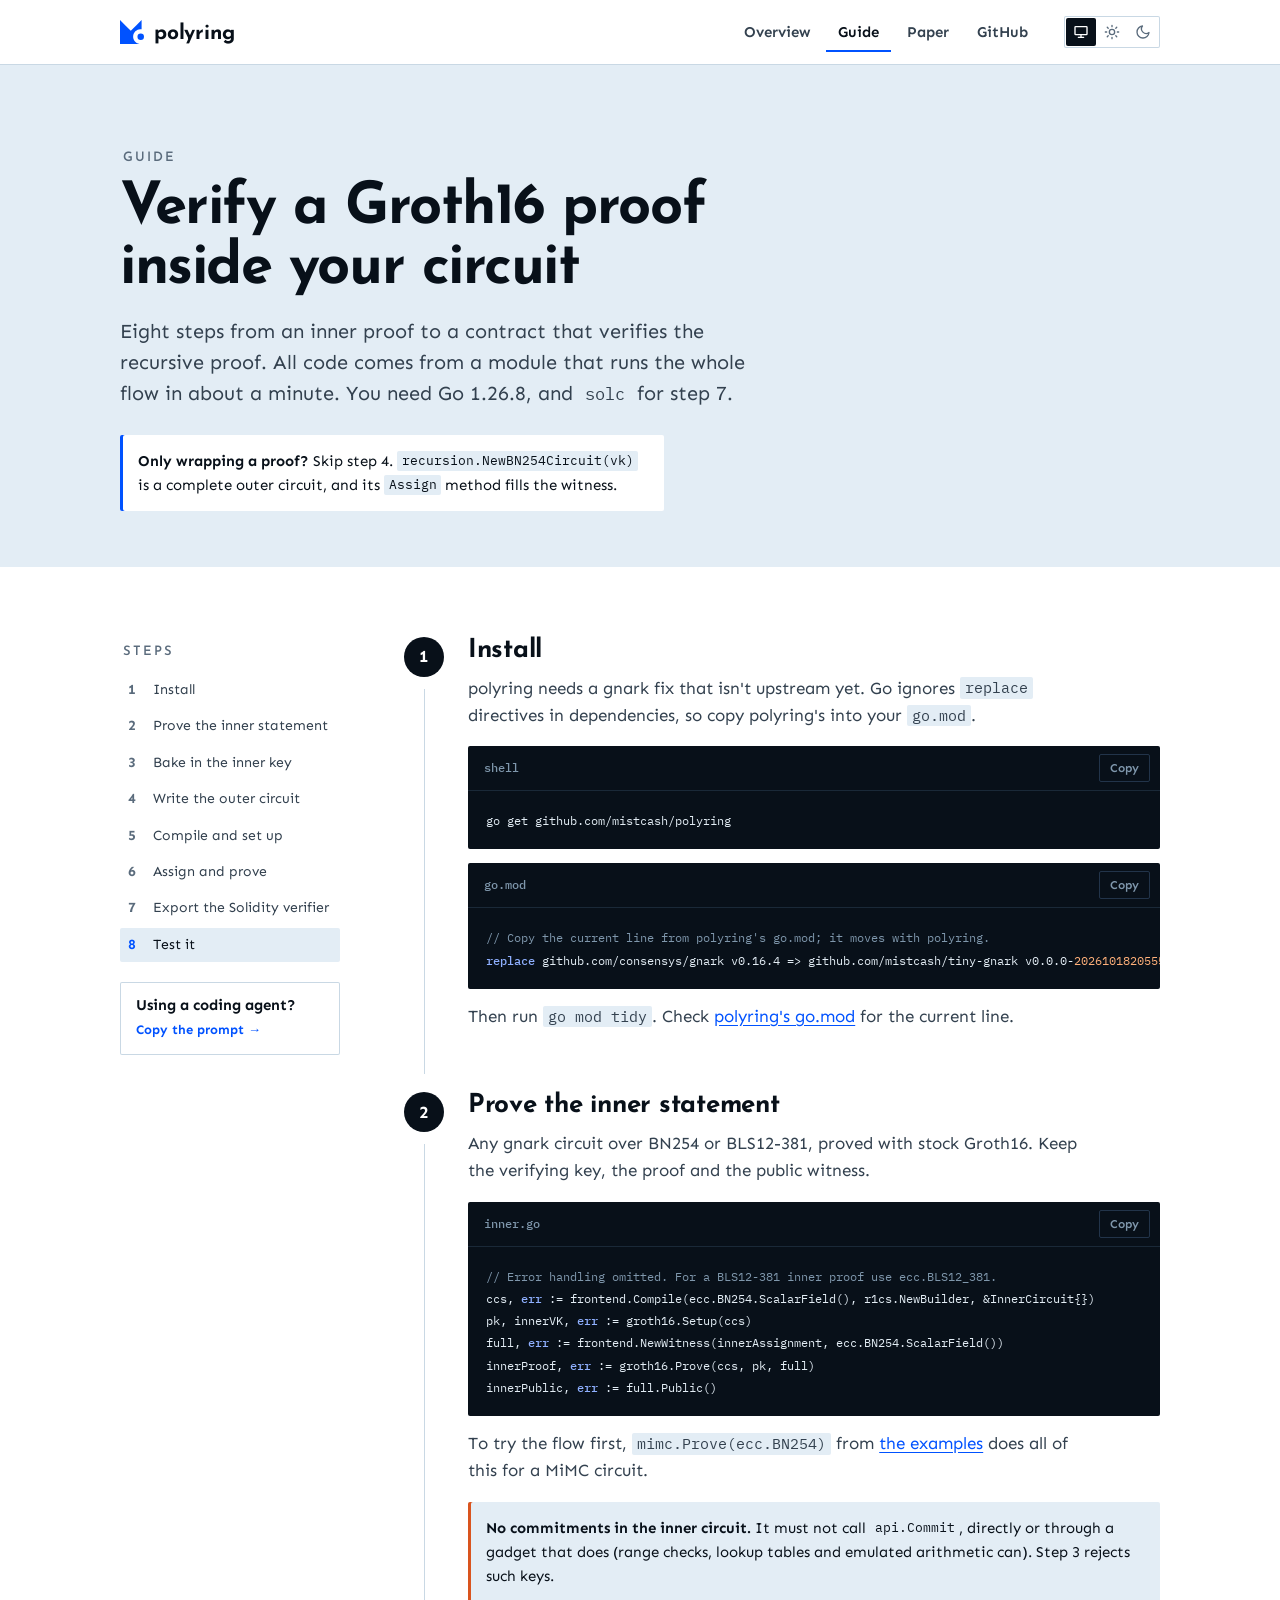
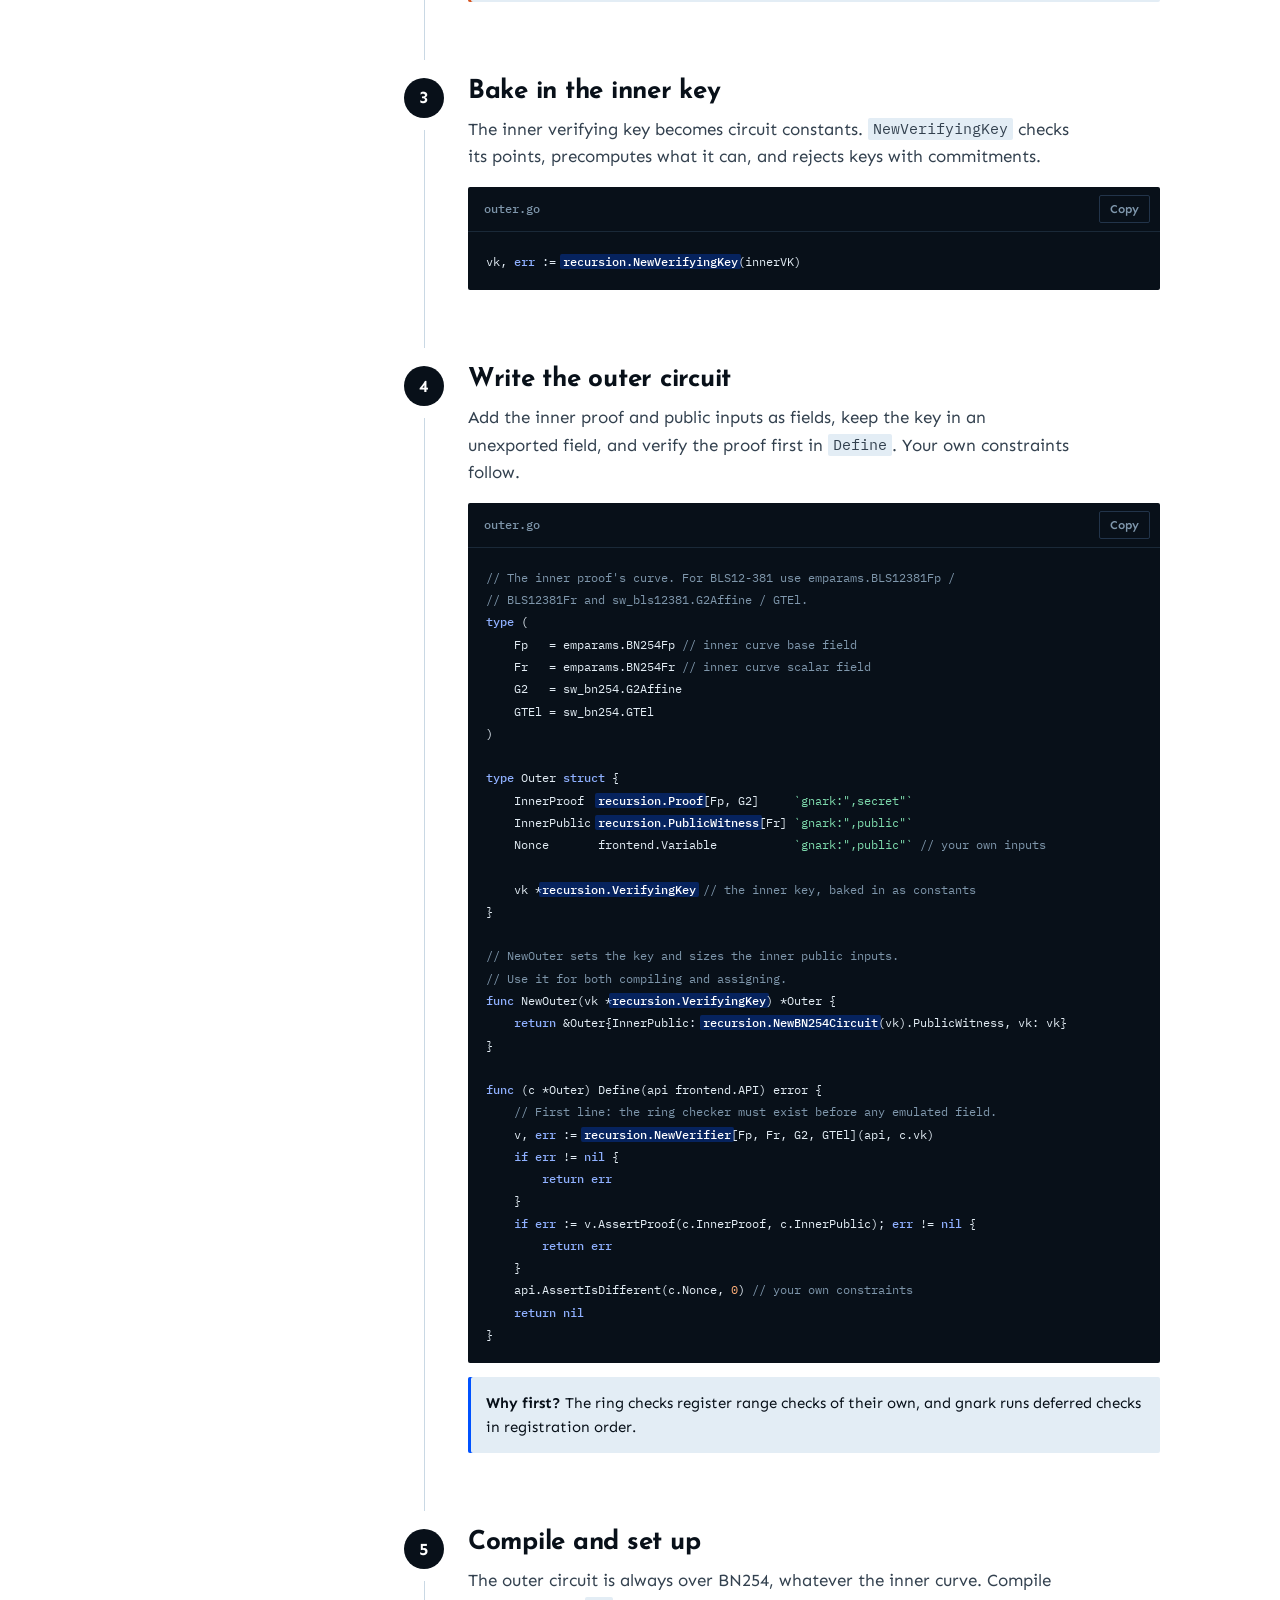
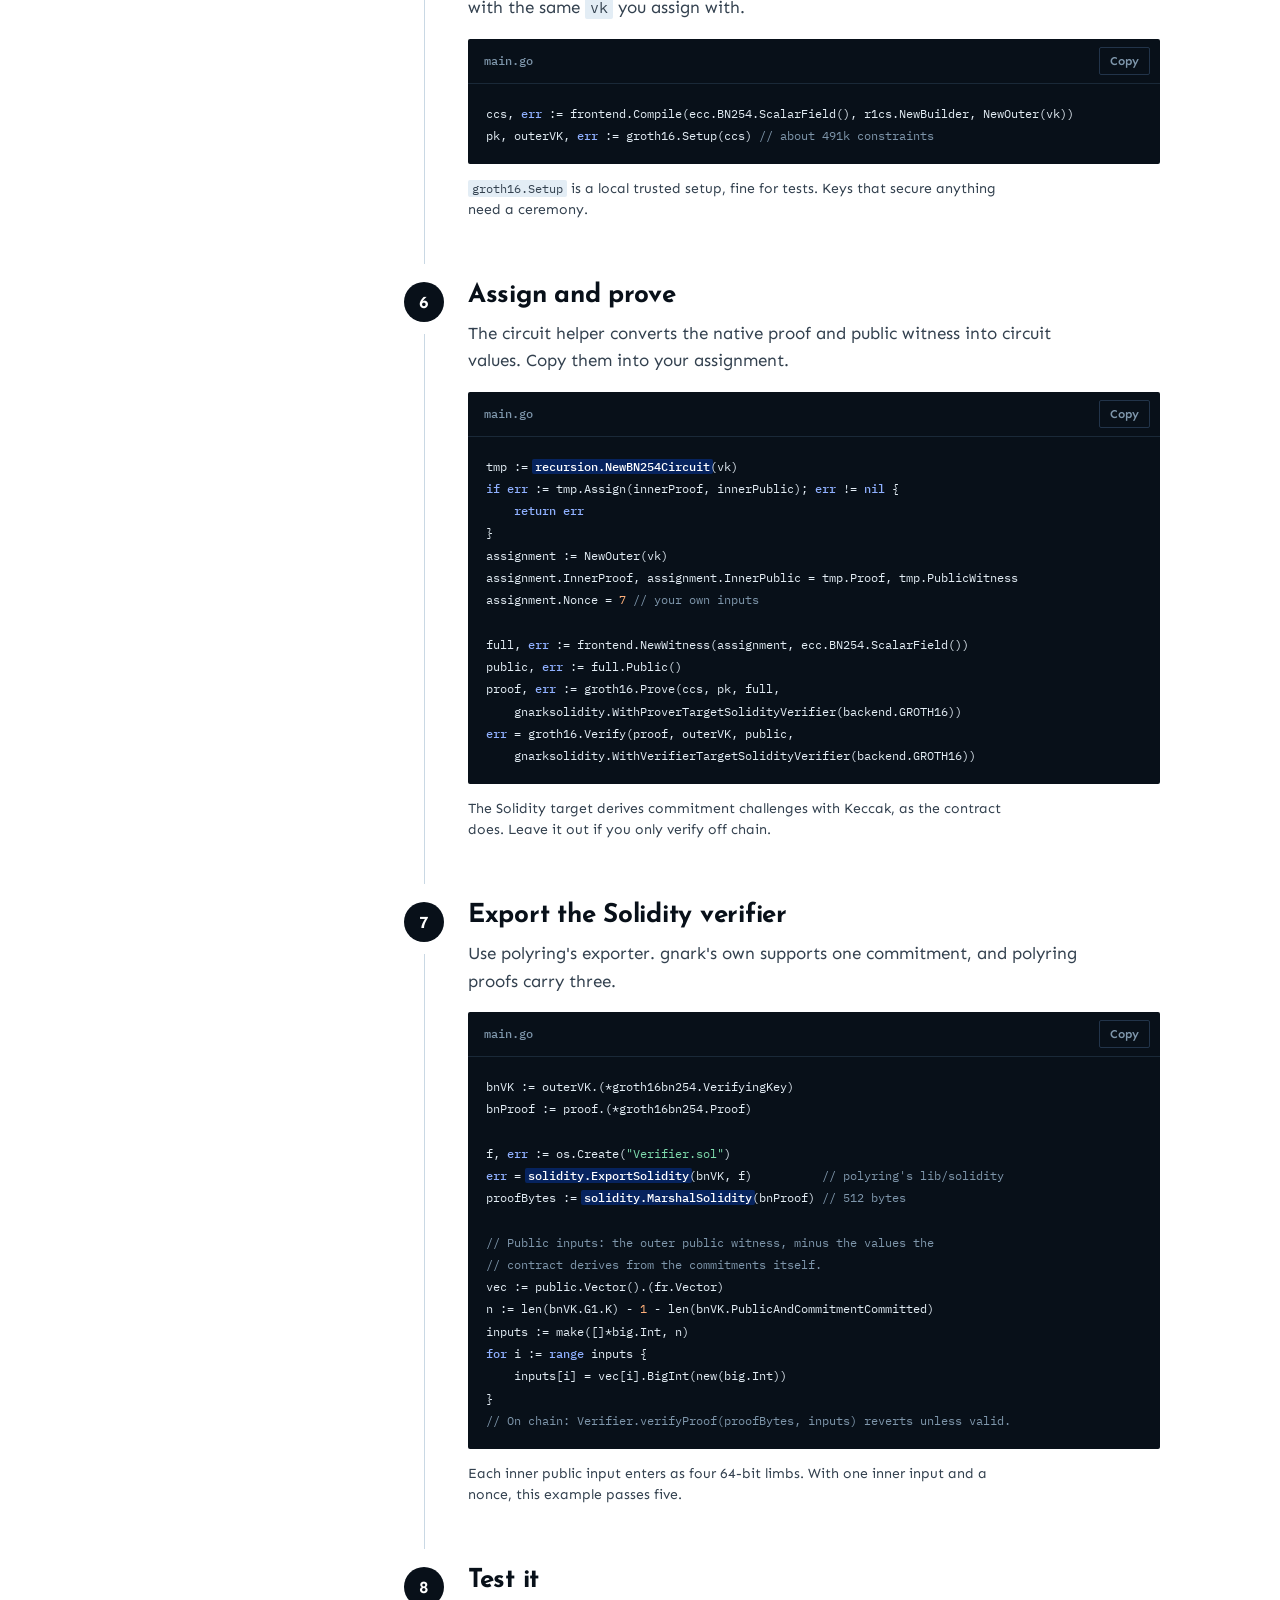
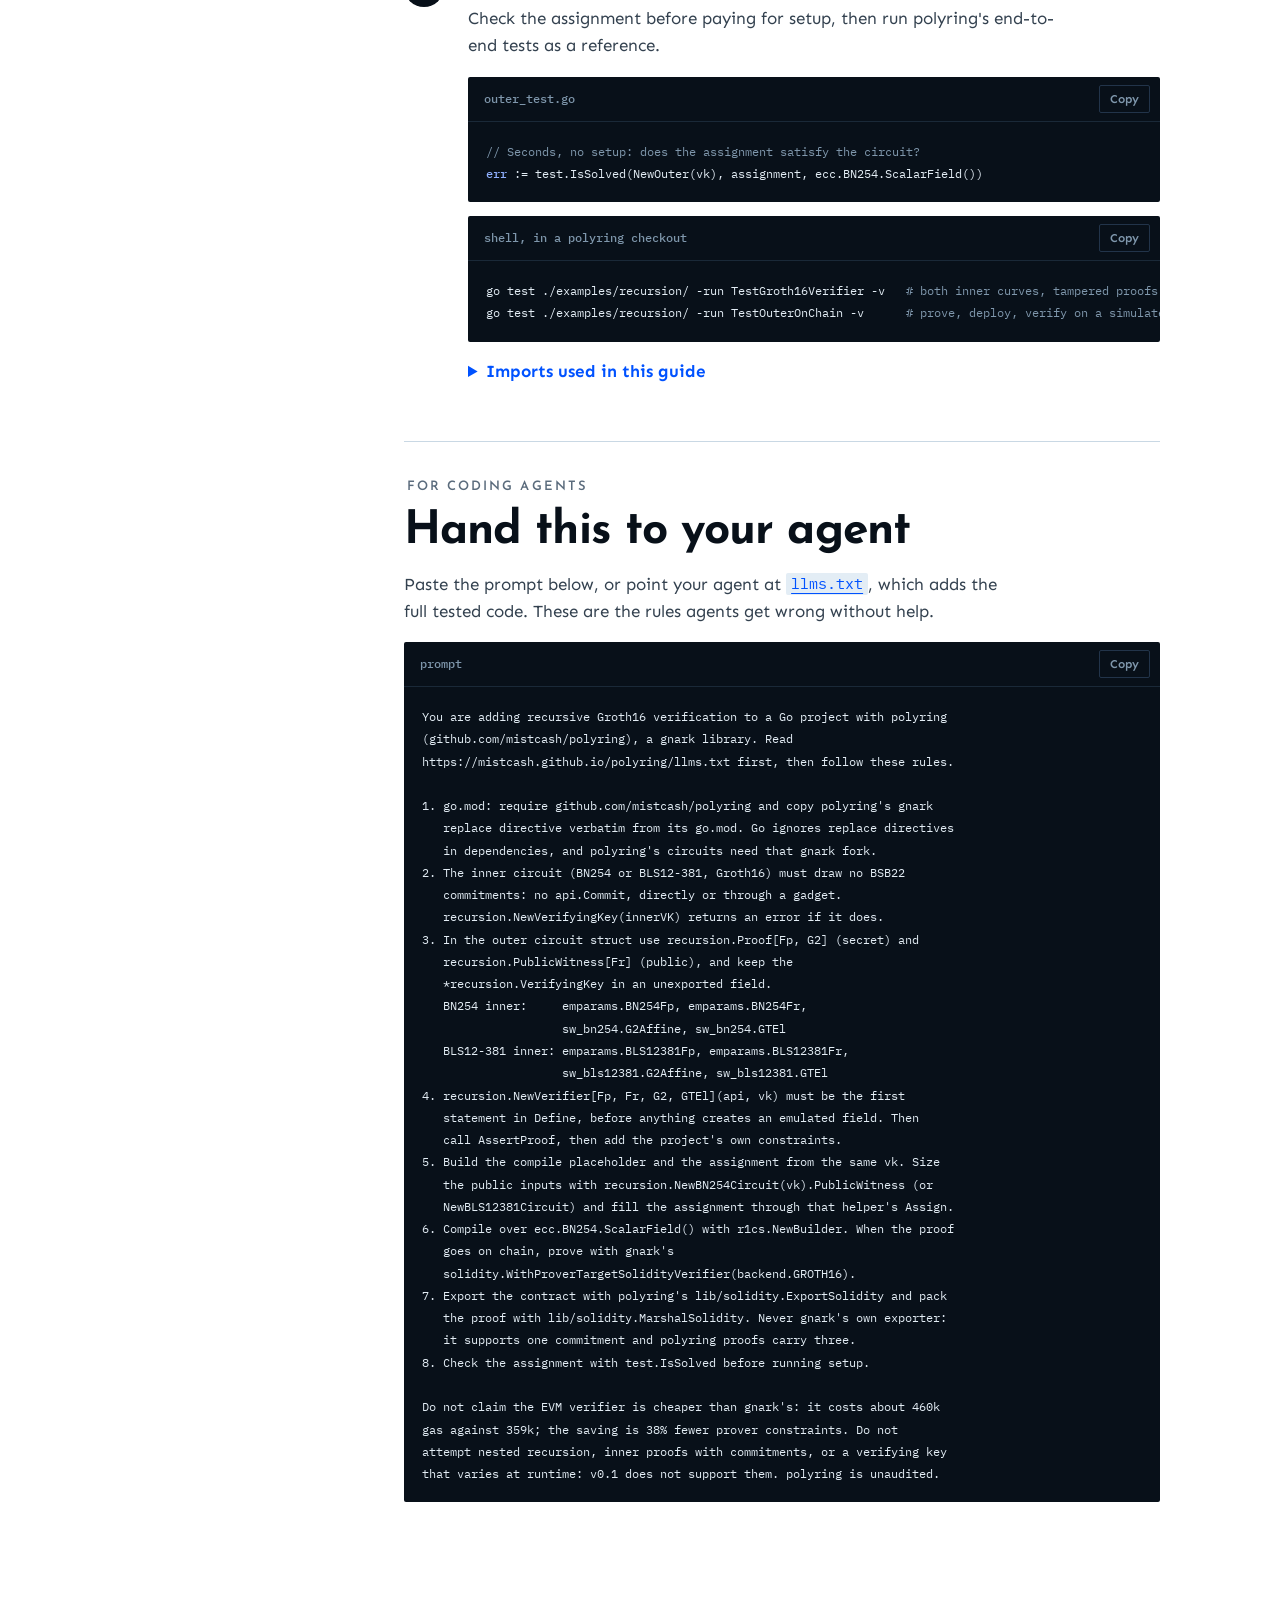
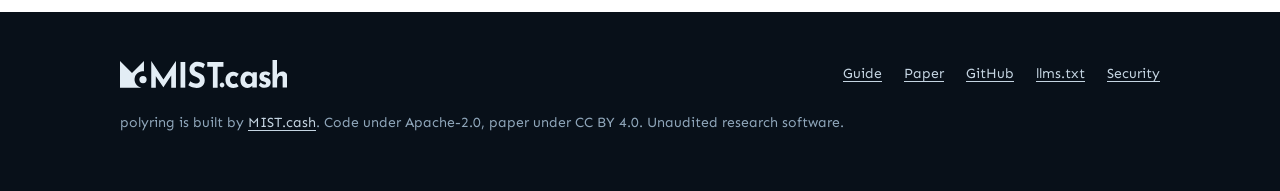
==== docs/guide.html @ d61f833e "chore: spacing and color coding" ====
<!doctype html>
<html lang="en">
<head>
<meta charset="utf-8">
<meta name="viewport" content="width=device-width, initial-scale=1">
<title>Guide: verify a Groth16 proof inside a gnark circuit | polyring</title>
<meta name="description" content="Eight steps, with tested code, to verify a BN254 or BLS12-381 Groth16 proof inside your gnark circuit and check the result on chain with polyring.">
<link rel="canonical" href="https://mistcash.github.io/polyring/guide.html">
<meta name="author" content="Shramee Srivastav">
<meta name="robots" content="index, follow, max-image-preview:large">
<meta name="theme-color" content="#ffffff" media="(prefers-color-scheme: light)">
<meta name="theme-color" content="#081019" media="(prefers-color-scheme: dark)">
<script>try{var t=localStorage.getItem("polyring-theme");if(t==="light"||t==="dark")document.documentElement.setAttribute("data-theme",t)}catch(e){}</script>
<link rel="icon" href="assets/mist-mark.svg" type="image/svg+xml">
<meta property="og:type" content="article">
<meta property="og:site_name" content="polyring by MIST.cash">
<meta property="og:title" content="Verify a Groth16 proof inside a gnark circuit">
<meta property="og:description" content="Eight steps with tested code, from an inner proof to an on-chain verifier.">
<meta property="og:url" content="https://mistcash.github.io/polyring/guide.html">
<meta property="og:image" content="https://mistcash.github.io/polyring/og.png">
<meta name="twitter:card" content="summary_large_image">
<meta property="og:image:width" content="1200">
<meta property="og:image:height" content="630">
<meta property="og:image:alt" content="Groth16 inside Groth16, 38% cheaper to prove: polyring, a gnark library, with a diagram of the Miller loop steps">
<meta name="twitter:title" content="Verify a Groth16 proof inside a gnark circuit">
<meta name="twitter:description" content="Eight steps with tested code, from an inner proof to an on-chain verifier.">
<meta name="twitter:image" content="https://polyring.mist.cash/og.png">
<link rel="alternate" type="text/plain" href="llms.txt" title="Instructions for AI coding agents">
<link rel="preconnect" href="https://fonts.googleapis.com">
<link rel="preconnect" href="https://fonts.gstatic.com" crossorigin>
<link rel="stylesheet" href="https://fonts.googleapis.com/css2?family=IBM+Plex+Mono:wght@400;500&family=Josefin+Sans:wght@600;700&family=Sen:wght@400;600;700;800&display=swap">
<link rel="stylesheet" href="assets/site.css">
<script type="application/ld+json">
{
  "@context": "https://schema.org",
  "@type": "BreadcrumbList",
  "itemListElement": [
    { "@type": "ListItem", "position": 1, "name": "polyring", "item": "https://polyring.mist.cash/" },
    { "@type": "ListItem", "position": 2, "name": "Guide", "item": "https://polyring.mist.cash/guide.html" }
  ]
}
</script>
</head>
<body>
<svg width="0" height="0" style="position:absolute" aria-hidden="true" focusable="false">
  <symbol id="mist-mark" viewBox="0 0 1080 1080"><g transform="translate(0,1080) scale(0.1,-0.1)"><path d="M0 5402 l0 -5402 4408 1 c4382 1 4406 1 4297 20 -169 29 -408 93 -567 150 -251 90 -577 258 -793 407 -689 478 -1176 1198 -1360 2014 -59 260 -69 368 -70 713 0 345 6 417 56 666 293 1466 1553 2568 3063 2680 146 11 504 7 629 -7 l57 -7 0 2084 0 2084 -2430 -2430 -2430 -2430 -2430 2430 -2430 2430 0 -5403z"/><circle cx="9330" cy="3300" r="1460"/></g></symbol>
</svg>
<a class="skip" href="#main">Skip to content</a>

<header class="nav">
  <div class="wrap">
    <a class="brand" href="./" aria-label="polyring home"><svg aria-hidden="true" fill="currentColor"><use href="#mist-mark"/></svg><b>polyring</b></a>
    <nav aria-label="Site">
      <ul>
        <li><a href="./">Overview</a></li>
        <li><a href="guide.html" aria-current="page">Guide</a></li>
        <li><a href="paper.html">Paper</a></li>
        <li><a href="https://github.com/mistcash/polyring">GitHub</a></li>
      </ul>
    </nav>
    <div class="theme" role="group" aria-label="Colour theme">
      <button type="button" data-theme-set="system" aria-pressed="true" aria-label="Match system" title="Match system"><svg viewBox="0 0 24 24" fill="none" stroke="currentColor" stroke-width="2" stroke-linecap="round" stroke-linejoin="round" aria-hidden="true"><rect x="3" y="4" width="18" height="12" rx="1"/><path d="M8 20h8M12 16v4"/></svg></button>
      <button type="button" data-theme-set="light" aria-pressed="false" aria-label="Light" title="Light"><svg viewBox="0 0 24 24" fill="none" stroke="currentColor" stroke-width="2" stroke-linecap="round" stroke-linejoin="round" aria-hidden="true"><circle cx="12" cy="12" r="4"/><path d="M12 2v2M12 20v2M4.9 4.9l1.4 1.4M17.7 17.7l1.4 1.4M2 12h2M20 12h2M4.9 19.1l1.4-1.4M17.7 6.3l1.4-1.4"/></svg></button>
      <button type="button" data-theme-set="dark" aria-pressed="false" aria-label="Dark" title="Dark"><svg viewBox="0 0 24 24" fill="none" stroke="currentColor" stroke-width="2" stroke-linecap="round" stroke-linejoin="round" aria-hidden="true"><path d="M21 12.8A9 9 0 1 1 11.2 3a7 7 0 0 0 9.8 9.8z"/></svg></button>
    </div>
  </div>
</header>

<main id="main">
<div class="page-head">
  <div class="wrap">
    <span class="eyebrow">Guide</span>
    <h1>Verify a Groth16 proof inside your circuit</h1>
    <p class="lead">Eight steps from an inner proof to a contract that verifies the recursive proof. All code comes from a module that runs the whole flow in about a minute. You need Go 1.26.8, and <code>solc</code> for step 7.</p>
    <p class="note" style="max-width:68ch;background:var(--bg)"><b>Only wrapping a proof?</b> Skip step 4. <code>recursion.NewBN254Circuit(vk)</code> is a complete outer circuit, and its <code>Assign</code> method fills the witness.</p>
  </div>
</div>

<div class="wrap guide">
  <nav class="toc" aria-label="Steps">
    <span class="eyebrow">Steps</span>
    <ol>
      <li><a href="#install">Install</a></li>
      <li><a href="#inner">Prove the inner statement</a></li>
      <li><a href="#vk">Bake in the inner key</a></li>
      <li><a href="#circuit">Write the outer circuit</a></li>
      <li><a href="#compile">Compile and set up</a></li>
      <li><a href="#prove">Assign and prove</a></li>
      <li><a href="#solidity">Export the Solidity verifier</a></li>
      <li><a href="#test">Test it</a></li>
    </ol>
    <a class="toc-cta" href="#agents"><b>Using a coding agent?</b><span>Copy the prompt →</span></a>
  </nav>

  <div>
    <ol class="steps">
      <li class="step" id="install">
        <h2>Install</h2>
        <p>polyring needs a gnark fix that isn't upstream yet. Go ignores <code>replace</code> directives in dependencies, so copy polyring's into your <code>go.mod</code>.</p>
        <div class="code"><div class="code-head"><span>shell</span><button class="copy" type="button">Copy</button></div>
<pre><code class="lang-sh">go get github.com/mistcash/polyring</code></pre></div>
        <div class="code"><div class="code-head"><span>go.mod</span><button class="copy" type="button">Copy</button></div>
<pre><code class="lang-go">// Copy the current line from polyring's go.mod; it moves with polyring.
replace github.com/consensys/gnark v0.16.4 => github.com/mistcash/tiny-gnark v0.0.0-20261018205550-0a3abd2ee477</code></pre></div>
        <p>Then run <code>go mod tidy</code>. Check <a href="https://github.com/mistcash/polyring/blob/main/go.mod">polyring's go.mod</a> for the current line.</p>
      </li>

      <li class="step" id="inner">
        <h2>Prove the inner statement</h2>
        <p>Any gnark circuit over BN254 or BLS12-381, proved with stock Groth16. Keep the verifying key, the proof and the public witness.</p>
        <div class="code"><div class="code-head"><span>inner.go</span><button class="copy" type="button">Copy</button></div>
<pre><code class="lang-go">// Error handling omitted. For a BLS12-381 inner proof use ecc.BLS12_381.
ccs, err := frontend.Compile(ecc.BN254.ScalarField(), r1cs.NewBuilder, &amp;InnerCircuit{})
pk, innerVK, err := groth16.Setup(ccs)
full, err := frontend.NewWitness(innerAssignment, ecc.BN254.ScalarField())
innerProof, err := groth16.Prove(ccs, pk, full)
innerPublic, err := full.Public()</code></pre></div>
        <p>To try the flow first, <code>mimc.Prove(ecc.BN254)</code> from <a href="https://github.com/mistcash/polyring/tree/main/examples/mimc">the examples</a> does all of this for a MiMC circuit.</p>
        <div class="note warn"><b>No commitments in the inner circuit.</b> It must not call <code>api.Commit</code>, directly or through a gadget that does (range checks, lookup tables and emulated arithmetic can). Step 3 rejects such keys.</div>
      </li>

      <li class="step" id="vk">
        <h2>Bake in the inner key</h2>
        <p>The inner verifying key becomes circuit constants. <code>NewVerifyingKey</code> checks its points, precomputes what it can, and rejects keys with commitments.</p>
        <div class="code"><div class="code-head"><span>outer.go</span><button class="copy" type="button">Copy</button></div>
<pre><code class="lang-go">vk, err := recursion.NewVerifyingKey(innerVK)</code></pre></div>
      </li>

      <li class="step" id="circuit">
        <h2>Write the outer circuit</h2>
        <p>Add the inner proof and public inputs as fields, keep the key in an unexported field, and verify the proof first in <code>Define</code>. Your own constraints follow.</p>
        <div class="code"><div class="code-head"><span>outer.go</span><button class="copy" type="button">Copy</button></div>
<pre><code class="lang-go">// The inner proof's curve. For BLS12-381 use emparams.BLS12381Fp /
// BLS12381Fr and sw_bls12381.G2Affine / GTEl.
type (
	Fp   = emparams.BN254Fp // inner curve base field
	Fr   = emparams.BN254Fr // inner curve scalar field
	G2   = sw_bn254.G2Affine
	GTEl = sw_bn254.GTEl
)

type Outer struct {
	InnerProof  recursion.Proof[Fp, G2]     `gnark:",secret"`
	InnerPublic recursion.PublicWitness[Fr] `gnark:",public"`
	Nonce       frontend.Variable           `gnark:",public"` // your own inputs

	vk *recursion.VerifyingKey // the inner key, baked in as constants
}

// NewOuter sets the key and sizes the inner public inputs.
// Use it for both compiling and assigning.
func NewOuter(vk *recursion.VerifyingKey) *Outer {
	return &amp;Outer{InnerPublic: recursion.NewBN254Circuit(vk).PublicWitness, vk: vk}
}

func (c *Outer) Define(api frontend.API) error {
	// First line: the ring checker must exist before any emulated field.
	v, err := recursion.NewVerifier[Fp, Fr, G2, GTEl](api, c.vk)
	if err != nil {
		return err
	}
	if err := v.AssertProof(c.InnerProof, c.InnerPublic); err != nil {
		return err
	}
	api.AssertIsDifferent(c.Nonce, 0) // your own constraints
	return nil
}</code></pre></div>
        <div class="note"><b>Why first?</b> The ring checks register range checks of their own, and gnark runs deferred checks in registration order.</div>
      </li>

      <li class="step" id="compile">
        <h2>Compile and set up</h2>
        <p>The outer circuit is always over BN254, whatever the inner curve. Compile with the same <code>vk</code> you assign with.</p>
        <div class="code"><div class="code-head"><span>main.go</span><button class="copy" type="button">Copy</button></div>
<pre><code class="lang-go">ccs, err := frontend.Compile(ecc.BN254.ScalarField(), r1cs.NewBuilder, NewOuter(vk))
pk, outerVK, err := groth16.Setup(ccs) // about 491k constraints</code></pre></div>
        <p class="small"><code>groth16.Setup</code> is a local trusted setup, fine for tests. Keys that secure anything need a ceremony.</p>
      </li>

      <li class="step" id="prove">
        <h2>Assign and prove</h2>
        <p>The circuit helper converts the native proof and public witness into circuit values. Copy them into your assignment.</p>
        <div class="code"><div class="code-head"><span>main.go</span><button class="copy" type="button">Copy</button></div>
<pre><code class="lang-go">tmp := recursion.NewBN254Circuit(vk)
if err := tmp.Assign(innerProof, innerPublic); err != nil {
	return err
}
assignment := NewOuter(vk)
assignment.InnerProof, assignment.InnerPublic = tmp.Proof, tmp.PublicWitness
assignment.Nonce = 7 // your own inputs

full, err := frontend.NewWitness(assignment, ecc.BN254.ScalarField())
public, err := full.Public()
proof, err := groth16.Prove(ccs, pk, full,
	gnarksolidity.WithProverTargetSolidityVerifier(backend.GROTH16))
err = groth16.Verify(proof, outerVK, public,
	gnarksolidity.WithVerifierTargetSolidityVerifier(backend.GROTH16))</code></pre></div>
        <p class="small">The Solidity target derives commitment challenges with Keccak, as the contract does. Leave it out if you only verify off chain.</p>
      </li>

      <li class="step" id="solidity">
        <h2>Export the Solidity verifier</h2>
        <p>Use polyring's exporter. gnark's own supports one commitment, and polyring proofs carry three.</p>
        <div class="code"><div class="code-head"><span>main.go</span><button class="copy" type="button">Copy</button></div>
<pre><code class="lang-go">bnVK := outerVK.(*groth16bn254.VerifyingKey)
bnProof := proof.(*groth16bn254.Proof)

f, err := os.Create("Verifier.sol")
err = solidity.ExportSolidity(bnVK, f)          // polyring's lib/solidity
proofBytes := solidity.MarshalSolidity(bnProof) // 512 bytes

// Public inputs: the outer public witness, minus the values the
// contract derives from the commitments itself.
vec := public.Vector().(fr.Vector)
n := len(bnVK.G1.K) - 1 - len(bnVK.PublicAndCommitmentCommitted)
inputs := make([]*big.Int, n)
for i := range inputs {
	inputs[i] = vec[i].BigInt(new(big.Int))
}
// On chain: Verifier.verifyProof(proofBytes, inputs) reverts unless valid.</code></pre></div>
        <p class="small">Each inner public input enters as four 64-bit limbs. With one inner input and a nonce, this example passes five.</p>
      </li>

      <li class="step" id="test">
        <h2>Test it</h2>
        <p>Check the assignment before paying for setup, then run polyring's end-to-end tests as a reference.</p>
        <div class="code"><div class="code-head"><span>outer_test.go</span><button class="copy" type="button">Copy</button></div>
<pre><code class="lang-go">// Seconds, no setup: does the assignment satisfy the circuit?
err := test.IsSolved(NewOuter(vk), assignment, ecc.BN254.ScalarField())</code></pre></div>
        <div class="code"><div class="code-head"><span>shell, in a polyring checkout</span><button class="copy" type="button">Copy</button></div>
<pre><code class="lang-sh">go test ./examples/recursion/ -run TestGroth16Verifier -v   # both inner curves, tampered proofs rejected
go test ./examples/recursion/ -run TestOuterOnChain -v      # prove, deploy, verify on a simulated EVM (needs solc)</code></pre></div>
        <details style="margin-top:16px">
          <summary style="cursor:pointer;font-weight:700;color:var(--link)">Imports used in this guide</summary>
          <div class="code"><div class="code-head"><span>imports</span><button class="copy" type="button">Copy</button></div>
<pre><code class="lang-go">import (
	"math/big"
	"os"

	"github.com/consensys/gnark-crypto/ecc"
	"github.com/consensys/gnark-crypto/ecc/bn254/fr"
	"github.com/consensys/gnark/backend"
	"github.com/consensys/gnark/backend/groth16"
	groth16bn254 "github.com/consensys/gnark/backend/groth16/bn254"
	gnarksolidity "github.com/consensys/gnark/backend/solidity"
	"github.com/consensys/gnark/frontend"
	"github.com/consensys/gnark/frontend/cs/r1cs"
	"github.com/consensys/gnark/std/algebra/emulated/sw_bn254"
	"github.com/consensys/gnark/std/math/emulated/emparams"
	"github.com/consensys/gnark/test"

	"github.com/mistcash/polyring/lib/solidity"
	"github.com/mistcash/polyring/std/recursion"
)</code></pre></div>
        </details>
      </li>
    </ol>

    <section id="agents" aria-labelledby="agents-h" style="padding-top:24px;border-top:1px solid var(--line)">
      <span class="eyebrow">For coding agents</span>
      <h2 id="agents-h" style="margin:12px 0 14px">Hand this to your agent</h2>
      <p style="color:var(--ink-2);max-width:68ch">Paste the prompt below, or point your agent at <a href="llms.txt"><code>llms.txt</code></a>, which adds the full tested code. These are the rules agents get wrong without help.</p>
      <div class="code">
        <div class="code-head"><span>prompt</span><button class="copy" type="button">Copy</button></div>
<pre><code class="lang-text">You are adding recursive Groth16 verification to a Go project with polyring
(github.com/mistcash/polyring), a gnark library. Read
https://mistcash.github.io/polyring/llms.txt first, then follow these rules.

1. go.mod: require github.com/mistcash/polyring and copy polyring's gnark
   replace directive verbatim from its go.mod. Go ignores replace directives
   in dependencies, and polyring's circuits need that gnark fork.
2. The inner circuit (BN254 or BLS12-381, Groth16) must draw no BSB22
   commitments: no api.Commit, directly or through a gadget.
   recursion.NewVerifyingKey(innerVK) returns an error if it does.
3. In the outer circuit struct use recursion.Proof[Fp, G2] (secret) and
   recursion.PublicWitness[Fr] (public), and keep the
   *recursion.VerifyingKey in an unexported field.
   BN254 inner:     emparams.BN254Fp, emparams.BN254Fr,
                    sw_bn254.G2Affine, sw_bn254.GTEl
   BLS12-381 inner: emparams.BLS12381Fp, emparams.BLS12381Fr,
                    sw_bls12381.G2Affine, sw_bls12381.GTEl
4. recursion.NewVerifier[Fp, Fr, G2, GTEl](api, vk) must be the first
   statement in Define, before anything creates an emulated field. Then
   call AssertProof, then add the project's own constraints.
5. Build the compile placeholder and the assignment from the same vk. Size
   the public inputs with recursion.NewBN254Circuit(vk).PublicWitness (or
   NewBLS12381Circuit) and fill the assignment through that helper's Assign.
6. Compile over ecc.BN254.ScalarField() with r1cs.NewBuilder. When the proof
   goes on chain, prove with gnark's
   solidity.WithProverTargetSolidityVerifier(backend.GROTH16).
7. Export the contract with polyring's lib/solidity.ExportSolidity and pack
   the proof with lib/solidity.MarshalSolidity. Never gnark's own exporter:
   it supports one commitment and polyring proofs carry three.
8. Check the assignment with test.IsSolved before running setup.

Do not claim the EVM verifier is cheaper than gnark's: it costs about 460k
gas against 359k; the saving is 38% fewer prover constraints. Do not
attempt nested recursion, inner proofs with commitments, or a verifying key
that varies at runtime: v0.1 does not support them. polyring is unaudited.</code></pre>
      </div>
    </section>
  </div>
</div>
</main>

<footer>
  <div class="wrap">
    <a class="wordmark" href="https://mist.cash" aria-label="MIST.cash"><svg viewBox="0 0 2013 337" fill="currentColor" role="img" aria-hidden="true" focusable="false" style="fill-rule:evenodd;clip-rule:evenodd;stroke-linejoin:round;stroke-miterlimit:2"><g transform="matrix(1,0,0,1,-196.98683,-3032.414131)"><g id="Logo-MIST.cash" transform="matrix(1.174313,0,0,1.174313,-595.156102,2944.033861)"><g id="Logo" transform="matrix(0.060667,0,0,0.060667,811.058403,222.609261)"><g transform="matrix(1,0,0,1,-2250,-2250)"><g><g transform="matrix(0.416667,0,0,-0.416667,0,4500)"><path d="M0,10805L0,0L4408,1C8790,2 8814,2 8705,21C8536,50 8297,114 8138,171C7887,261 7561,429 7345,578C6656,1056 6169,1776 5985,2592C5926,2852 5916,2960 5915,3305C5915,3650 5921,3722 5971,3971C6264,5437 7524,6539 9034,6651C9180,6662 9538,6658 9663,6644L9720,6637L9720,10805L4860,5945L0,10805Z" style="fill-rule:nonzero;"/><circle cx="9330" cy="3300" r="1460"/></g></g></g></g><g id="MIST.cash" transform="matrix(1.124899,0,0,1.124899,-112.328441,-1673.290746)"><g transform="matrix(0.990666,0,0,1.058601,1603.697451,1804.978529)"><g transform="matrix(300,0,0,300,0,0)"><path d="M0.015,-0.072C0.015,-0.093 0.023,-0.11 0.037,-0.124C0.052,-0.138 0.069,-0.145 0.087,-0.145C0.104,-0.145 0.12,-0.138 0.135,-0.124C0.149,-0.11 0.157,-0.093 0.157,-0.072C0.157,-0.05 0.149,-0.033 0.135,-0.019C0.12,-0.006 0.104,-0 0.087,-0C0.069,-0 0.052,-0.006 0.037,-0.019C0.023,-0.033 0.015,-0.05 0.015,-0.072Z" style="fill-rule:nonzero;"/></g><g transform="matrix(300,0,0,300,45.6,0)"><path d="M0.443,-0.039C0.424,-0.024 0.4,-0.011 0.37,-0.002C0.341,0.007 0.313,0.012 0.285,0.012C0.235,0.012 0.192,0.003 0.154,-0.015C0.118,-0.034 0.089,-0.06 0.069,-0.095C0.048,-0.129 0.038,-0.17 0.038,-0.219C0.038,-0.268 0.049,-0.309 0.071,-0.344C0.093,-0.378 0.122,-0.404 0.158,-0.422C0.193,-0.44 0.231,-0.449 0.27,-0.449C0.309,-0.449 0.343,-0.444 0.372,-0.433C0.402,-0.422 0.426,-0.408 0.447,-0.391L0.379,-0.301C0.37,-0.308 0.357,-0.316 0.341,-0.324C0.324,-0.331 0.305,-0.335 0.283,-0.335C0.264,-0.335 0.246,-0.33 0.23,-0.32C0.214,-0.31 0.201,-0.296 0.192,-0.279C0.183,-0.262 0.178,-0.242 0.178,-0.219C0.178,-0.198 0.183,-0.178 0.193,-0.16C0.203,-0.142 0.217,-0.128 0.235,-0.118C0.252,-0.107 0.273,-0.102 0.297,-0.102C0.312,-0.102 0.327,-0.104 0.34,-0.108C0.353,-0.113 0.364,-0.119 0.373,-0.127L0.443,-0.039Z" style="fill-rule:nonzero;"/></g><g transform="matrix(300,0,0,300,183.3,0)"><path d="M0.256,0.012C0.215,0.012 0.178,0.004 0.145,-0.013C0.113,-0.029 0.086,-0.054 0.067,-0.088C0.048,-0.122 0.038,-0.165 0.038,-0.218C0.038,-0.267 0.048,-0.31 0.068,-0.346C0.088,-0.382 0.114,-0.41 0.147,-0.429C0.18,-0.449 0.214,-0.459 0.251,-0.459C0.294,-0.459 0.327,-0.452 0.35,-0.438C0.372,-0.423 0.39,-0.407 0.405,-0.39L0.399,-0.373L0.412,-0.437L0.542,-0.437L0.542,-0L0.402,-0L0.402,-0.095L0.413,-0.065C0.412,-0.065 0.408,-0.061 0.401,-0.053C0.394,-0.046 0.385,-0.037 0.371,-0.026C0.358,-0.016 0.342,-0.007 0.324,0.001C0.304,0.008 0.282,0.012 0.256,0.012ZM0.296,-0.102C0.313,-0.102 0.328,-0.104 0.341,-0.11C0.354,-0.115 0.366,-0.122 0.376,-0.132C0.386,-0.141 0.395,-0.153 0.402,-0.168L0.402,-0.275C0.397,-0.29 0.389,-0.302 0.378,-0.312C0.367,-0.323 0.355,-0.331 0.34,-0.337C0.325,-0.342 0.309,-0.345 0.291,-0.345C0.271,-0.345 0.253,-0.34 0.236,-0.33C0.218,-0.319 0.205,-0.305 0.195,-0.287C0.185,-0.269 0.18,-0.248 0.18,-0.225C0.18,-0.202 0.185,-0.181 0.196,-0.162C0.207,-0.143 0.221,-0.129 0.239,-0.118C0.256,-0.107 0.275,-0.102 0.296,-0.102Z" style="fill-rule:nonzero;"/></g><g transform="matrix(300,0,0,300,352.5,0)"><path d="M0.214,0.009C0.178,0.009 0.144,0.003 0.114,-0.01C0.083,-0.023 0.056,-0.04 0.035,-0.063L0.093,-0.14C0.114,-0.121 0.134,-0.107 0.152,-0.099C0.171,-0.09 0.187,-0.086 0.202,-0.086C0.213,-0.086 0.224,-0.087 0.233,-0.089C0.242,-0.092 0.249,-0.095 0.254,-0.101C0.259,-0.105 0.262,-0.112 0.262,-0.12C0.262,-0.131 0.258,-0.14 0.248,-0.147C0.24,-0.154 0.228,-0.159 0.214,-0.164C0.2,-0.168 0.185,-0.172 0.169,-0.177C0.129,-0.19 0.1,-0.208 0.083,-0.233C0.065,-0.257 0.056,-0.283 0.056,-0.312C0.056,-0.334 0.062,-0.356 0.073,-0.379C0.085,-0.401 0.104,-0.42 0.13,-0.434C0.155,-0.45 0.188,-0.457 0.229,-0.457C0.266,-0.457 0.297,-0.453 0.322,-0.446C0.347,-0.439 0.371,-0.427 0.394,-0.41L0.341,-0.328C0.328,-0.338 0.314,-0.347 0.298,-0.353C0.283,-0.36 0.268,-0.364 0.255,-0.365C0.243,-0.366 0.233,-0.364 0.225,-0.361C0.216,-0.358 0.21,-0.353 0.205,-0.348C0.2,-0.343 0.198,-0.337 0.198,-0.331C0.197,-0.318 0.202,-0.308 0.212,-0.301C0.223,-0.294 0.236,-0.288 0.252,-0.284C0.268,-0.28 0.284,-0.275 0.299,-0.27C0.32,-0.263 0.339,-0.254 0.354,-0.243C0.369,-0.232 0.381,-0.218 0.39,-0.203C0.398,-0.187 0.402,-0.168 0.402,-0.146C0.402,-0.119 0.395,-0.094 0.382,-0.071C0.368,-0.047 0.347,-0.028 0.32,-0.013C0.292,0.002 0.257,0.009 0.214,0.009Z" style="fill-rule:nonzero;"/></g><g transform="matrix(300,0,0,300,468.6,0)"><path d="M0.072,-0L0.072,-0.789L0.209,-0.789L0.209,-0.349L0.208,-0.366C0.223,-0.393 0.245,-0.416 0.273,-0.432C0.301,-0.45 0.335,-0.458 0.376,-0.458C0.417,-0.458 0.452,-0.446 0.48,-0.421C0.507,-0.397 0.521,-0.366 0.522,-0.327L0.522,-0L0.382,-0L0.382,-0.275C0.381,-0.294 0.376,-0.31 0.366,-0.322C0.357,-0.333 0.341,-0.339 0.318,-0.339C0.297,-0.339 0.278,-0.332 0.262,-0.318C0.246,-0.304 0.234,-0.285 0.225,-0.261C0.216,-0.237 0.212,-0.209 0.212,-0.178L0.212,-0L0.072,-0Z" style="fill-rule:nonzero;"/></g></g><g transform="matrix(0.990666,0,0,1.058601,1222.786476,1806.30178)"><g transform="matrix(300,0,0,300,0,0)"><rect x="0.095" y="-0.736" width="0.145" height="0.736" style="fill-rule:nonzero;"/></g><g transform="matrix(300,0,0,300,90.3,0)"><path d="M0.488,-0.558C0.46,-0.573 0.431,-0.586 0.403,-0.596C0.373,-0.606 0.346,-0.611 0.321,-0.611C0.29,-0.611 0.265,-0.605 0.247,-0.592C0.229,-0.579 0.22,-0.56 0.22,-0.535C0.22,-0.518 0.227,-0.502 0.24,-0.488C0.254,-0.475 0.272,-0.463 0.293,-0.452C0.315,-0.441 0.338,-0.432 0.361,-0.423C0.382,-0.415 0.404,-0.406 0.424,-0.395C0.446,-0.384 0.464,-0.37 0.481,-0.353C0.498,-0.337 0.511,-0.317 0.521,-0.292C0.531,-0.268 0.536,-0.238 0.536,-0.203C0.536,-0.166 0.526,-0.131 0.507,-0.099C0.488,-0.067 0.459,-0.041 0.422,-0.022C0.385,-0.002 0.339,0.008 0.284,0.008C0.256,0.008 0.228,0.005 0.199,-0.001C0.169,-0.006 0.141,-0.015 0.113,-0.026C0.085,-0.038 0.058,-0.053 0.032,-0.071L0.096,-0.184C0.113,-0.171 0.132,-0.16 0.152,-0.15C0.173,-0.141 0.193,-0.133 0.214,-0.128C0.235,-0.123 0.254,-0.12 0.271,-0.12C0.288,-0.12 0.306,-0.122 0.324,-0.128C0.341,-0.133 0.356,-0.141 0.367,-0.153C0.379,-0.165 0.385,-0.182 0.385,-0.203C0.385,-0.218 0.38,-0.231 0.37,-0.243C0.361,-0.255 0.348,-0.266 0.332,-0.276C0.315,-0.286 0.297,-0.295 0.278,-0.302C0.255,-0.311 0.232,-0.321 0.208,-0.332C0.184,-0.343 0.162,-0.357 0.141,-0.373C0.12,-0.39 0.102,-0.41 0.089,-0.434C0.076,-0.459 0.07,-0.489 0.07,-0.524C0.07,-0.567 0.08,-0.604 0.099,-0.635C0.118,-0.666 0.144,-0.691 0.179,-0.71C0.214,-0.728 0.254,-0.738 0.299,-0.74C0.358,-0.74 0.407,-0.733 0.444,-0.719C0.48,-0.705 0.514,-0.688 0.543,-0.669L0.488,-0.558Z" style="fill-rule:nonzero;"/></g><g transform="matrix(300,0,0,300,261,0)"><path d="M0.045,-0.736L0.541,-0.736L0.541,-0.596L0.362,-0.596L0.362,-0L0.217,-0L0.217,-0.596L0.045,-0.596L0.045,-0.736Z" style="fill-rule:nonzero;"/></g></g><g transform="matrix(0.990666,0,0,1.058601,51.176081,1148.831732)"><g transform="matrix(300,0,0,300,913.294576,621.108915)"><path d="M0.095,-0L0.095,-0.766L0.096,-0.766L0.505,-0.186L0.443,-0.2L0.851,-0.766L0.853,-0.766L0.853,-0L0.708,-0L0.708,-0.439L0.717,-0.364L0.468,-0.01L0.466,-0.01L0.21,-0.364L0.235,-0.433L0.235,-0L0.095,-0Z" style="fill-rule:nonzero;"/></g><g transform="matrix(300,0,0,300,1197.694576,621.108915)"></g></g></g></g></g></svg></a>
    <nav aria-label="Footer">
      <a href="guide.html">Guide</a>
      <a href="paper.html">Paper</a>
      <a href="https://github.com/mistcash/polyring">GitHub</a>
      <a href="llms.txt">llms.txt</a>
      <a href="https://github.com/mistcash/polyring/security">Security</a>
    </nav>
    <p>polyring is built by <a href="https://mist.cash">MIST.cash</a>. Code under Apache-2.0, paper under CC BY 4.0. Unaudited research software.</p>
  </div>
</footer>

<script src="assets/site.js" defer></script>
</body>
</html>
---- docs/assets/site.css ----
/* polyring site. MIST design system: Baby Blue / white / Misty Blue /
   Electric Cobalt / Ink, Josefin Sans headings, Sen text, 2px radius, flat.
   Layout: full-bleed bands (ink hero, white and baby-blue story bands) over a
   1120px column; each story band is a two-column spread, words left, proof right. */

:root {
  color-scheme: light;
  --bg: #ffffff;
  --band: #e3edf5;
  /* Baby Blue */
  --surface: #ffffff;
  --line: #c9d8e4;
  --ink: #081019;
  --ink-2: #33414f;
  --muted: #5a6b7c;
  --link: #0052ff;
  --secondary: #acc4d6;
  /* Misty Blue */
  --secondary-label: #081019;
  --code-bg: #081019;
  --code-ink: #e3edf5;
  --code-muted: #7f97ac;
  --code-str: #9db8ff;
  --mark: #0052ff;
  /* Electric Cobalt */
  --mark-base: #acc4d6;
  --mark-warm: #d9541e;
  /* costs */
  --good: #0a7d4f;
  /* savings */
  --gnark: #5c6f82;
  /* gnark baseline */
  --track: #eef3f8;
  /* hero */
  --hero: #e3edf5;
  --hero-head: #081019;
  --hero-lead: #33414f;
  --hero-muted: #4a5a6b;
  --hero-line: #acc4d6;
  --hero-btn: #acc4d6;
  --hero-btn-label: #081019;
  --hero-good: #0a7d4f;
  --hero-link: #0052ff;
  --ring-base: 8, 16, 25;
  --ring-glow: 0, 82, 255;
  --ring-head: #081019;
  /* footer */
  --foot: #081019;
  --radius: 2px;
  --display: "Josefin Sans", Futura, "Century Gothic", ui-sans-serif, sans-serif;
  --text: "Sen", ui-sans-serif, -apple-system, "Segoe UI", Helvetica, Arial, sans-serif;
  --mono: "IBM Plex Mono", ui-monospace, "SF Mono", Menlo, Consolas, monospace;
  --wrap: 1120px;
}

@media (prefers-color-scheme: dark) {
  :root:not([data-theme="light"]) {
    color-scheme: dark;
    --bg: #081019;
    --band: #0c1722;
    --surface: #0e1824;
    --line: #1e3044;
    --ink: #e3edf5;
    --ink-2: #c4d4e1;
    --muted: #8fa6ba;
    --link: #9db8ff;
    --code-bg: #050b12;
    --mark: #5c8bff;
    --mark-base: #34495e;
    --mark-warm: #e2622a;
    --good: #4fd69c;
    --gnark: #5b7389;
    --track: #13202e;
    --hero: #050b12;
    --hero-head: #ffffff;
    --hero-lead: #c4d4e1;
    --hero-muted: #8fa6ba;
    --hero-line: #22344a;
    --hero-btn: #22344a;
    --hero-btn-label: #e3edf5;
    --hero-good: #5ee0a6;
    --hero-link: #9db8ff;
    --ring-base: 172, 196, 214;
    --ring-glow: 92, 139, 255;
    --ring-head: #ffffff;
    --foot: #050b12;
  }
}

:root[data-theme="dark"] {
  color-scheme: dark;
  --bg: #081019;
  --band: #0c1722;
  --surface: #0e1824;
  --line: #1e3044;
  --ink: #e3edf5;
  --ink-2: #c4d4e1;
  --muted: #8fa6ba;
  --link: #9db8ff;
  --code-bg: #050b12;
  --mark: #5c8bff;
  --mark-base: #34495e;
  --mark-warm: #e2622a;
  --good: #4fd69c;
  --gnark: #5b7389;
  --track: #13202e;
  --hero: #050b12;
  --hero-head: #ffffff;
  --hero-lead: #c4d4e1;
  --hero-muted: #8fa6ba;
  --hero-line: #22344a;
  --hero-btn: #22344a;
  --hero-btn-label: #e3edf5;
  --hero-good: #5ee0a6;
  --hero-link: #9db8ff;
  --ring-base: 172, 196, 214;
  --ring-glow: 92, 139, 255;
  --ring-head: #ffffff;
  --foot: #050b12;
}

*,
*::before,
*::after {
  box-sizing: border-box;
}

html {
  scroll-behavior: smooth;
  scroll-padding-top: 76px;
  -webkit-text-size-adjust: 100%;
}

@media (prefers-reduced-motion: reduce) {
  html {
    scroll-behavior: auto;
  }
}

body {
  margin: 0;
  background: var(--bg);
  color: var(--ink);
  font: 400 17px/1.6 var(--text);
  overflow-wrap: break-word;
}

a {
  color: var(--link);
  text-underline-offset: 3px;
}

a:hover {
  text-decoration-thickness: 2px;
}

:focus-visible {
  outline: 2px solid var(--link);
  outline-offset: 2px;
}

h1,
h2,
h3,
.eyebrow {
  font-family: var(--display);
  color: var(--ink);
  margin: 0;
  text-wrap: balance;
}

h1 {
  font-weight: 700;
  font-size: clamp(34px, 6vw, 72px);
  line-height: 1.02;
  letter-spacing: -0.025em;
}

h2 {
  font-weight: 700;
  font-size: clamp(26px, 4vw, 46px);
  line-height: 1.08;
  letter-spacing: -0.02em;
}

h3 {
  font-weight: 600;
  font-size: 21px;
  line-height: 1.25;
}

/* Josefin's numerals are old-style; figures stay in Sen, even in headings */
.num {
  font-family: var(--text);
  font-weight: 800;
  letter-spacing: -0.03em;
}

.eyebrow {
  display: block;
  font-size: 13px;
  line-height: 1.2;
  font-weight: 600;
  letter-spacing: 0.16em;
  text-transform: uppercase;
  color: var(--muted);
  margin: 0.8rem 0.16rem;
}

p {
  margin: 0 0 1em;
}

p:last-child {
  margin-bottom: 0;
}

sup,
sub {
  line-height: 0;
}

.lead {
  font-size: 20px;
  line-height: 1.55;
  color: var(--ink-2);
  max-width: 58ch;
}

.small {
  font-size: 14px;
  line-height: 1.5;
  color: var(--muted);
}

code,
pre {
  font-family: var(--mono);
  font-size: 0.86em;
}

:not(pre)>code {
  background: var(--band);
  border-radius: var(--radius);
  padding: 0.1em 0.35em;
  overflow-wrap: anywhere;
}

.wrap {
  max-width: var(--wrap);
  margin: 0 auto;
  padding-left: max(20px, env(safe-area-inset-left, 0px));
  padding-right: max(20px, env(safe-area-inset-right, 0px));
}

@media (min-width: 760px) {
  .wrap {
    padding-left: 40px;
    padding-right: 40px;
  }
}

.skip {
  position: absolute;
  left: -9999px;
  top: 8px;
}

.skip:focus {
  left: 16px;
  z-index: 100;
  background: var(--surface);
  padding: 8px 12px;
}

/* ---------- nav ---------- */
.nav {
  position: sticky;
  top: 0;
  z-index: 50;
  background: color-mix(in srgb, var(--bg) 88%, transparent);
  backdrop-filter: saturate(1.4) blur(10px);
  border-bottom: 1px solid var(--line);
}

.nav .wrap {
  display: flex;
  align-items: center;
  gap: 24px;
  height: 64px;
}

.brand {
  display: flex;
  align-items: center;
  gap: 10px;
  text-decoration: none;
  color: var(--ink);
  flex: none;
}

.brand svg {
  width: 24px;
  height: 24px;
  color: var(--mark);
}

.brand b {
  font-family: var(--display);
  font-weight: 700;
  font-size: 21px;
  letter-spacing: -0.01em;
  padding-top: 3px;
}

.nav nav {
  margin-left: auto;
  min-width: 0;
}

.nav ul {
  display: flex;
  gap: 4px;
  list-style: none;
  margin: 0;
  padding: 0;
}

.nav li a {
  display: block;
  padding: 8px 12px;
  border-radius: var(--radius);
  color: var(--ink-2);
  text-decoration: none;
  font-size: 15px;
  font-weight: 600;
}

.nav li a:hover {
  color: var(--ink);
  background: var(--band);
}

.nav li a[aria-current="page"] {
  color: var(--ink);
  box-shadow: inset 0 -2px 0 var(--mark);
  border-radius: 0;
}

.theme {
  display: inline-flex;
  padding: 2px;
  gap: 1px;
  flex: none;
  border-radius: var(--radius);
  box-shadow: inset 0 0 0 1px var(--line);
}

.theme button {
  width: 30px;
  height: 28px;
  display: grid;
  place-items: center;
  padding: 0;
  border: 0;
  cursor: pointer;
  background: transparent;
  color: var(--muted);
  border-radius: var(--radius);
}

.theme button:hover {
  color: var(--ink);
}

.theme button[aria-pressed="true"] {
  background: var(--ink);
  color: var(--bg);
}

.theme svg {
  width: 16px;
  height: 16px;
}

@media (max-width: 560px) {
  .nav .wrap {
    gap: 8px;
  }

  .nav nav {
    margin-left: auto;
  }

  .nav li a {
    padding: 8px 8px;
    font-size: 14px;
  }

  .nav li:first-child,
  .nav li:last-child {
    display: none;
  }

  .theme button {
    width: 32px;
    height: 32px;
  }
}

/* ---------- buttons ---------- */
.btns {
  display: flex;
  flex-wrap: wrap;
  gap: 10px;
  align-items: center;
}

.btn {
  display: inline-flex;
  align-items: center;
  gap: 8px;
  padding: 13px 20px;
  border: 0;
  border-radius: var(--radius);
  font: 700 15px/1.2 var(--text);
  text-decoration: none;
  cursor: pointer;
  background: var(--secondary);
  color: var(--secondary-label);
  transition: transform .15s ease, filter .15s ease;
}

.btn.primary {
  background: var(--mark);
  color: #ffffff;
}

.btn:hover {
  filter: brightness(1.08);
  text-decoration: none;
  transform: translateY(-1px);
}

.btn.ghost {
  background: transparent;
  color: inherit;
  box-shadow: inset 0 0 0 1px currentColor;
}

.btn .arr {
  transition: transform .15s ease;
}

.btn:hover .arr {
  transform: translateX(3px);
}

/* ---------- hero ---------- */
.hero {
  background: var(--hero);
  color: var(--hero-lead);
  overflow: hidden;
}

.hero .wrap {
  display: grid;
  gap: 32px;
  align-items: center;
  padding-block: 72px 80px;
}

@media (min-width: 940px) {
  .hero .wrap {
    grid-template-columns: 1.15fr 1fr;
    gap: 48px;
    padding-block: 88px 96px;
  }
}

.hero .wrap>* {
  min-width: 0;
}

.hero h1 {
  color: var(--hero-head);
  margin: 18px 0 22px;
}

.hero h1 .num {
  color: var(--hero-good);
}

.hero .eyebrow {
  color: var(--hero-muted);
}

.hero .lead {
  color: var(--hero-lead);
  margin-bottom: 30px;
}

.hero .btn {
  background: var(--hero-btn);
  color: var(--hero-btn-label);
}

.hero .btn.primary {
  background: #0052ff;
  color: #ffffff;
}

.hero a {
  color: var(--hero-link);
}

.install {
  display: flex;
  align-items: center;
  gap: 12px;
  margin-top: 22px;
  max-width: 100%;
  font: 500 14px/1.6 var(--mono);
  color: var(--hero-lead);
}

.install code {
  background: transparent;
  padding: 4px 0;
  white-space: nowrap;
  overflow-x: auto;
  line-height: 1.6;
}

.install .p {
  color: var(--hero-muted);
  user-select: none;
}

.install button {
  flex: none;
  font: 600 12px/1 var(--text);
  padding: 7px 10px;
  border: 1px solid var(--hero-line);
  background: transparent;
  color: var(--hero-muted);
  border-radius: var(--radius);
  cursor: pointer;
}

.install button:hover {
  color: var(--hero-head);
  border-color: var(--hero-muted);
}

.hero-note {
  margin-top: 28px;
  font-size: 14px;
  color: var(--hero-muted);
}

.hero-note b {
  color: var(--hero-head);
  font-weight: 600;
}

.ring {
  position: relative;
  width: 100%;
  max-width: 480px;
  aspect-ratio: 1;
  margin: 0 auto;
}

.ring canvas {
  position: absolute;
  inset: 0;
  width: 100%;
  height: 100%;
}

.ring .core {
  position: absolute;
  inset: 0;
  display: grid;
  place-content: center;
  text-align: center;
  gap: 10px;
  padding: 26%;
  pointer-events: none;
}

.ring .core .id {
  font: 600 clamp(14px, 1.9vw, 18px)/1.4 var(--text);
  color: var(--hero-head);
  white-space: nowrap;
}

.ring .core .cap {
  font-size: 12px;
  line-height: 1.45;
  color: var(--hero-muted);
}

.ring .core .id sub {
  font-size: 0.62em;
  vertical-align: -0.28em;
  line-height: 0;
}

.ring-cap {
  margin: 14px auto 0;
  max-width: 420px;
  text-align: center;
  font-size: 13px;
  color: var(--hero-muted);
}

/* ---------- story bands ---------- */
.band {
  padding-block: 96px;
}

@media (max-width: 480px) {
  .eyebrow {
    letter-spacing: 0.1em;
    font-size: 12px;
  }
}

.band.tint {
  background: var(--band);
}

@media (max-width: 700px) {
  .band {
    padding-block: 64px;
  }
}

.spread {
  display: grid;
  gap: 40px;
  align-items: center;
}

@media (min-width: 900px) {
  .spread {
    grid-template-columns: 1fr 1.1fr;
    gap: 72px;
  }

  .spread.flip> :first-child {
    order: 2;
  }
}

.spread>* {
  min-width: 0;
}

.band h2 {
  margin: 14px 0 20px;
}

@media (min-width: 900px) {
  .band h2 {
    max-width: 18ch;
  }
}

.band .lead {
  margin-bottom: 0;
}

.band .lead+.lead {
  margin-top: 1em;
}

/* big number pairs */
.figs {
  display: grid;
  grid-template-columns: repeat(auto-fit, minmax(170px, 1fr));
  gap: 28px 32px;
}

.fig .v {
  font: 800 clamp(48px, 6vw, 68px)/1 var(--text);
  letter-spacing: -0.035em;
  color: var(--ink);
  font-variant-numeric: tabular-nums;
}

.fig .v.cool {
  color: var(--mark);
}

.fig .v.good {
  color: var(--good);
}

.fig .v.gn {
  color: var(--gnark);
}

.fig .v.warm {
  color: var(--mark-warm);
}

.fig .l {
  margin-top: 10px;
  font-size: 15px;
  line-height: 1.45;
  color: var(--ink-2);
  max-width: 26ch;
}

.fig .s {
  margin-top: 4px;
  font-size: 13px;
  color: var(--muted);
}

/* ---------- constraint bars ---------- */
.meter {
  display: grid;
  gap: 18px;
}

.meter .row {
  display: grid;
  gap: 8px;
}

.meter .top {
  display: flex;
  justify-content: space-between;
  align-items: baseline;
  gap: 12px;
  font-size: 15px;
}

.meter .top b {
  font-weight: 700;
}

.meter .top span {
  font-variant-numeric: tabular-nums;
  color: var(--ink-2);
}

.meter .bar {
  display: flex;
  gap: 3px;
  height: 44px;
}

.meter .seg {
  height: 100%;
  flex: 0 1 auto;
  min-width: 0;
  width: calc(var(--n) / var(--max) * 100%);
  background: var(--mark-base);
  border-radius: var(--radius);
  display: flex;
  align-items: center;
  padding: 0 12px;
  overflow: hidden;
  font-size: 13px;
  font-weight: 600;
  white-space: nowrap;
  color: var(--ink);
  transform-origin: left;
  animation: grow .9s cubic-bezier(.2, .7, .2, 1) both;
}

.meter .seg.hot {
  background: var(--mark);
  color: #ffffff;
}

.meter .seg.gnark {
  background: var(--gnark);
  color: #ffffff;
}

.meter .seg.ghost {
  background: color-mix(in srgb, var(--good) 12%, transparent);
  box-shadow: inset 0 0 0 1px var(--good);
  color: var(--good);
}

@keyframes grow {
  from {
    transform: scaleX(.001);
  }
}

@media (prefers-reduced-motion: reduce) {
  .meter .seg {
    animation: none;
  }
}

.meter .key {
  display: flex;
  flex-wrap: wrap;
  gap: 8px 20px;
  font-size: 13px;
  color: var(--muted);
}

.meter .key i {
  display: inline-block;
  width: 10px;
  height: 10px;
  margin-right: 7px;
  border-radius: 1px;
  background: var(--mark-base);
}

.meter .key i.hot {
  background: var(--mark);
}

.meter .key i.gnark {
  background: var(--gnark);
}

.meter .key i.good {
  background: color-mix(in srgb, var(--good) 12%, transparent);
  box-shadow: inset 0 0 0 1px var(--good);
}

[data-show="bn254"] [data-curve="bls12381"],
[data-show="bls12381"] [data-curve="bn254"] {
  display: none !important;
}

.toggle {
  display: inline-flex;
  padding: 3px;
  gap: 2px;
  background: var(--band);
  border-radius: var(--radius);
  margin-bottom: 24px;
}

.tint .toggle {
  background: var(--bg);
}

.toggle button {
  font: 600 14px/1 var(--text);
  padding: 9px 14px;
  border: 0;
  cursor: pointer;
  background: transparent;
  color: var(--ink-2);
  border-radius: var(--radius);
}

.toggle button[aria-pressed="true"] {
  background: var(--ink);
  color: var(--bg);
}

/* ---------- equation ---------- */
.eq {
  font: 600 clamp(20px, 2.4vw, 30px)/1.3 var(--text);
  color: var(--ink);
  padding: 28px 0;
  border-block: 1px solid var(--line);
  overflow-x: auto;
  white-space: nowrap;
}

.eq sub,
.ring .id sub {
  font-size: 0.62em;
  vertical-align: -0.28em;
  line-height: 0;
}

.eq-note {
  margin-top: 14px;
  font-size: 14px;
  color: var(--muted);
  max-width: 52ch;
}

/* ---------- use cases ---------- */
.uses {
  display: grid;
  gap: 32px 40px;
  margin-top: 48px;
}

@media (min-width: 820px) {
  .uses {
    grid-template-columns: repeat(3, 1fr);
  }
}

.use {
  border-top: 2px solid var(--ink);
  padding-top: 22px;
}

.use h3 {
  margin-bottom: 10px;
  font-size: 23px;
}

.use p {
  color: var(--ink-2);
  font-size: 16px;
}

/* ---------- trade panel ---------- */
.trade {
  display: grid;
  gap: 16px;
}

.trade>div {
  background: var(--band);
  padding: 28px;
  border-radius: var(--radius);
}

.trade .eyebrow {
  margin-bottom: 14px;
}

.trade dl {
  display: grid;
  grid-template-columns: 1fr auto;
  gap: 16px;
  align-items: center;
  margin: 20px 0 0;
  font-size: 15px;
}

.trade dt {
  color: var(--ink);
  font-weight: 600;
}

.trade dt small {
  display: block;
  margin-top: 2px;
  font-weight: 400;
  font-size: 13px;
  color: var(--muted);
  font-variant-numeric: tabular-nums;
}

.trade dd {
  margin: 0;
  white-space: nowrap;
  text-align: right;
  font: 800 24px/1 var(--text);
  letter-spacing: -0.02em;
  font-variant-numeric: tabular-nums;
}

.trade dd.good {
  color: var(--good);
}

.trade dd.bad {
  color: var(--mark-warm);
}

.trade h3 {
  font-size: 22px;
}

/* ---------- code ---------- */
.code {
  margin: 14px 0;
  border-radius: var(--radius);
  background: var(--code-bg);
  color: var(--code-ink);
  overflow: hidden;
}

.code-head {
  display: flex;
  align-items: center;
  justify-content: space-between;
  gap: 12px;
  padding: 8px 10px 8px 16px;
  border-bottom: 1px solid #1a2938;
  font: 500 12px/1 var(--mono);
  color: var(--code-muted);
}

.copy {
  font: 600 12px/1 var(--text);
  padding: 7px 10px;
  border: 1px solid #22344a;
  border-radius: var(--radius);
  background: transparent;
  color: var(--code-muted);
  cursor: pointer;
}

.copy:hover {
  color: #ffffff;
  border-color: #8fa6ba;
}

.code pre {
  margin: 0;
  padding: 18px;
  overflow-x: auto;
  font-size: 13.5px;
  line-height: 1.65;
  tab-size: 4;
}

.code .c {
  color: var(--code-muted);
}

.code .s {
  color: #7fdcae;
}

.code .k {
  color: #8fb0ff;
  font-weight: 500;
}

.code .n {
  color: #ffb07a;
}

.code .p {
  color: #ffffff;
  font-weight: 500;
  background: rgba(0, 82, 255, .3);
  border-radius: 2px;
  padding: 0 3px;
  margin: 0 -3px;
}

.code .hl {
  display: inline-block;
  width: 100%;
  background: rgba(0, 82, 255, .22);
  box-shadow: -18px 0 0 rgba(0, 82, 255, .22), 18px 0 0 rgba(0, 82, 255, .22);
}

/* ---------- limits ---------- */
.limits {
  list-style: none;
  margin: 0;
  padding: 0;
  display: grid;
  gap: 0;
  border-top: 1px solid var(--line);
}

.limits li {
  display: grid;
  gap: 4px 24px;
  padding: 18px 0;
  border-bottom: 1px solid var(--line);
}

@media (min-width: 700px) {
  .limits li {
    grid-template-columns: 220px 1fr;
  }
}

.limits b {
  font-weight: 700;
}

.limits span {
  color: var(--ink-2);
}

/* ---------- next / CTA ---------- */
.next {
  display: grid;
  gap: 16px;
}

@media (min-width: 760px) {
  .next {
    grid-template-columns: repeat(3, 1fr);
  }
}

.next a {
  display: flex;
  flex-direction: column;
  gap: 8px;
  padding: 26px;
  border-radius: var(--radius);
  background: var(--bg);
  color: var(--ink);
  text-decoration: none;
  box-shadow: inset 0 0 0 1px var(--line);
  transition: box-shadow .15s ease, transform .15s ease;
}

.next a:hover {
  box-shadow: inset 0 0 0 2px var(--mark);
  transform: translateY(-2px);
}

.next b {
  font: 700 22px/1.2 var(--display);
}

.next span {
  color: var(--ink-2);
  font-size: 15px;
}

.next .go {
  margin-top: auto;
  padding-top: 10px;
  color: var(--link);
  font-weight: 700;
  font-size: 14px;
}

/* ---------- page heads (guide, paper) ---------- */
.page-head {
  background: var(--band);
  padding-block: 72px 56px;
}

.page-head h1 {
  font-size: clamp(28px, 5vw, 58px);
  margin: 14px 0 18px;
}

@media (min-width: 760px) {
  .page-head h1 {
    max-width: 20ch;
  }
}

.page-head .lead {
  margin-bottom: 26px;
}

.byline {
  color: var(--ink-2);
  margin: -4px 0 24px;
}

/* ---------- guide ---------- */
.guide {
  display: grid;
  gap: 48px;
  padding-block: 64px 96px;
}

@media (min-width: 980px) {
  .guide {
    grid-template-columns: 220px 1fr;
    gap: 64px;
  }
}

.guide>* {
  min-width: 0;
}

.toc {
  position: sticky;
  top: 96px;
  align-self: start;
  font-size: 14px;
}

.toc ol {
  list-style: none;
  margin: 14px 0 0;
  padding: 0;
  counter-reset: t;
  display: grid;
  gap: 2px;
}

.toc li {
  counter-increment: t;
}

.toc ol a {
  display: flex;
  gap: 10px;
  padding: 6px 8px;
  color: var(--ink-2);
  text-decoration: none;
  border-radius: var(--radius);
}

.toc ol a::before {
  content: counter(t);
  font-weight: 700;
  color: var(--muted);
  min-width: 1.1em;
  font-variant-numeric: tabular-nums;
}

.toc ol a:hover,
.toc ol a.on {
  background: var(--band);
  color: var(--ink);
}

.toc ol a.on::before {
  color: var(--mark);
}

.toc-cta {
  display: flex;
  flex-direction: column;
  gap: 4px;
  margin-top: 20px;
  padding: 14px 16px;
  border-radius: var(--radius);
  text-decoration: none;
  color: var(--ink);
  box-shadow: inset 0 0 0 1px var(--line);
  transition: box-shadow .15s ease;
}

.toc-cta:hover {
  box-shadow: inset 0 0 0 2px var(--mark);
}

.toc-cta b {
  font: 700 15px/1.3 var(--text);
}

.toc-cta span {
  color: var(--link);
  font-weight: 700;
  font-size: 13px;
}

@media (max-width: 979px) {
  .toc {
    position: static;
  }

  .toc ol {
    grid-template-columns: repeat(auto-fill, minmax(200px, 1fr));
  }
}

.steps {
  list-style: none;
  margin: 0;
  padding: 0;
  counter-reset: step;
}

.step {
  position: relative;
  padding: 0 0 56px 64px;
  counter-increment: step;
}

.step::before {
  content: counter(step);
  position: absolute;
  left: 0;
  top: 0;
  width: 40px;
  height: 40px;
  display: grid;
  place-items: center;
  border-radius: 50%;
  background: var(--ink);
  color: var(--bg);
  font: 700 17px/1 var(--text);
}

.step::after {
  content: "";
  position: absolute;
  left: 19.5px;
  top: 52px;
  bottom: 12px;
  width: 1px;
  background: var(--line);
}

.step:last-child::after {
  display: none;
}

.step h2 {
  font-size: clamp(22px, 3vw, 26px);
  margin: 6px 0 10px;
  letter-spacing: -0.01em;
}

.step>p {
  max-width: 68ch;
  color: var(--ink-2);
}

@media (max-width: 560px) {
  .step {
    padding-left: 0;
    padding-top: 54px;
  }

  .step::after {
    display: none;
  }
}

.note {
  padding: 14px 18px;
  background: var(--band);
  border-radius: var(--radius);
  margin: 14px 0;
  font-size: 15px;
  box-shadow: inset 3px 0 0 var(--mark);
}

.note.warn {
  box-shadow: inset 3px 0 0 var(--mark-warm);
}

.note b {
  font-weight: 700;
}

/* ---------- paper ---------- */
.paper {
  padding-block: 64px 96px;
  display: grid;
  gap: 80px;
}

.paper>* {
  min-width: 0;
}

.paper section>h2 {
  margin: 12px 0 18px;
}

.ct {
  font-size: 18px;
}

@media (max-width: 600px) {
  .ct {
    font-size: 15px;
  }
}

.prose {
  max-width: 68ch;
}

.abstract {
  margin: 16px 0 0;
  font-size: 19px;
  line-height: 1.7;
  color: var(--ink-2);
}

.prose p {
  color: var(--ink-2);
}

.two {
  display: grid;
  gap: 40px;
}

@media (min-width: 900px) {
  .two {
    grid-template-columns: 1fr 1fr;
    gap: 56px;
  }
}

.two>* {
  min-width: 0;
}

.hbars {
  display: grid;
  gap: 10px;
  margin-top: 20px;
}

.hbars .r {
  display: grid;
  grid-template-columns: minmax(140px, 36%) 1fr 64px;
  gap: 14px;
  align-items: center;
  font-size: 14px;
}

.hbars .t {
  height: 22px;
  background: var(--track);
  border-radius: var(--radius);
  position: relative;
}

.hbars .f {
  position: absolute;
  inset: 0 auto 0 0;
  width: calc(var(--v) / var(--max) * 100%);
  background: var(--mark-base);
  border-radius: var(--radius);
}

.hbars .f.hot {
  background: var(--mark);
}

.hbars .f.gn {
  background: var(--gnark);
}

.hbars .n.good {
  color: var(--good);
}

.hbars .f.thin {
  height: 9px;
}

.hbars .f.thin+.f.thin {
  top: auto;
  bottom: 0;
}

.hbars .n {
  text-align: right;
  font-weight: 700;
  font-variant-numeric: tabular-nums;
}

.hbars .n small {
  display: block;
  font-weight: 400;
  color: var(--muted);
}

@media (max-width: 600px) {
  .hbars .r {
    grid-template-columns: 1fr 64px;
  }

  .hbars .r> :first-child {
    grid-column: 1 / -1;
  }
}

.table-wrap {
  overflow-x: auto;
  margin-top: 16px;
}

table {
  border-collapse: collapse;
  width: 100%;
  font-size: 14px;
}

caption {
  text-align: left;
  padding-bottom: 8px;
  font-size: 13px;
  color: var(--muted);
}

th,
td {
  padding: 9px 12px;
  border-bottom: 1px solid var(--line);
  text-align: left;
  vertical-align: top;
}

th {
  font: 600 12px/1.3 var(--display);
  letter-spacing: 0.12em;
  text-transform: uppercase;
  color: var(--muted);
}

td.n,
th.n {
  text-align: right;
  font-variant-numeric: tabular-nums;
  white-space: nowrap;
}

tr.sub td {
  font-weight: 700;
  padding-top: 18px;
  color: var(--ink);
}

td.good {
  color: var(--good);
  font-weight: 700;
}

/* ---------- footer ---------- */
footer {
  background: var(--foot);
  color: #8fa6ba;
  font-size: 14px;
}

footer .wrap {
  display: flex;
  flex-wrap: wrap;
  gap: 24px 40px;
  align-items: center;
  justify-content: space-between;
  padding-block: 48px 56px;
}

.wordmark {
  color: #e3edf5;
  display: inline-flex;
}

.wordmark svg {
  height: 28px;
  width: auto;
}

footer nav {
  display: flex;
  flex-wrap: wrap;
  gap: 8px 22px;
}

footer a {
  color: #c4d4e1;
}

footer p {
  flex-basis: 100%;
  margin: 0;
}
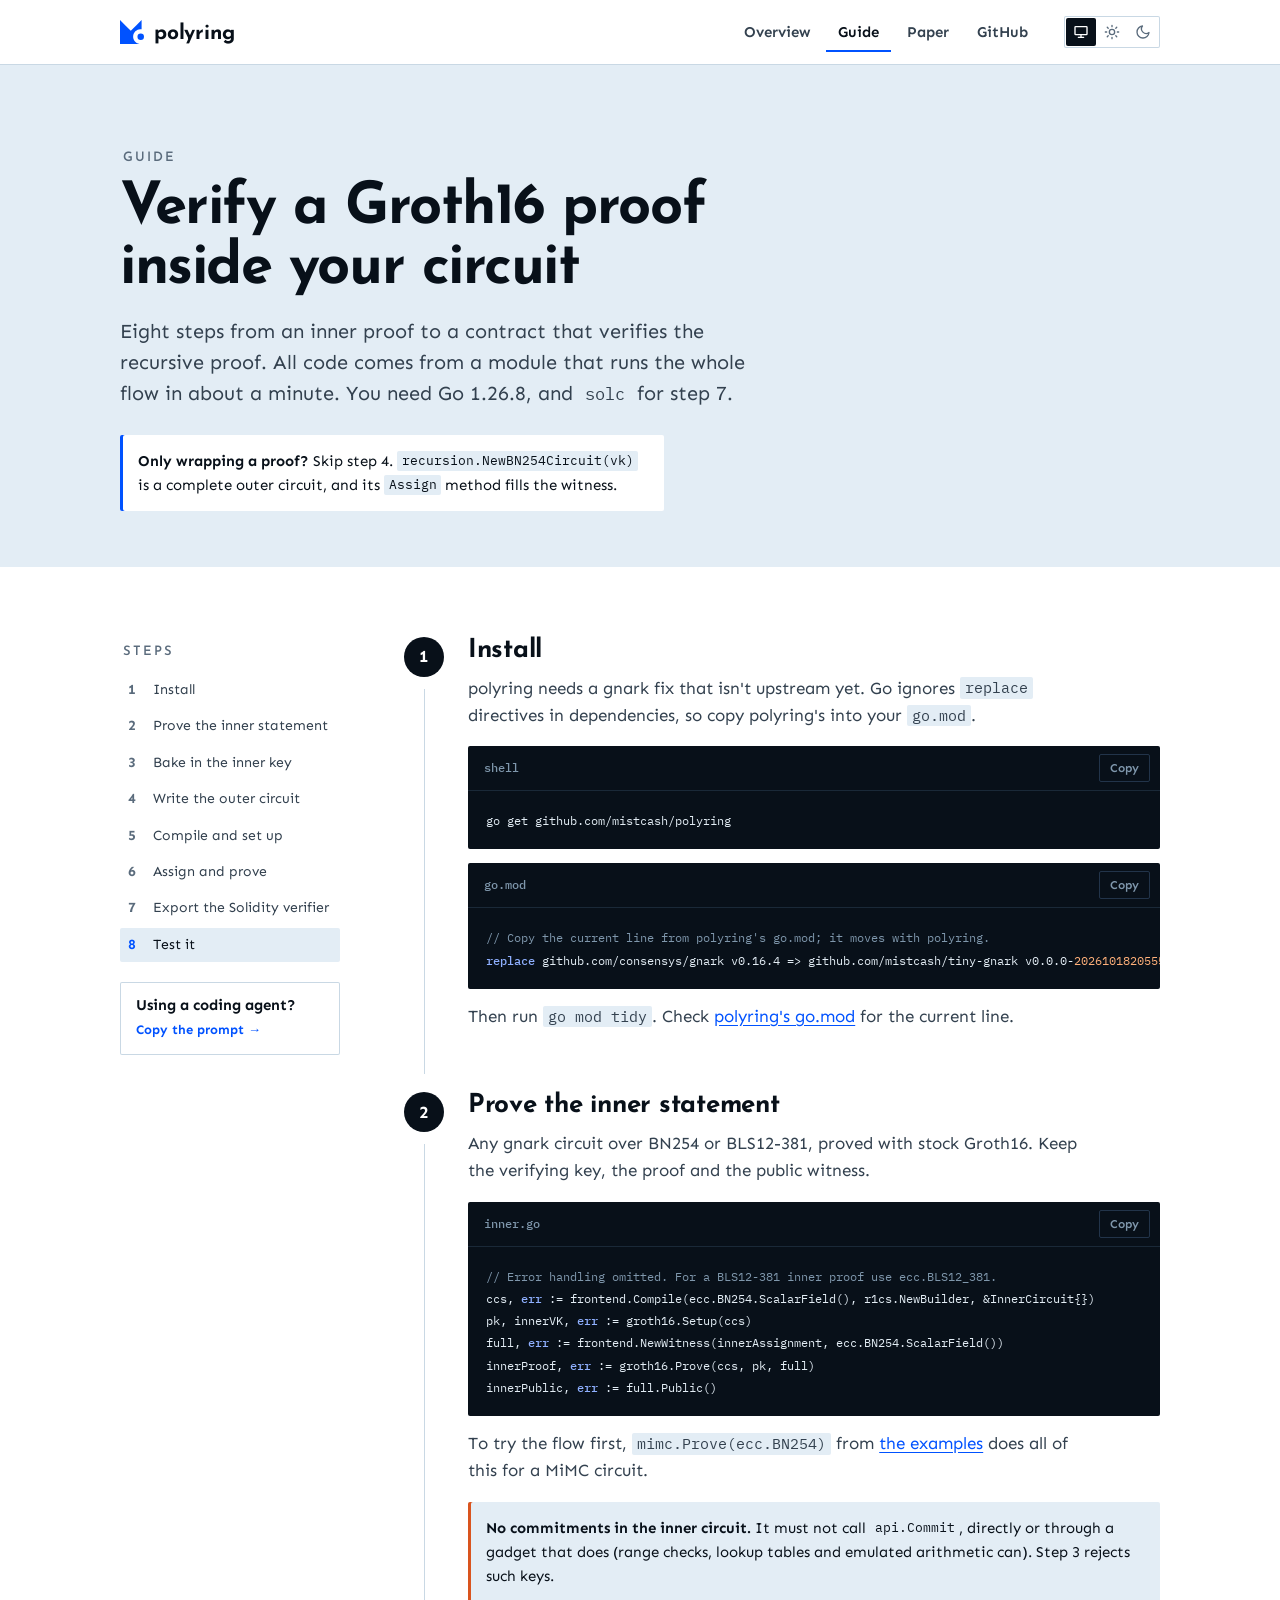
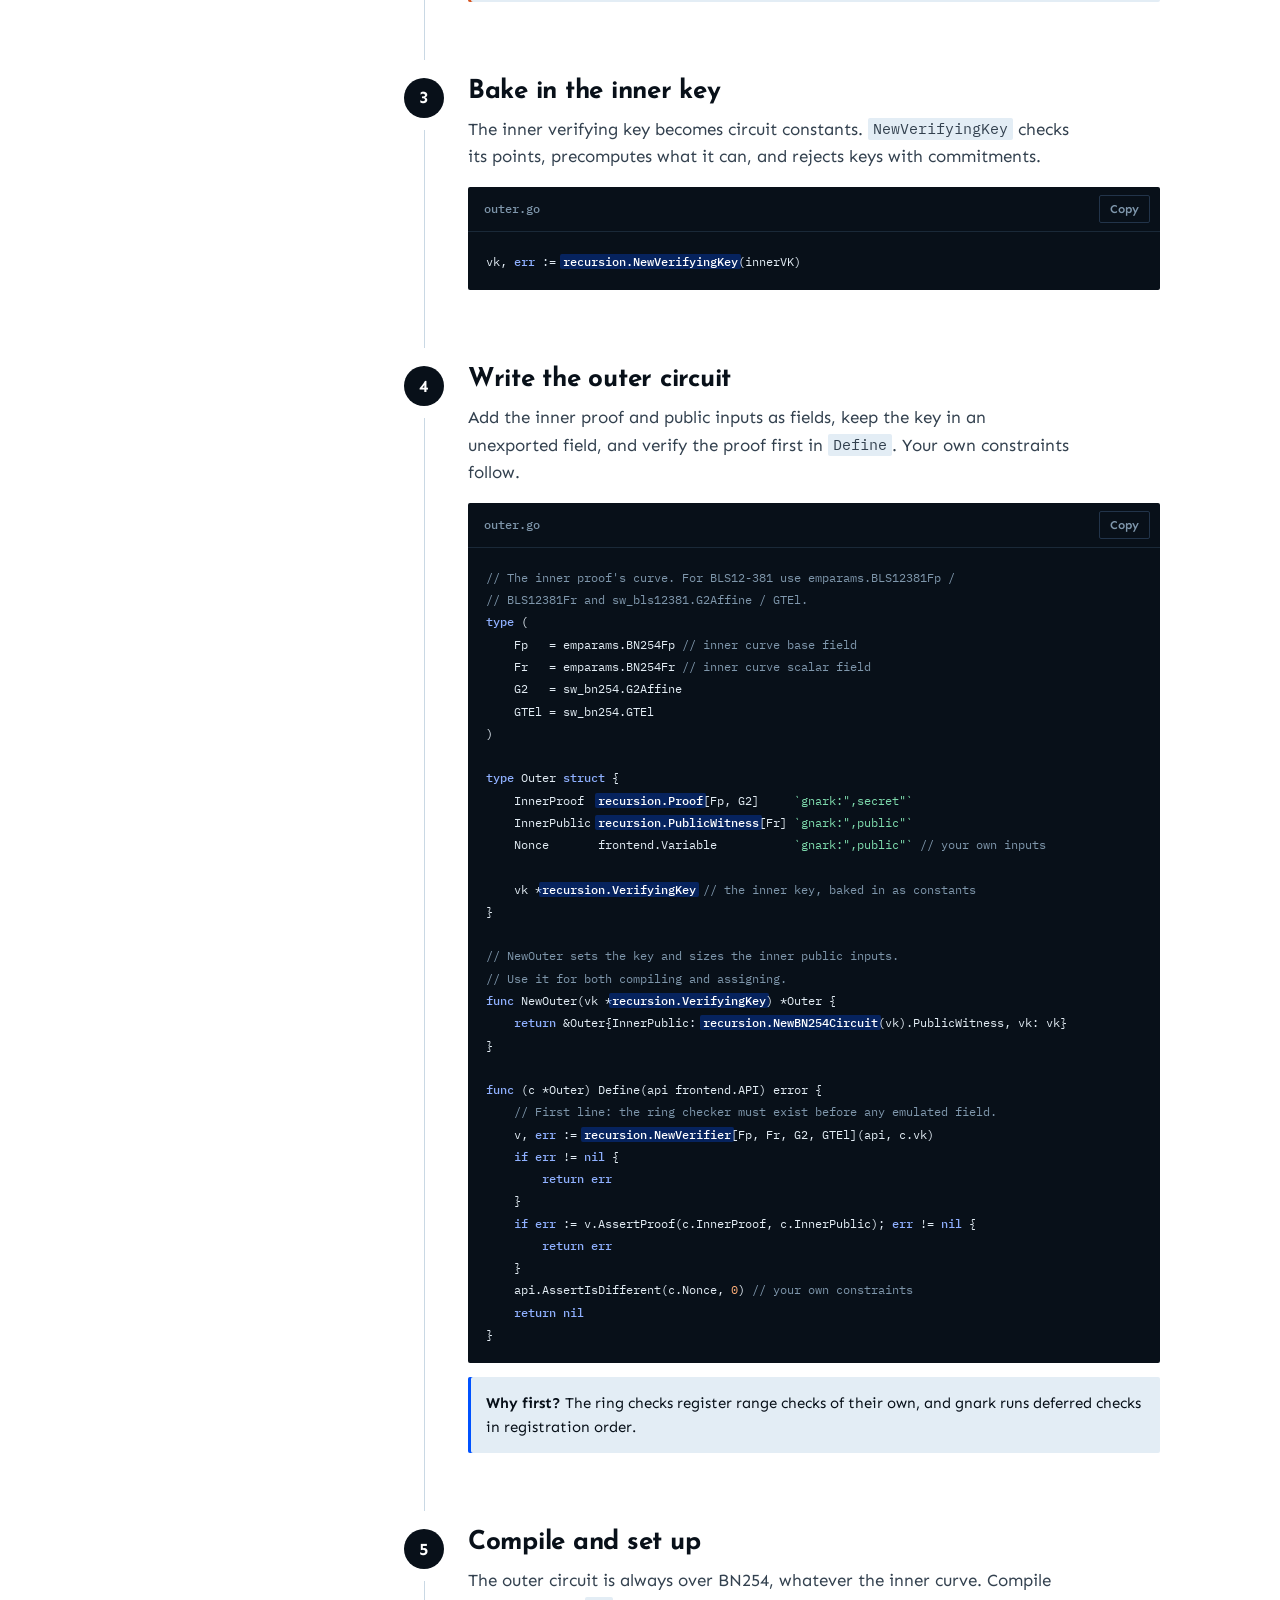
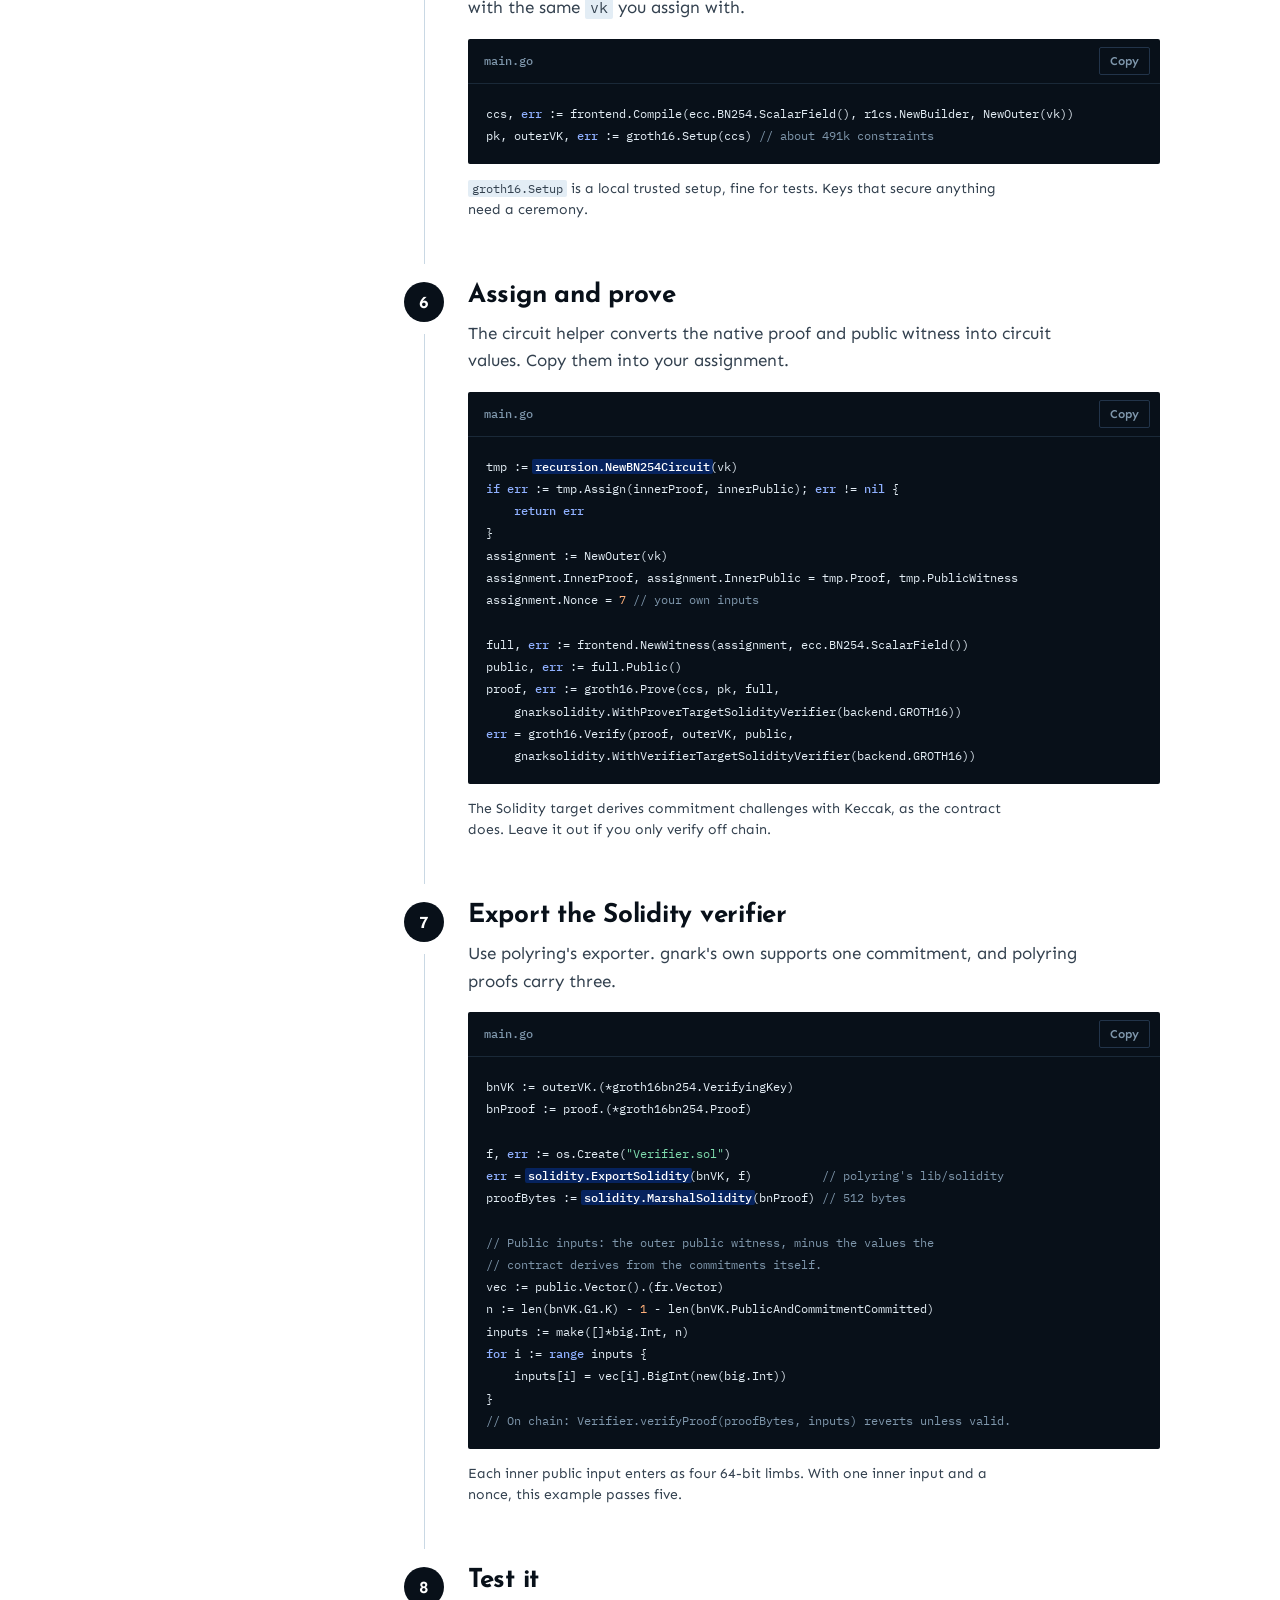
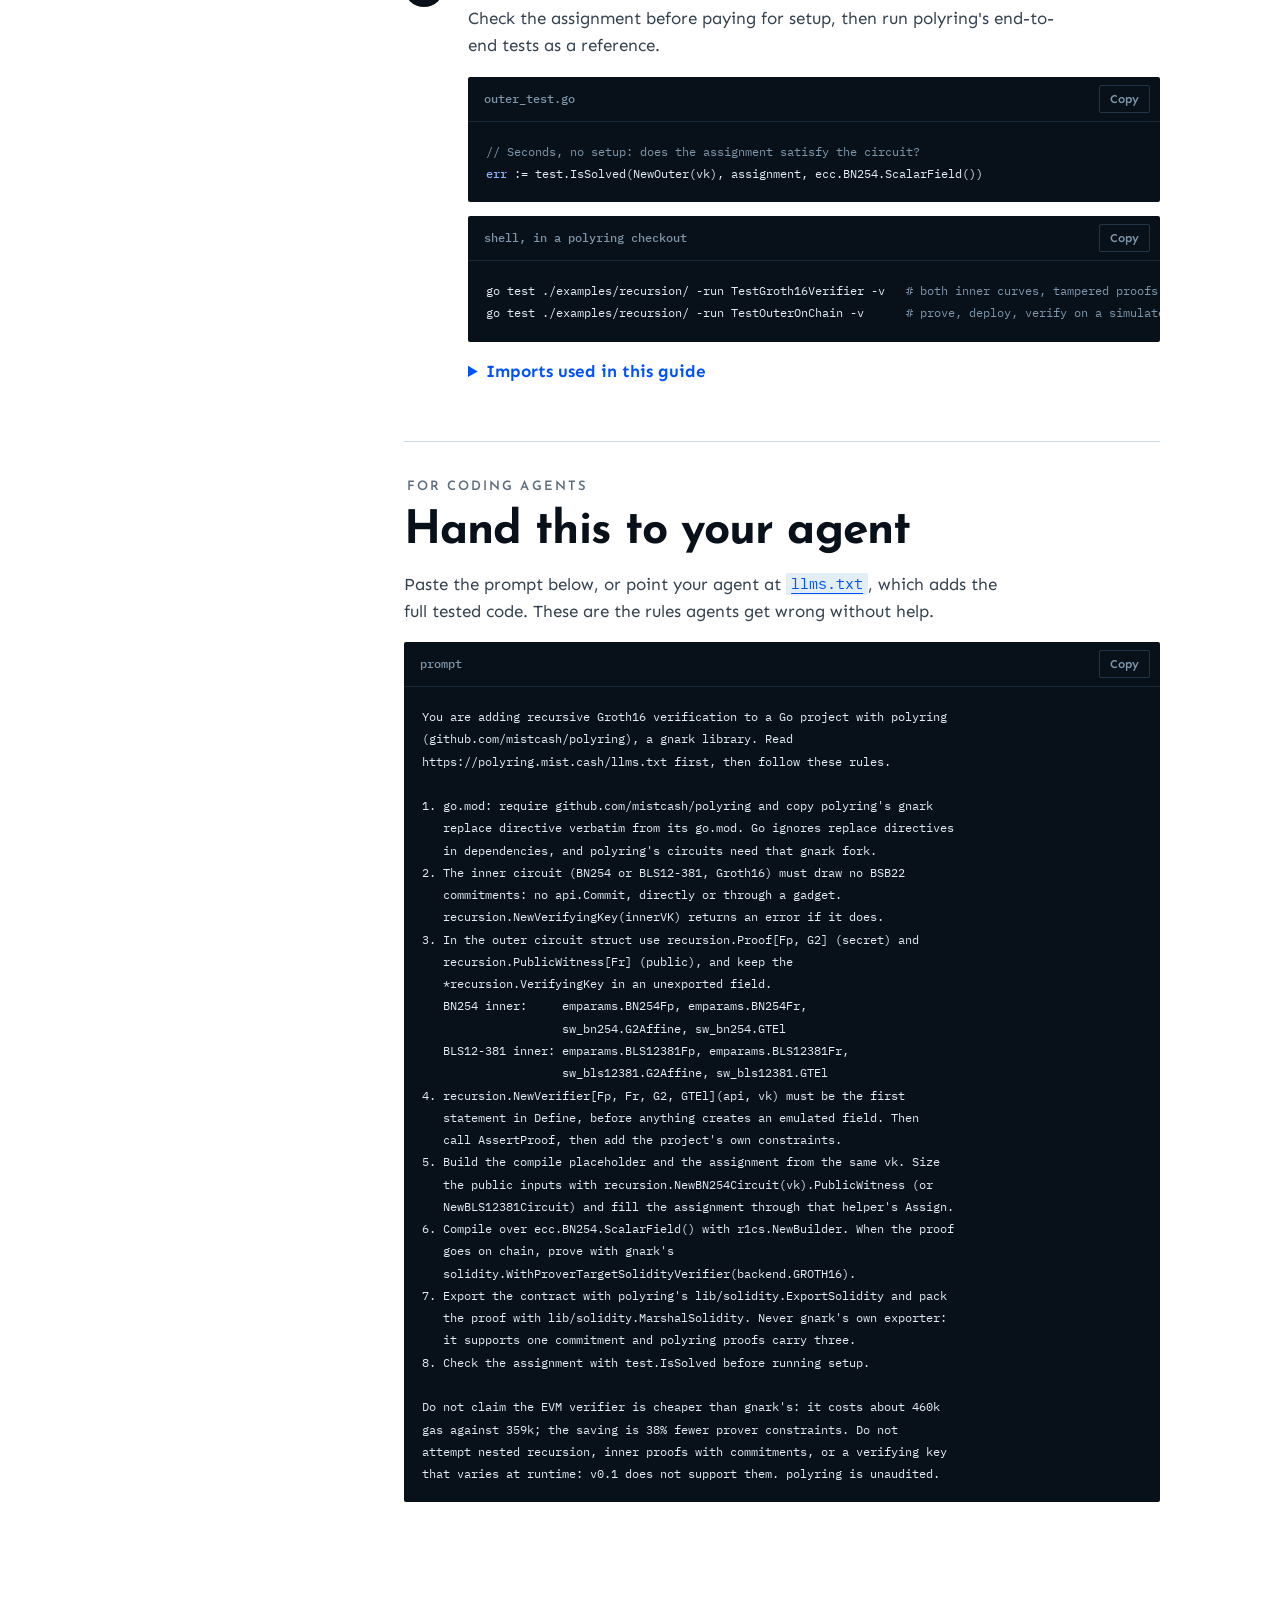
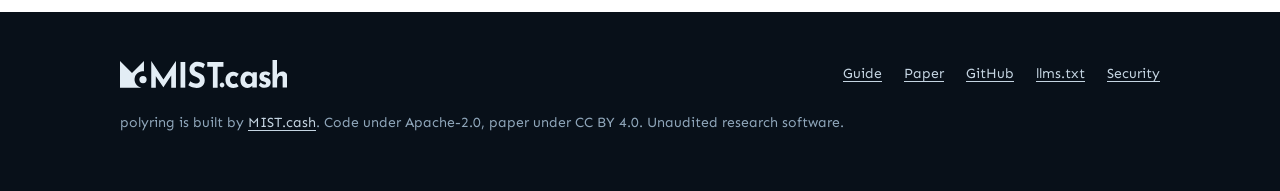
==== commit 656d64fd: "feat: add custom domain" ====
--- a/docs/guide.html
+++ b/docs/guide.html
@@ -5,7 +5,7 @@
 <meta name="viewport" content="width=device-width, initial-scale=1">
 <title>Guide: verify a Groth16 proof inside a gnark circuit | polyring</title>
 <meta name="description" content="Eight steps, with tested code, to verify a BN254 or BLS12-381 Groth16 proof inside your gnark circuit and check the result on chain with polyring.">
-<link rel="canonical" href="https://mistcash.github.io/polyring/guide.html">
+<link rel="canonical" href="https://polyring.mist.cash/guide.html">
 <meta name="author" content="Shramee Srivastav">
 <meta name="robots" content="index, follow, max-image-preview:large">
 <meta name="theme-color" content="#ffffff" media="(prefers-color-scheme: light)">
@@ -16,8 +16,8 @@
 <meta property="og:site_name" content="polyring by MIST.cash">
 <meta property="og:title" content="Verify a Groth16 proof inside a gnark circuit">
 <meta property="og:description" content="Eight steps with tested code, from an inner proof to an on-chain verifier.">
-<meta property="og:url" content="https://mistcash.github.io/polyring/guide.html">
-<meta property="og:image" content="https://mistcash.github.io/polyring/og.png">
+<meta property="og:url" content="https://polyring.mist.cash/guide.html">
+<meta property="og:image" content="https://polyring.mist.cash/og.png">
 <meta name="twitter:card" content="summary_large_image">
 <meta property="og:image:width" content="1200">
 <meta property="og:image:height" content="630">
@@ -264,7 +264,7 @@
         <div class="code-head"><span>prompt</span><button class="copy" type="button">Copy</button></div>
 <pre><code class="lang-text">You are adding recursive Groth16 verification to a Go project with polyring
 (github.com/mistcash/polyring), a gnark library. Read
-https://mistcash.github.io/polyring/llms.txt first, then follow these rules.
+https://polyring.mist.cash/llms.txt first, then follow these rules.
 
 1. go.mod: require github.com/mistcash/polyring and copy polyring's gnark
    replace directive verbatim from its go.mod. Go ignores replace directives
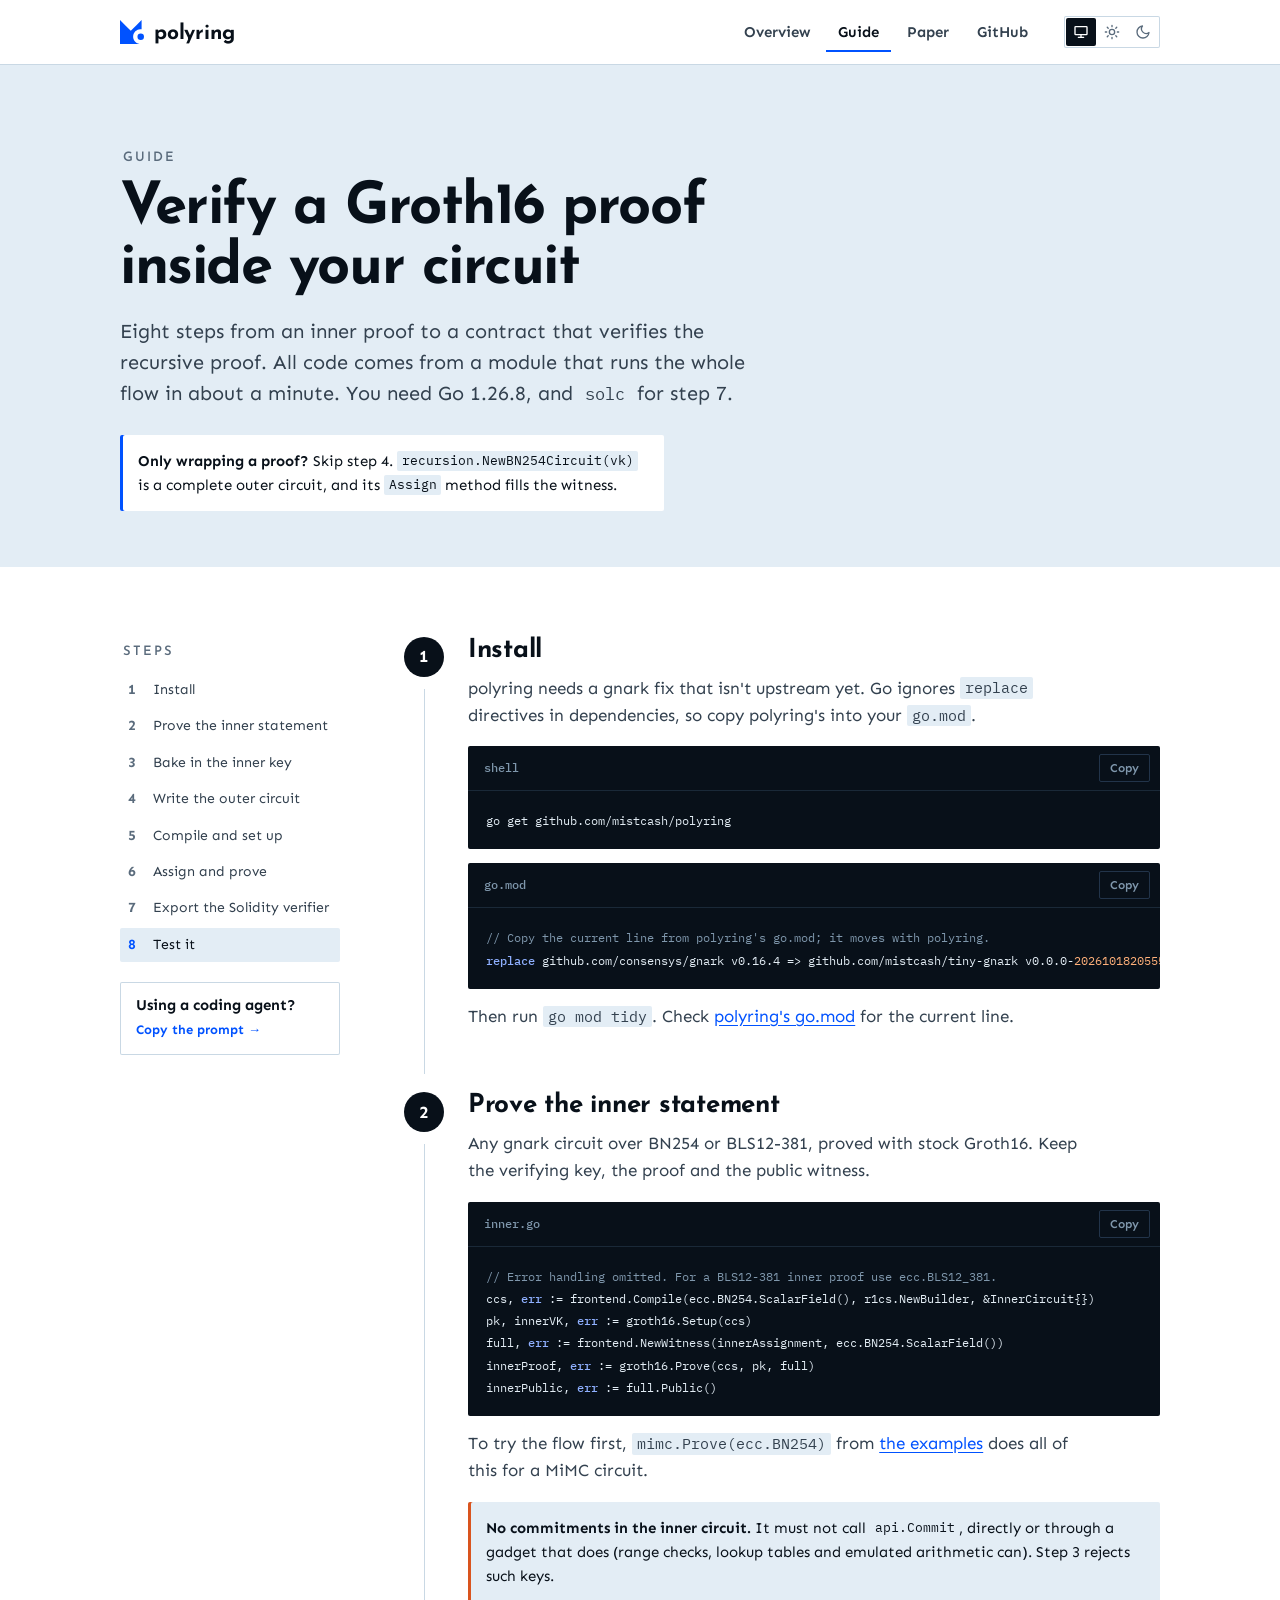
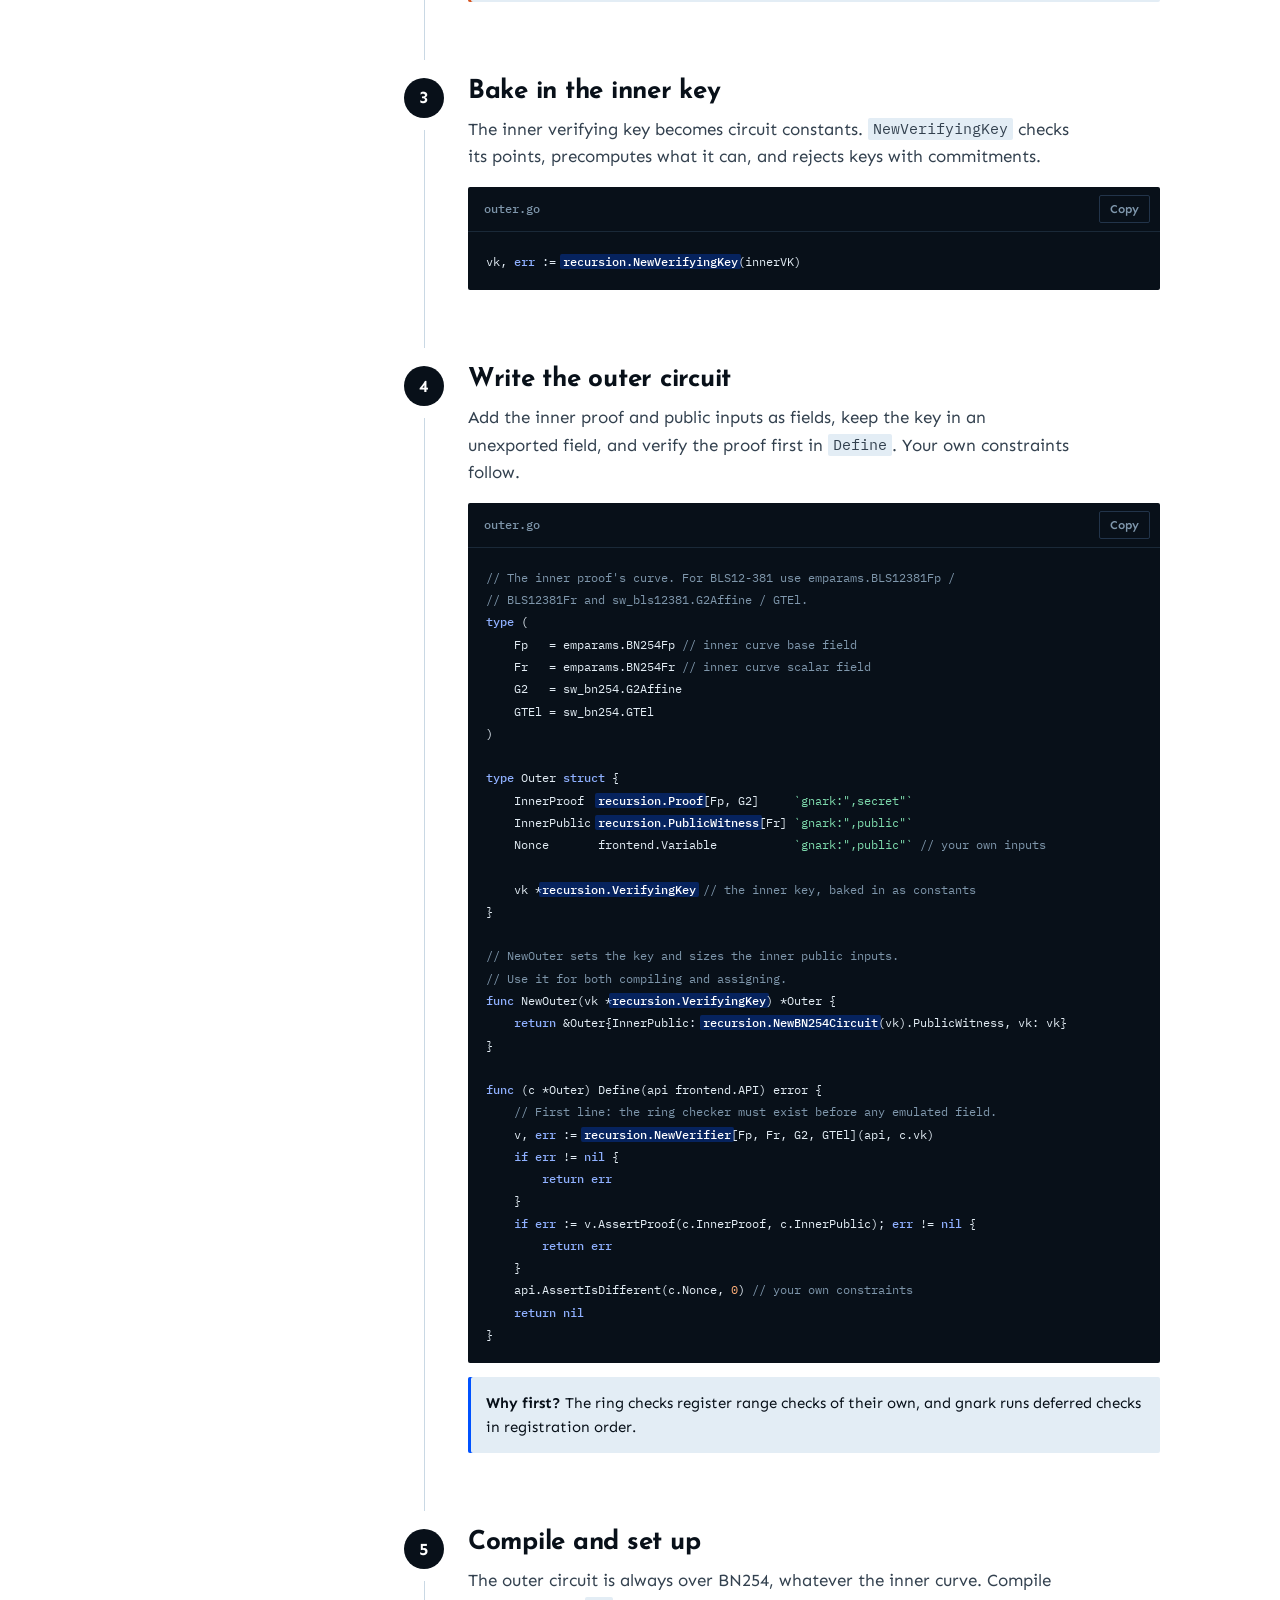
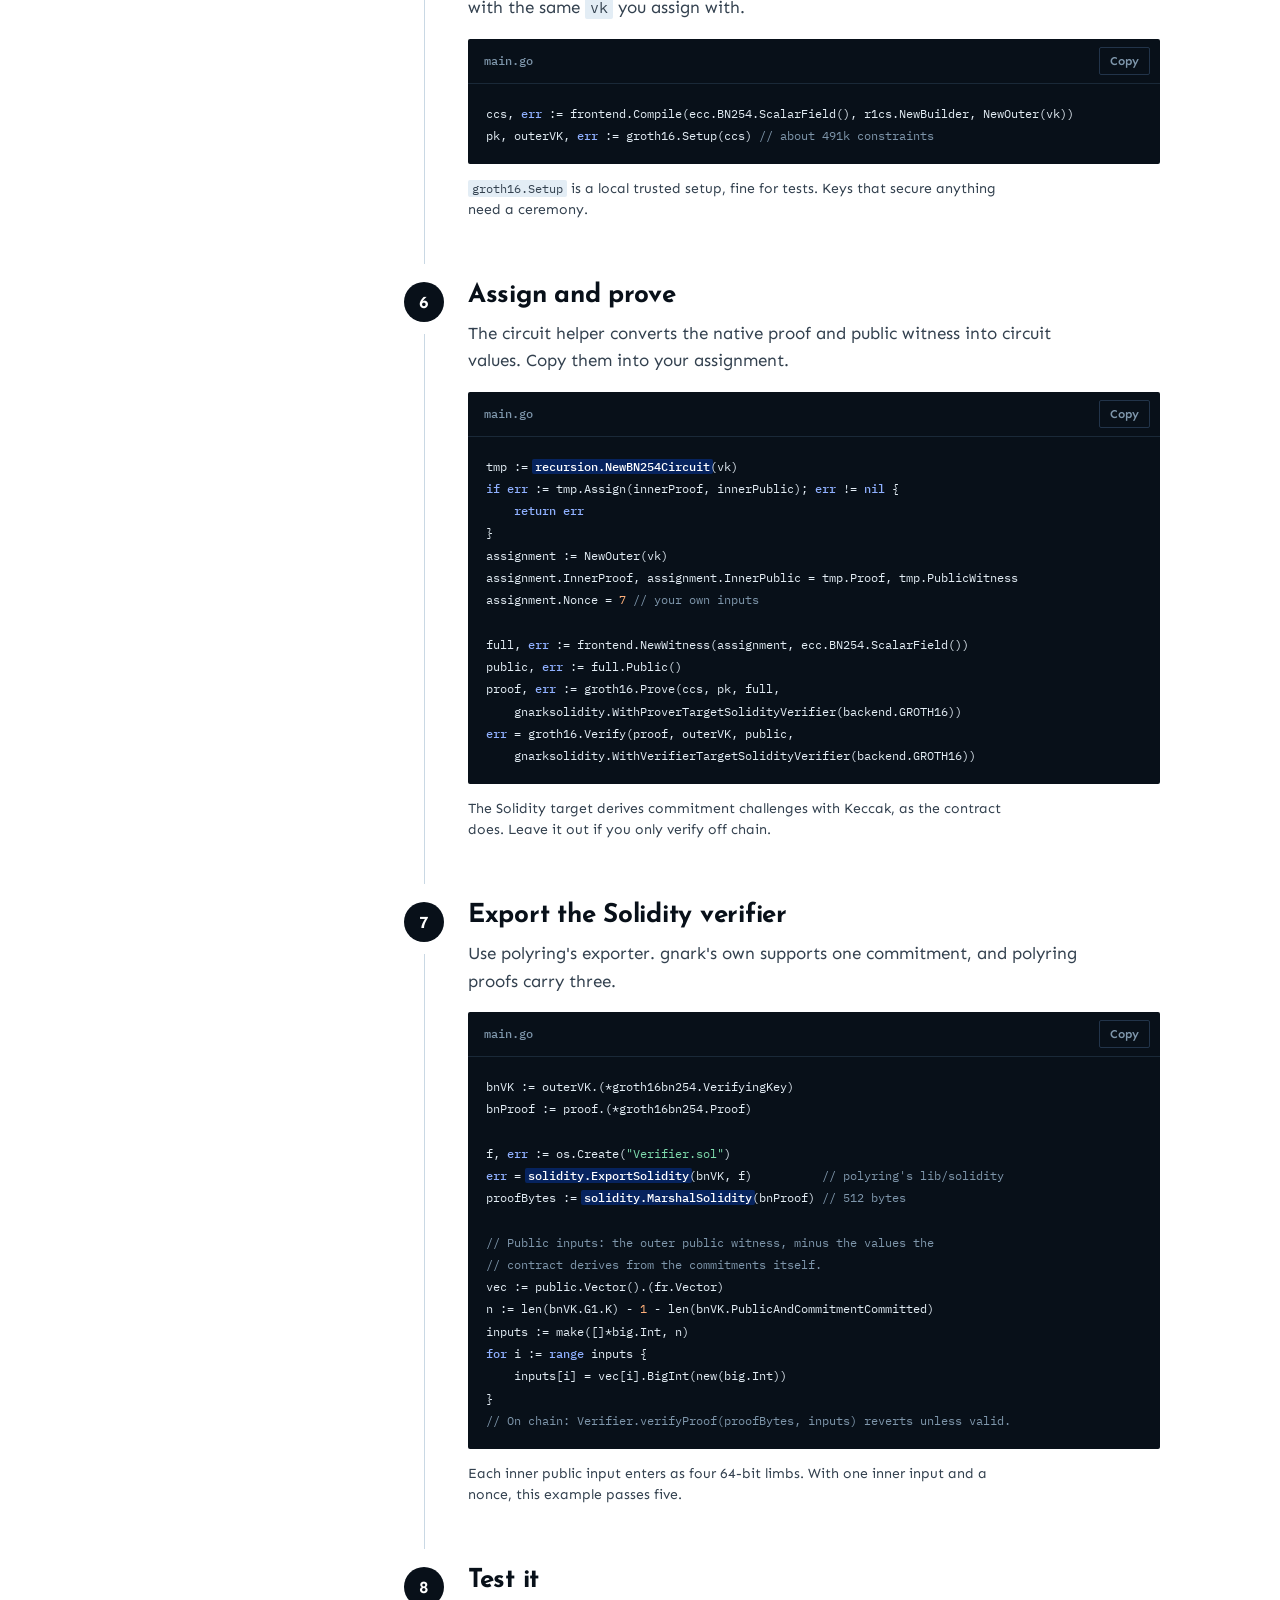
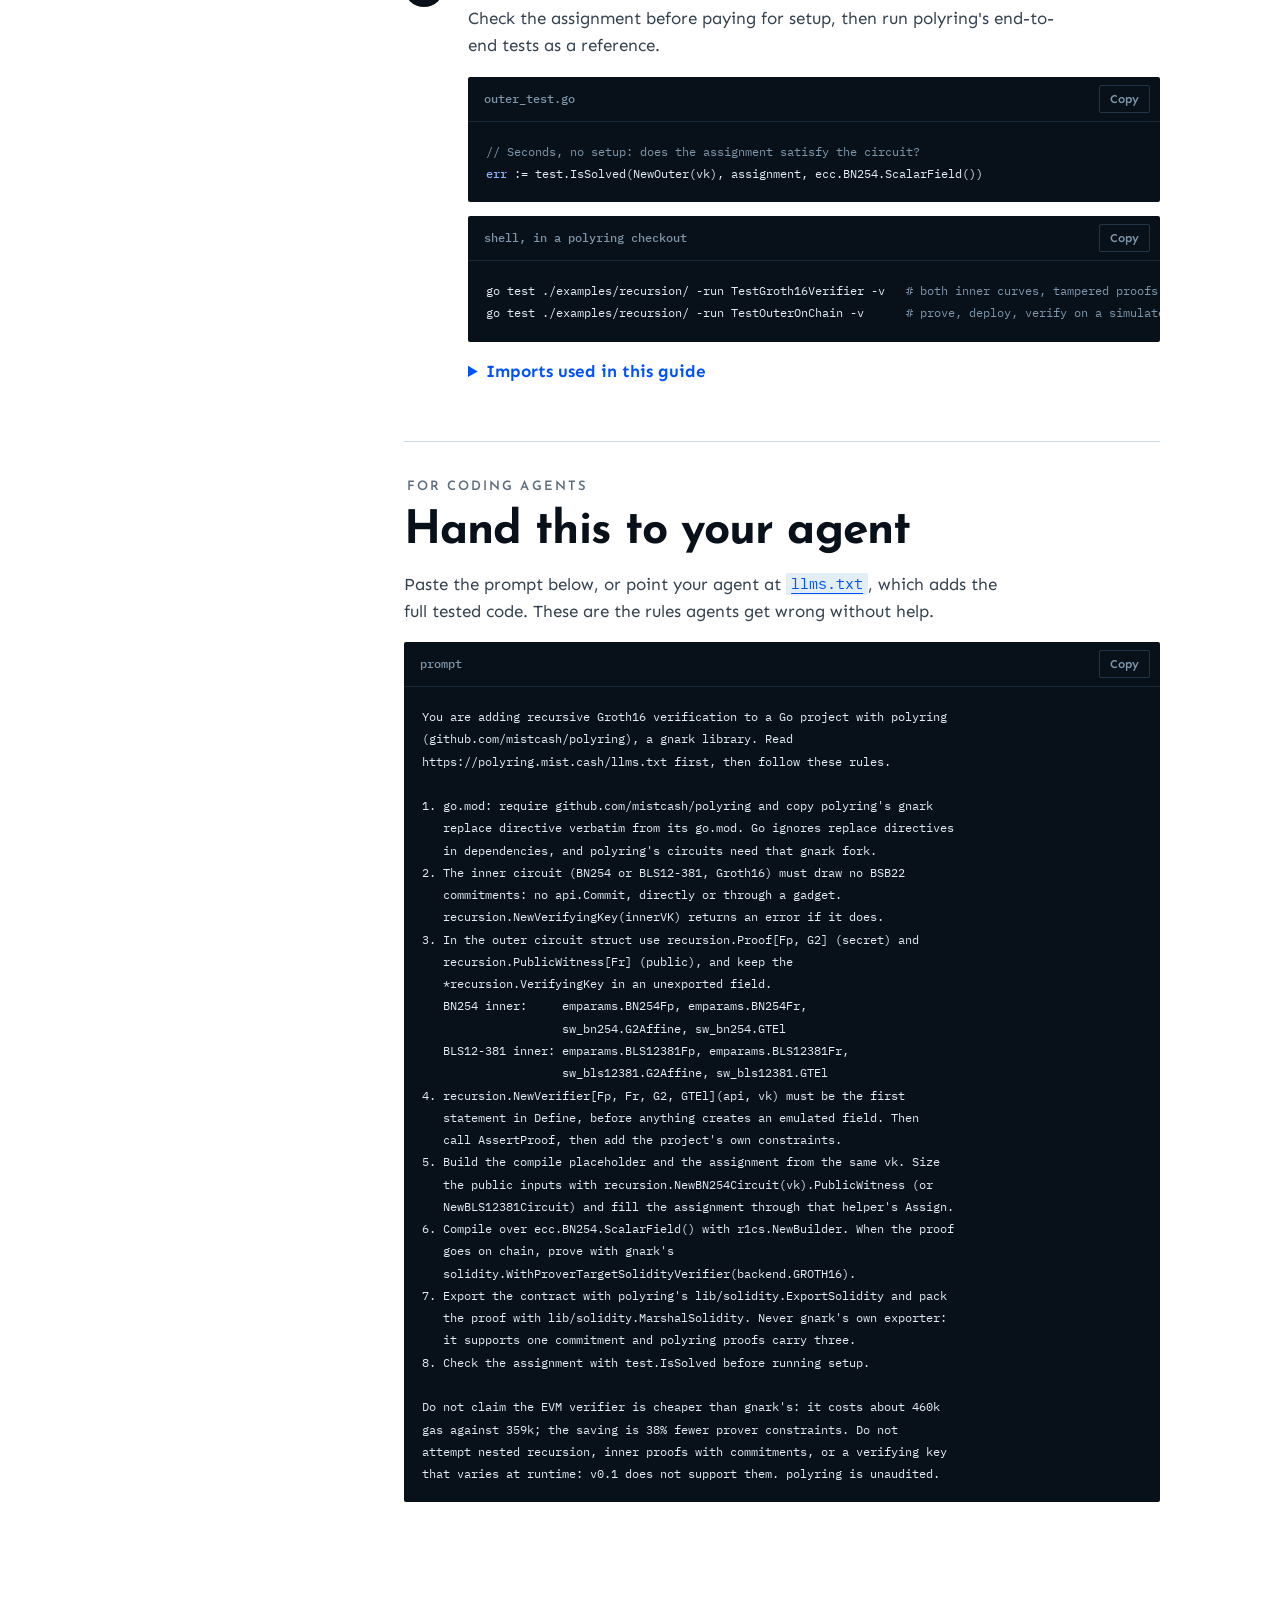
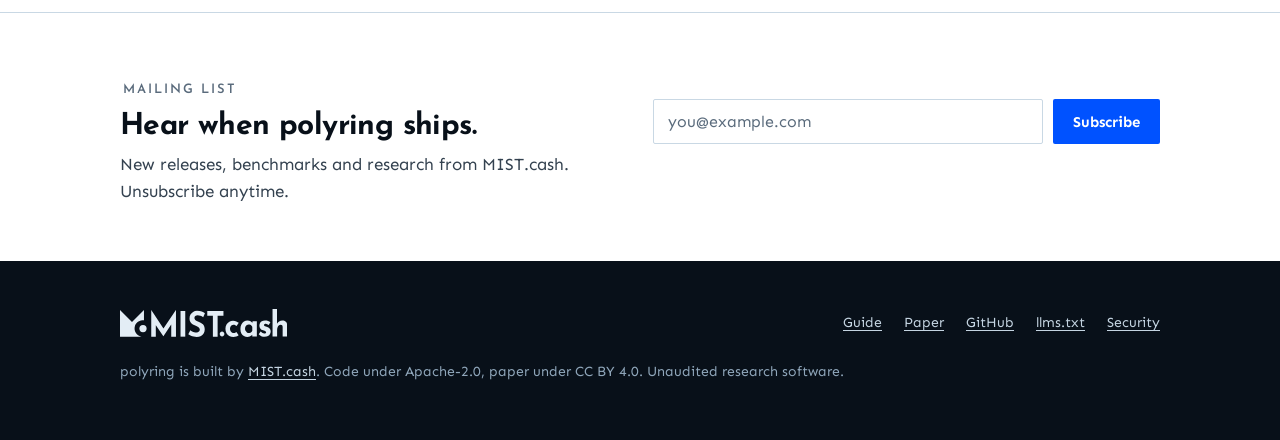
==== commit 267d7a5f: "docs: add the mailing list signup to the guide and paper pages Co-Authored-By: Claude Opus 5.5 <nore" ====
--- a/docs/guide.html
+++ b/docs/guide.html
@@ -1,36 +1,39 @@
 <!doctype html>
 <html lang="en">
+
 <head>
-<meta charset="utf-8">
-<meta name="viewport" content="width=device-width, initial-scale=1">
-<title>Guide: verify a Groth16 proof inside a gnark circuit | polyring</title>
-<meta name="description" content="Eight steps, with tested code, to verify a BN254 or BLS12-381 Groth16 proof inside your gnark circuit and check the result on chain with polyring.">
-<link rel="canonical" href="https://polyring.mist.cash/guide.html">
-<meta name="author" content="Shramee Srivastav">
-<meta name="robots" content="index, follow, max-image-preview:large">
-<meta name="theme-color" content="#ffffff" media="(prefers-color-scheme: light)">
-<meta name="theme-color" content="#081019" media="(prefers-color-scheme: dark)">
-<script>try{var t=localStorage.getItem("polyring-theme");if(t==="light"||t==="dark")document.documentElement.setAttribute("data-theme",t)}catch(e){}</script>
-<link rel="icon" href="assets/mist-mark.svg" type="image/svg+xml">
-<meta property="og:type" content="article">
-<meta property="og:site_name" content="polyring by MIST.cash">
-<meta property="og:title" content="Verify a Groth16 proof inside a gnark circuit">
-<meta property="og:description" content="Eight steps with tested code, from an inner proof to an on-chain verifier.">
-<meta property="og:url" content="https://polyring.mist.cash/guide.html">
-<meta property="og:image" content="https://polyring.mist.cash/og.png">
-<meta name="twitter:card" content="summary_large_image">
-<meta property="og:image:width" content="1200">
-<meta property="og:image:height" content="630">
-<meta property="og:image:alt" content="Groth16 inside Groth16, 38% cheaper to prove: polyring, a gnark library, with a diagram of the Miller loop steps">
-<meta name="twitter:title" content="Verify a Groth16 proof inside a gnark circuit">
-<meta name="twitter:description" content="Eight steps with tested code, from an inner proof to an on-chain verifier.">
-<meta name="twitter:image" content="https://polyring.mist.cash/og.png">
-<link rel="alternate" type="text/plain" href="llms.txt" title="Instructions for AI coding agents">
-<link rel="preconnect" href="https://fonts.googleapis.com">
-<link rel="preconnect" href="https://fonts.gstatic.com" crossorigin>
-<link rel="stylesheet" href="https://fonts.googleapis.com/css2?family=IBM+Plex+Mono:wght@400;500&family=Josefin+Sans:wght@600;700&family=Sen:wght@400;600;700;800&display=swap">
-<link rel="stylesheet" href="assets/site.css">
-<script type="application/ld+json">
+  <meta charset="utf-8">
+  <meta name="viewport" content="width=device-width, initial-scale=1">
+  <title>Guide: verify a Groth16 proof inside a gnark circuit | polyring</title>
+  <meta name="description"
+    content="Eight steps, with tested code, to verify a BN254 or BLS12-381 Groth16 proof inside your gnark circuit and check the result on chain with polyring.">
+  <link rel="canonical" href="https://polyring.mist.cash/guide.html">
+  <meta name="author" content="Shramee Srivastav">
+  <meta name="robots" content="index, follow, max-image-preview:large">
+  <meta name="theme-color" content="#ffffff" media="(prefers-color-scheme: light)">
+  <meta name="theme-color" content="#081019" media="(prefers-color-scheme: dark)">
+  <script>try { var t = localStorage.getItem("polyring-theme"); if (t === "light" || t === "dark") document.documentElement.setAttribute("data-theme", t) } catch (e) { }</script>
+  <link rel="icon" href="assets/mist-mark.svg" type="image/svg+xml">
+  <meta property="og:type" content="article">
+  <meta property="og:site_name" content="polyring by MIST.cash">
+  <meta property="og:title" content="Verify a Groth16 proof inside a gnark circuit">
+  <meta property="og:description" content="Eight steps with tested code, from an inner proof to an on-chain verifier.">
+  <meta property="og:url" content="https://polyring.mist.cash/guide.html">
+  <meta property="og:image" content="https://polyring.mist.cash/og.png">
+  <meta name="twitter:card" content="summary_large_image">
+  <meta property="og:image:width" content="1200">
+  <meta property="og:image:height" content="630">
+  <meta property="og:image:alt" content="polyring toolkit: fast polyring multiplications in gnark">
+  <meta name="twitter:title" content="Verify a Groth16 proof inside a gnark circuit">
+  <meta name="twitter:description" content="Eight steps with tested code, from an inner proof to an on-chain verifier.">
+  <meta name="twitter:image" content="https://polyring.mist.cash/og.png">
+  <link rel="alternate" type="text/plain" href="llms.txt" title="Instructions for AI coding agents">
+  <link rel="preconnect" href="https://fonts.googleapis.com">
+  <link rel="preconnect" href="https://fonts.gstatic.com" crossorigin>
+  <link rel="stylesheet"
+    href="https://fonts.googleapis.com/css2?family=IBM+Plex+Mono:wght@400;500&family=Josefin+Sans:wght@600;700&family=Sen:wght@400;600;700;800&display=swap">
+  <link rel="stylesheet" href="assets/site.css">
+  <script type="application/ld+json">
 {
   "@context": "https://schema.org",
   "@type": "BreadcrumbList",
@@ -41,96 +44,144 @@
 }
 </script>
 </head>
+
 <body>
-<svg width="0" height="0" style="position:absolute" aria-hidden="true" focusable="false">
-  <symbol id="mist-mark" viewBox="0 0 1080 1080"><g transform="translate(0,1080) scale(0.1,-0.1)"><path d="M0 5402 l0 -5402 4408 1 c4382 1 4406 1 4297 20 -169 29 -408 93 -567 150 -251 90 -577 258 -793 407 -689 478 -1176 1198 -1360 2014 -59 260 -69 368 -70 713 0 345 6 417 56 666 293 1466 1553 2568 3063 2680 146 11 504 7 629 -7 l57 -7 0 2084 0 2084 -2430 -2430 -2430 -2430 -2430 2430 -2430 2430 0 -5403z"/><circle cx="9330" cy="3300" r="1460"/></g></symbol>
-</svg>
-<a class="skip" href="#main">Skip to content</a>
-
-<header class="nav">
-  <div class="wrap">
-    <a class="brand" href="./" aria-label="polyring home"><svg aria-hidden="true" fill="currentColor"><use href="#mist-mark"/></svg><b>polyring</b></a>
-    <nav aria-label="Site">
-      <ul>
-        <li><a href="./">Overview</a></li>
-        <li><a href="guide.html" aria-current="page">Guide</a></li>
-        <li><a href="paper.html">Paper</a></li>
-        <li><a href="https://github.com/mistcash/polyring">GitHub</a></li>
-      </ul>
-    </nav>
-    <div class="theme" role="group" aria-label="Colour theme">
-      <button type="button" data-theme-set="system" aria-pressed="true" aria-label="Match system" title="Match system"><svg viewBox="0 0 24 24" fill="none" stroke="currentColor" stroke-width="2" stroke-linecap="round" stroke-linejoin="round" aria-hidden="true"><rect x="3" y="4" width="18" height="12" rx="1"/><path d="M8 20h8M12 16v4"/></svg></button>
-      <button type="button" data-theme-set="light" aria-pressed="false" aria-label="Light" title="Light"><svg viewBox="0 0 24 24" fill="none" stroke="currentColor" stroke-width="2" stroke-linecap="round" stroke-linejoin="round" aria-hidden="true"><circle cx="12" cy="12" r="4"/><path d="M12 2v2M12 20v2M4.9 4.9l1.4 1.4M17.7 17.7l1.4 1.4M2 12h2M20 12h2M4.9 19.1l1.4-1.4M17.7 6.3l1.4-1.4"/></svg></button>
-      <button type="button" data-theme-set="dark" aria-pressed="false" aria-label="Dark" title="Dark"><svg viewBox="0 0 24 24" fill="none" stroke="currentColor" stroke-width="2" stroke-linecap="round" stroke-linejoin="round" aria-hidden="true"><path d="M21 12.8A9 9 0 1 1 11.2 3a7 7 0 0 0 9.8 9.8z"/></svg></button>
+  <svg width="0" height="0" style="position:absolute" aria-hidden="true" focusable="false">
+    <symbol id="mist-mark" viewBox="0 0 1080 1080">
+      <g transform="translate(0,1080) scale(0.1,-0.1)">
+        <path
+          d="M0 5402 l0 -5402 4408 1 c4382 1 4406 1 4297 20 -169 29 -408 93 -567 150 -251 90 -577 258 -793 407 -689 478 -1176 1198 -1360 2014 -59 260 -69 368 -70 713 0 345 6 417 56 666 293 1466 1553 2568 3063 2680 146 11 504 7 629 -7 l57 -7 0 2084 0 2084 -2430 -2430 -2430 -2430 -2430 2430 -2430 2430 0 -5403z" />
+        <circle cx="9330" cy="3300" r="1460" />
+      </g>
+    </symbol>
+  </svg>
+  <a class="skip" href="#main">Skip to content</a>
+
+  <header class="nav">
+    <div class="wrap">
+      <a class="brand" href="./" aria-label="polyring home"><svg aria-hidden="true" fill="currentColor">
+          <use href="#mist-mark" />
+        </svg><b>polyring</b></a>
+      <nav aria-label="Site">
+        <ul>
+          <li><a href="./">Overview</a></li>
+          <li><a href="guide.html" aria-current="page">Guide</a></li>
+          <li><a href="paper.html">Paper</a></li>
+          <li><a href="https://github.com/mistcash/polyring">GitHub</a></li>
+        </ul>
+      </nav>
+      <div class="theme" role="group" aria-label="Colour theme">
+        <button type="button" data-theme-set="system" aria-pressed="true" aria-label="Match system"
+          title="Match system"><svg viewBox="0 0 24 24" fill="none" stroke="currentColor" stroke-width="2"
+            stroke-linecap="round" stroke-linejoin="round" aria-hidden="true">
+            <rect x="3" y="4" width="18" height="12" rx="1" />
+            <path d="M8 20h8M12 16v4" />
+          </svg></button>
+        <button type="button" data-theme-set="light" aria-pressed="false" aria-label="Light" title="Light"><svg
+            viewBox="0 0 24 24" fill="none" stroke="currentColor" stroke-width="2" stroke-linecap="round"
+            stroke-linejoin="round" aria-hidden="true">
+            <circle cx="12" cy="12" r="4" />
+            <path
+              d="M12 2v2M12 20v2M4.9 4.9l1.4 1.4M17.7 17.7l1.4 1.4M2 12h2M20 12h2M4.9 19.1l1.4-1.4M17.7 6.3l1.4-1.4" />
+          </svg></button>
+        <button type="button" data-theme-set="dark" aria-pressed="false" aria-label="Dark" title="Dark"><svg
+            viewBox="0 0 24 24" fill="none" stroke="currentColor" stroke-width="2" stroke-linecap="round"
+            stroke-linejoin="round" aria-hidden="true">
+            <path d="M21 12.8A9 9 0 1 1 11.2 3a7 7 0 0 0 9.8 9.8z" />
+          </svg></button>
+      </div>
     </div>
-  </div>
-</header>
-
-<main id="main">
-<div class="page-head">
-  <div class="wrap">
-    <span class="eyebrow">Guide</span>
-    <h1>Verify a Groth16 proof inside your circuit</h1>
-    <p class="lead">Eight steps from an inner proof to a contract that verifies the recursive proof. All code comes from a module that runs the whole flow in about a minute. You need Go 1.26.8, and <code>solc</code> for step 7.</p>
-    <p class="note" style="max-width:68ch;background:var(--bg)"><b>Only wrapping a proof?</b> Skip step 4. <code>recursion.NewBN254Circuit(vk)</code> is a complete outer circuit, and its <code>Assign</code> method fills the witness.</p>
-  </div>
-</div>
-
-<div class="wrap guide">
-  <nav class="toc" aria-label="Steps">
-    <span class="eyebrow">Steps</span>
-    <ol>
-      <li><a href="#install">Install</a></li>
-      <li><a href="#inner">Prove the inner statement</a></li>
-      <li><a href="#vk">Bake in the inner key</a></li>
-      <li><a href="#circuit">Write the outer circuit</a></li>
-      <li><a href="#compile">Compile and set up</a></li>
-      <li><a href="#prove">Assign and prove</a></li>
-      <li><a href="#solidity">Export the Solidity verifier</a></li>
-      <li><a href="#test">Test it</a></li>
-    </ol>
-    <a class="toc-cta" href="#agents"><b>Using a coding agent?</b><span>Copy the prompt →</span></a>
-  </nav>
-
-  <div>
-    <ol class="steps">
-      <li class="step" id="install">
-        <h2>Install</h2>
-        <p>polyring needs a gnark fix that isn't upstream yet. Go ignores <code>replace</code> directives in dependencies, so copy polyring's into your <code>go.mod</code>.</p>
-        <div class="code"><div class="code-head"><span>shell</span><button class="copy" type="button">Copy</button></div>
-<pre><code class="lang-sh">go get github.com/mistcash/polyring</code></pre></div>
-        <div class="code"><div class="code-head"><span>go.mod</span><button class="copy" type="button">Copy</button></div>
-<pre><code class="lang-go">// Copy the current line from polyring's go.mod; it moves with polyring.
-replace github.com/consensys/gnark v0.16.4 => github.com/mistcash/tiny-gnark v0.0.0-20261018205550-0a3abd2ee477</code></pre></div>
-        <p>Then run <code>go mod tidy</code>. Check <a href="https://github.com/mistcash/polyring/blob/main/go.mod">polyring's go.mod</a> for the current line.</p>
-      </li>
-
-      <li class="step" id="inner">
-        <h2>Prove the inner statement</h2>
-        <p>Any gnark circuit over BN254 or BLS12-381, proved with stock Groth16. Keep the verifying key, the proof and the public witness.</p>
-        <div class="code"><div class="code-head"><span>inner.go</span><button class="copy" type="button">Copy</button></div>
-<pre><code class="lang-go">// Error handling omitted. For a BLS12-381 inner proof use ecc.BLS12_381.
+  </header>
+
+  <main id="main">
+    <div class="page-head">
+      <div class="wrap">
+        <span class="eyebrow">Guide</span>
+        <h1>Verify a Groth16 proof inside your circuit</h1>
+        <p class="lead">Eight steps from an inner proof to a contract that verifies the recursive proof. All code comes
+          from a module that runs the whole flow in about a minute. You need Go 1.26.8, and <code>solc</code> for step
+          7.</p>
+        <p class="note" style="max-width:68ch;background:var(--bg)"><b>Only wrapping a proof?</b> Skip step 4.
+          <code>recursion.NewBN254Circuit(vk)</code> is a complete outer circuit, and its <code>Assign</code> method
+          fills the witness.
+        </p>
+      </div>
+    </div>
+
+    <div class="wrap guide">
+      <nav class="toc" aria-label="Steps">
+        <span class="eyebrow">Steps</span>
+        <ol>
+          <li><a href="#install">Install</a></li>
+          <li><a href="#inner">Prove the inner statement</a></li>
+          <li><a href="#vk">Bake in the inner key</a></li>
+          <li><a href="#circuit">Write the outer circuit</a></li>
+          <li><a href="#compile">Compile and set up</a></li>
+          <li><a href="#prove">Assign and prove</a></li>
+          <li><a href="#solidity">Export the Solidity verifier</a></li>
+          <li><a href="#test">Test it</a></li>
+        </ol>
+        <a class="toc-cta" href="#agents"><b>Using a coding agent?</b><span>Copy the prompt →</span></a>
+      </nav>
+
+      <div>
+        <ol class="steps">
+          <li class="step" id="install">
+            <h2>Install</h2>
+            <p>polyring needs a gnark fix that isn't upstream yet. Go ignores <code>replace</code> directives in
+              dependencies, so copy polyring's into your <code>go.mod</code>.</p>
+            <div class="code">
+              <div class="code-head"><span>shell</span><button class="copy" type="button">Copy</button></div>
+              <pre><code class="lang-sh">go get github.com/mistcash/polyring</code></pre>
+            </div>
+            <div class="code">
+              <div class="code-head"><span>go.mod</span><button class="copy" type="button">Copy</button></div>
+              <pre><code class="lang-go">// Copy the current line from polyring's go.mod; it moves with polyring.
+replace github.com/consensys/gnark v0.16.4 => github.com/mistcash/tiny-gnark v0.0.0-20261018205550-0a3abd2ee477</code></pre>
+            </div>
+            <p>Then run <code>go mod tidy</code>. Check <a
+                href="https://github.com/mistcash/polyring/blob/main/go.mod">polyring's go.mod</a> for the current line.
+            </p>
+          </li>
+
+          <li class="step" id="inner">
+            <h2>Prove the inner statement</h2>
+            <p>Any gnark circuit over BN254 or BLS12-381, proved with stock Groth16. Keep the verifying key, the proof
+              and the public witness.</p>
+            <div class="code">
+              <div class="code-head"><span>inner.go</span><button class="copy" type="button">Copy</button></div>
+              <pre><code class="lang-go">// Error handling omitted. For a BLS12-381 inner proof use ecc.BLS12_381.
 ccs, err := frontend.Compile(ecc.BN254.ScalarField(), r1cs.NewBuilder, &amp;InnerCircuit{})
 pk, innerVK, err := groth16.Setup(ccs)
 full, err := frontend.NewWitness(innerAssignment, ecc.BN254.ScalarField())
 innerProof, err := groth16.Prove(ccs, pk, full)
-innerPublic, err := full.Public()</code></pre></div>
-        <p>To try the flow first, <code>mimc.Prove(ecc.BN254)</code> from <a href="https://github.com/mistcash/polyring/tree/main/examples/mimc">the examples</a> does all of this for a MiMC circuit.</p>
-        <div class="note warn"><b>No commitments in the inner circuit.</b> It must not call <code>api.Commit</code>, directly or through a gadget that does (range checks, lookup tables and emulated arithmetic can). Step 3 rejects such keys.</div>
-      </li>
-
-      <li class="step" id="vk">
-        <h2>Bake in the inner key</h2>
-        <p>The inner verifying key becomes circuit constants. <code>NewVerifyingKey</code> checks its points, precomputes what it can, and rejects keys with commitments.</p>
-        <div class="code"><div class="code-head"><span>outer.go</span><button class="copy" type="button">Copy</button></div>
-<pre><code class="lang-go">vk, err := recursion.NewVerifyingKey(innerVK)</code></pre></div>
-      </li>
-
-      <li class="step" id="circuit">
-        <h2>Write the outer circuit</h2>
-        <p>Add the inner proof and public inputs as fields, keep the key in an unexported field, and verify the proof first in <code>Define</code>. Your own constraints follow.</p>
-        <div class="code"><div class="code-head"><span>outer.go</span><button class="copy" type="button">Copy</button></div>
-<pre><code class="lang-go">// The inner proof's curve. For BLS12-381 use emparams.BLS12381Fp /
+innerPublic, err := full.Public()</code></pre>
+            </div>
+            <p>To try the flow first, <code>mimc.Prove(ecc.BN254)</code> from <a
+                href="https://github.com/mistcash/polyring/tree/main/examples/mimc">the examples</a> does all of this
+              for a MiMC circuit.</p>
+            <div class="note warn"><b>No commitments in the inner circuit.</b> It must not call <code>api.Commit</code>,
+              directly or through a gadget that does (range checks, lookup tables and emulated arithmetic can). Step 3
+              rejects such keys.</div>
+          </li>
+
+          <li class="step" id="vk">
+            <h2>Bake in the inner key</h2>
+            <p>The inner verifying key becomes circuit constants. <code>NewVerifyingKey</code> checks its points,
+              precomputes what it can, and rejects keys with commitments.</p>
+            <div class="code">
+              <div class="code-head"><span>outer.go</span><button class="copy" type="button">Copy</button></div>
+              <pre><code class="lang-go">vk, err := recursion.NewVerifyingKey(innerVK)</code></pre>
+            </div>
+          </li>
+
+          <li class="step" id="circuit">
+            <h2>Write the outer circuit</h2>
+            <p>Add the inner proof and public inputs as fields, keep the key in an unexported field, and verify the
+              proof first in <code>Define</code>. Your own constraints follow.</p>
+            <div class="code">
+              <div class="code-head"><span>outer.go</span><button class="copy" type="button">Copy</button></div>
+              <pre><code class="lang-go">// The inner proof's curve. For BLS12-381 use emparams.BLS12381Fp /
 // BLS12381Fr and sw_bls12381.G2Affine / GTEl.
 type (
 	Fp   = emparams.BN254Fp // inner curve base field
@@ -164,24 +215,32 @@
 	}
 	api.AssertIsDifferent(c.Nonce, 0) // your own constraints
 	return nil
-}</code></pre></div>
-        <div class="note"><b>Why first?</b> The ring checks register range checks of their own, and gnark runs deferred checks in registration order.</div>
-      </li>
-
-      <li class="step" id="compile">
-        <h2>Compile and set up</h2>
-        <p>The outer circuit is always over BN254, whatever the inner curve. Compile with the same <code>vk</code> you assign with.</p>
-        <div class="code"><div class="code-head"><span>main.go</span><button class="copy" type="button">Copy</button></div>
-<pre><code class="lang-go">ccs, err := frontend.Compile(ecc.BN254.ScalarField(), r1cs.NewBuilder, NewOuter(vk))
-pk, outerVK, err := groth16.Setup(ccs) // about 491k constraints</code></pre></div>
-        <p class="small"><code>groth16.Setup</code> is a local trusted setup, fine for tests. Keys that secure anything need a ceremony.</p>
-      </li>
-
-      <li class="step" id="prove">
-        <h2>Assign and prove</h2>
-        <p>The circuit helper converts the native proof and public witness into circuit values. Copy them into your assignment.</p>
-        <div class="code"><div class="code-head"><span>main.go</span><button class="copy" type="button">Copy</button></div>
-<pre><code class="lang-go">tmp := recursion.NewBN254Circuit(vk)
+}</code></pre>
+            </div>
+            <div class="note"><b>Why first?</b> The ring checks register range checks of their own, and gnark runs
+              deferred checks in registration order.</div>
+          </li>
+
+          <li class="step" id="compile">
+            <h2>Compile and set up</h2>
+            <p>The outer circuit is always over BN254, whatever the inner curve. Compile with the same <code>vk</code>
+              you assign with.</p>
+            <div class="code">
+              <div class="code-head"><span>main.go</span><button class="copy" type="button">Copy</button></div>
+              <pre><code class="lang-go">ccs, err := frontend.Compile(ecc.BN254.ScalarField(), r1cs.NewBuilder, NewOuter(vk))
+pk, outerVK, err := groth16.Setup(ccs) // about 491k constraints</code></pre>
+            </div>
+            <p class="small"><code>groth16.Setup</code> is a local trusted setup, fine for tests. Keys that secure
+              anything need a ceremony.</p>
+          </li>
+
+          <li class="step" id="prove">
+            <h2>Assign and prove</h2>
+            <p>The circuit helper converts the native proof and public witness into circuit values. Copy them into your
+              assignment.</p>
+            <div class="code">
+              <div class="code-head"><span>main.go</span><button class="copy" type="button">Copy</button></div>
+              <pre><code class="lang-go">tmp := recursion.NewBN254Circuit(vk)
 if err := tmp.Assign(innerProof, innerPublic); err != nil {
 	return err
 }
@@ -194,15 +253,18 @@
 proof, err := groth16.Prove(ccs, pk, full,
 	gnarksolidity.WithProverTargetSolidityVerifier(backend.GROTH16))
 err = groth16.Verify(proof, outerVK, public,
-	gnarksolidity.WithVerifierTargetSolidityVerifier(backend.GROTH16))</code></pre></div>
-        <p class="small">The Solidity target derives commitment challenges with Keccak, as the contract does. Leave it out if you only verify off chain.</p>
-      </li>
-
-      <li class="step" id="solidity">
-        <h2>Export the Solidity verifier</h2>
-        <p>Use polyring's exporter. gnark's own supports one commitment, and polyring proofs carry three.</p>
-        <div class="code"><div class="code-head"><span>main.go</span><button class="copy" type="button">Copy</button></div>
-<pre><code class="lang-go">bnVK := outerVK.(*groth16bn254.VerifyingKey)
+	gnarksolidity.WithVerifierTargetSolidityVerifier(backend.GROTH16))</code></pre>
+            </div>
+            <p class="small">The Solidity target derives commitment challenges with Keccak, as the contract does. Leave
+              it out if you only verify off chain.</p>
+          </li>
+
+          <li class="step" id="solidity">
+            <h2>Export the Solidity verifier</h2>
+            <p>Use polyring's exporter. gnark's own supports one commitment, and polyring proofs carry three.</p>
+            <div class="code">
+              <div class="code-head"><span>main.go</span><button class="copy" type="button">Copy</button></div>
+              <pre><code class="lang-go">bnVK := outerVK.(*groth16bn254.VerifyingKey)
 bnProof := proof.(*groth16bn254.Proof)
 
 f, err := os.Create("Verifier.sol")
@@ -217,23 +279,31 @@
 for i := range inputs {
 	inputs[i] = vec[i].BigInt(new(big.Int))
 }
-// On chain: Verifier.verifyProof(proofBytes, inputs) reverts unless valid.</code></pre></div>
-        <p class="small">Each inner public input enters as four 64-bit limbs. With one inner input and a nonce, this example passes five.</p>
-      </li>
-
-      <li class="step" id="test">
-        <h2>Test it</h2>
-        <p>Check the assignment before paying for setup, then run polyring's end-to-end tests as a reference.</p>
-        <div class="code"><div class="code-head"><span>outer_test.go</span><button class="copy" type="button">Copy</button></div>
-<pre><code class="lang-go">// Seconds, no setup: does the assignment satisfy the circuit?
-err := test.IsSolved(NewOuter(vk), assignment, ecc.BN254.ScalarField())</code></pre></div>
-        <div class="code"><div class="code-head"><span>shell, in a polyring checkout</span><button class="copy" type="button">Copy</button></div>
-<pre><code class="lang-sh">go test ./examples/recursion/ -run TestGroth16Verifier -v   # both inner curves, tampered proofs rejected
-go test ./examples/recursion/ -run TestOuterOnChain -v      # prove, deploy, verify on a simulated EVM (needs solc)</code></pre></div>
-        <details style="margin-top:16px">
-          <summary style="cursor:pointer;font-weight:700;color:var(--link)">Imports used in this guide</summary>
-          <div class="code"><div class="code-head"><span>imports</span><button class="copy" type="button">Copy</button></div>
-<pre><code class="lang-go">import (
+// On chain: Verifier.verifyProof(proofBytes, inputs) reverts unless valid.</code></pre>
+            </div>
+            <p class="small">Each inner public input enters as four 64-bit limbs. With one inner input and a nonce, this
+              example passes five.</p>
+          </li>
+
+          <li class="step" id="test">
+            <h2>Test it</h2>
+            <p>Check the assignment before paying for setup, then run polyring's end-to-end tests as a reference.</p>
+            <div class="code">
+              <div class="code-head"><span>outer_test.go</span><button class="copy" type="button">Copy</button></div>
+              <pre><code class="lang-go">// Seconds, no setup: does the assignment satisfy the circuit?
+err := test.IsSolved(NewOuter(vk), assignment, ecc.BN254.ScalarField())</code></pre>
+            </div>
+            <div class="code">
+              <div class="code-head"><span>shell, in a polyring checkout</span><button class="copy"
+                  type="button">Copy</button></div>
+              <pre><code class="lang-sh">go test ./examples/recursion/ -run TestGroth16Verifier -v   # both inner curves, tampered proofs rejected
+go test ./examples/recursion/ -run TestOuterOnChain -v      # prove, deploy, verify on a simulated EVM (needs solc)</code></pre>
+            </div>
+            <details style="margin-top:16px">
+              <summary style="cursor:pointer;font-weight:700;color:var(--link)">Imports used in this guide</summary>
+              <div class="code">
+                <div class="code-head"><span>imports</span><button class="copy" type="button">Copy</button></div>
+                <pre><code class="lang-go">import (
 	"math/big"
 	"os"
 
@@ -251,18 +321,21 @@
 
 	"github.com/mistcash/polyring/lib/solidity"
 	"github.com/mistcash/polyring/std/recursion"
-)</code></pre></div>
-        </details>
-      </li>
-    </ol>
-
-    <section id="agents" aria-labelledby="agents-h" style="padding-top:24px;border-top:1px solid var(--line)">
-      <span class="eyebrow">For coding agents</span>
-      <h2 id="agents-h" style="margin:12px 0 14px">Hand this to your agent</h2>
-      <p style="color:var(--ink-2);max-width:68ch">Paste the prompt below, or point your agent at <a href="llms.txt"><code>llms.txt</code></a>, which adds the full tested code. These are the rules agents get wrong without help.</p>
-      <div class="code">
-        <div class="code-head"><span>prompt</span><button class="copy" type="button">Copy</button></div>
-<pre><code class="lang-text">You are adding recursive Groth16 verification to a Go project with polyring
+)</code></pre>
+              </div>
+            </details>
+          </li>
+        </ol>
+
+        <section id="agents" aria-labelledby="agents-h" style="padding-top:24px;border-top:1px solid var(--line)">
+          <span class="eyebrow">For coding agents</span>
+          <h2 id="agents-h" style="margin:12px 0 14px">Hand this to your agent</h2>
+          <p style="color:var(--ink-2);max-width:68ch">Paste the prompt below, or point your agent at <a
+              href="llms.txt"><code>llms.txt</code></a>, which adds the full tested code. These are the rules agents get
+            wrong without help.</p>
+          <div class="code">
+            <div class="code-head"><span>prompt</span><button class="copy" type="button">Copy</button></div>
+            <pre><code class="lang-text">You are adding recursive Groth16 verification to a Go project with polyring
 (github.com/mistcash/polyring), a gnark library. Read
 https://polyring.mist.cash/llms.txt first, then follow these rules.
 
@@ -297,26 +370,116 @@
 gas against 359k; the saving is 38% fewer prover constraints. Do not
 attempt nested recursion, inner proofs with commitments, or a verifying key
 that varies at runtime: v0.1 does not support them. polyring is unaudited.</code></pre>
+          </div>
+        </section>
       </div>
-    </section>
-  </div>
-</div>
-</main>
-
-<footer>
-  <div class="wrap">
-    <a class="wordmark" href="https://mist.cash" aria-label="MIST.cash"><svg viewBox="0 0 2013 337" fill="currentColor" role="img" aria-hidden="true" focusable="false" style="fill-rule:evenodd;clip-rule:evenodd;stroke-linejoin:round;stroke-miterlimit:2"><g transform="matrix(1,0,0,1,-196.98683,-3032.414131)"><g id="Logo-MIST.cash" transform="matrix(1.174313,0,0,1.174313,-595.156102,2944.033861)"><g id="Logo" transform="matrix(0.060667,0,0,0.060667,811.058403,222.609261)"><g transform="matrix(1,0,0,1,-2250,-2250)"><g><g transform="matrix(0.416667,0,0,-0.416667,0,4500)"><path d="M0,10805L0,0L4408,1C8790,2 8814,2 8705,21C8536,50 8297,114 8138,171C7887,261 7561,429 7345,578C6656,1056 6169,1776 5985,2592C5926,2852 5916,2960 5915,3305C5915,3650 5921,3722 5971,3971C6264,5437 7524,6539 9034,6651C9180,6662 9538,6658 9663,6644L9720,6637L9720,10805L4860,5945L0,10805Z" style="fill-rule:nonzero;"/><circle cx="9330" cy="3300" r="1460"/></g></g></g></g><g id="MIST.cash" transform="matrix(1.124899,0,0,1.124899,-112.328441,-1673.290746)"><g transform="matrix(0.990666,0,0,1.058601,1603.697451,1804.978529)"><g transform="matrix(300,0,0,300,0,0)"><path d="M0.015,-0.072C0.015,-0.093 0.023,-0.11 0.037,-0.124C0.052,-0.138 0.069,-0.145 0.087,-0.145C0.104,-0.145 0.12,-0.138 0.135,-0.124C0.149,-0.11 0.157,-0.093 0.157,-0.072C0.157,-0.05 0.149,-0.033 0.135,-0.019C0.12,-0.006 0.104,-0 0.087,-0C0.069,-0 0.052,-0.006 0.037,-0.019C0.023,-0.033 0.015,-0.05 0.015,-0.072Z" style="fill-rule:nonzero;"/></g><g transform="matrix(300,0,0,300,45.6,0)"><path d="M0.443,-0.039C0.424,-0.024 0.4,-0.011 0.37,-0.002C0.341,0.007 0.313,0.012 0.285,0.012C0.235,0.012 0.192,0.003 0.154,-0.015C0.118,-0.034 0.089,-0.06 0.069,-0.095C0.048,-0.129 0.038,-0.17 0.038,-0.219C0.038,-0.268 0.049,-0.309 0.071,-0.344C0.093,-0.378 0.122,-0.404 0.158,-0.422C0.193,-0.44 0.231,-0.449 0.27,-0.449C0.309,-0.449 0.343,-0.444 0.372,-0.433C0.402,-0.422 0.426,-0.408 0.447,-0.391L0.379,-0.301C0.37,-0.308 0.357,-0.316 0.341,-0.324C0.324,-0.331 0.305,-0.335 0.283,-0.335C0.264,-0.335 0.246,-0.33 0.23,-0.32C0.214,-0.31 0.201,-0.296 0.192,-0.279C0.183,-0.262 0.178,-0.242 0.178,-0.219C0.178,-0.198 0.183,-0.178 0.193,-0.16C0.203,-0.142 0.217,-0.128 0.235,-0.118C0.252,-0.107 0.273,-0.102 0.297,-0.102C0.312,-0.102 0.327,-0.104 0.34,-0.108C0.353,-0.113 0.364,-0.119 0.373,-0.127L0.443,-0.039Z" style="fill-rule:nonzero;"/></g><g transform="matrix(300,0,0,300,183.3,0)"><path d="M0.256,0.012C0.215,0.012 0.178,0.004 0.145,-0.013C0.113,-0.029 0.086,-0.054 0.067,-0.088C0.048,-0.122 0.038,-0.165 0.038,-0.218C0.038,-0.267 0.048,-0.31 0.068,-0.346C0.088,-0.382 0.114,-0.41 0.147,-0.429C0.18,-0.449 0.214,-0.459 0.251,-0.459C0.294,-0.459 0.327,-0.452 0.35,-0.438C0.372,-0.423 0.39,-0.407 0.405,-0.39L0.399,-0.373L0.412,-0.437L0.542,-0.437L0.542,-0L0.402,-0L0.402,-0.095L0.413,-0.065C0.412,-0.065 0.408,-0.061 0.401,-0.053C0.394,-0.046 0.385,-0.037 0.371,-0.026C0.358,-0.016 0.342,-0.007 0.324,0.001C0.304,0.008 0.282,0.012 0.256,0.012ZM0.296,-0.102C0.313,-0.102 0.328,-0.104 0.341,-0.11C0.354,-0.115 0.366,-0.122 0.376,-0.132C0.386,-0.141 0.395,-0.153 0.402,-0.168L0.402,-0.275C0.397,-0.29 0.389,-0.302 0.378,-0.312C0.367,-0.323 0.355,-0.331 0.34,-0.337C0.325,-0.342 0.309,-0.345 0.291,-0.345C0.271,-0.345 0.253,-0.34 0.236,-0.33C0.218,-0.319 0.205,-0.305 0.195,-0.287C0.185,-0.269 0.18,-0.248 0.18,-0.225C0.18,-0.202 0.185,-0.181 0.196,-0.162C0.207,-0.143 0.221,-0.129 0.239,-0.118C0.256,-0.107 0.275,-0.102 0.296,-0.102Z" style="fill-rule:nonzero;"/></g><g transform="matrix(300,0,0,300,352.5,0)"><path d="M0.214,0.009C0.178,0.009 0.144,0.003 0.114,-0.01C0.083,-0.023 0.056,-0.04 0.035,-0.063L0.093,-0.14C0.114,-0.121 0.134,-0.107 0.152,-0.099C0.171,-0.09 0.187,-0.086 0.202,-0.086C0.213,-0.086 0.224,-0.087 0.233,-0.089C0.242,-0.092 0.249,-0.095 0.254,-0.101C0.259,-0.105 0.262,-0.112 0.262,-0.12C0.262,-0.131 0.258,-0.14 0.248,-0.147C0.24,-0.154 0.228,-0.159 0.214,-0.164C0.2,-0.168 0.185,-0.172 0.169,-0.177C0.129,-0.19 0.1,-0.208 0.083,-0.233C0.065,-0.257 0.056,-0.283 0.056,-0.312C0.056,-0.334 0.062,-0.356 0.073,-0.379C0.085,-0.401 0.104,-0.42 0.13,-0.434C0.155,-0.45 0.188,-0.457 0.229,-0.457C0.266,-0.457 0.297,-0.453 0.322,-0.446C0.347,-0.439 0.371,-0.427 0.394,-0.41L0.341,-0.328C0.328,-0.338 0.314,-0.347 0.298,-0.353C0.283,-0.36 0.268,-0.364 0.255,-0.365C0.243,-0.366 0.233,-0.364 0.225,-0.361C0.216,-0.358 0.21,-0.353 0.205,-0.348C0.2,-0.343 0.198,-0.337 0.198,-0.331C0.197,-0.318 0.202,-0.308 0.212,-0.301C0.223,-0.294 0.236,-0.288 0.252,-0.284C0.268,-0.28 0.284,-0.275 0.299,-0.27C0.32,-0.263 0.339,-0.254 0.354,-0.243C0.369,-0.232 0.381,-0.218 0.39,-0.203C0.398,-0.187 0.402,-0.168 0.402,-0.146C0.402,-0.119 0.395,-0.094 0.382,-0.071C0.368,-0.047 0.347,-0.028 0.32,-0.013C0.292,0.002 0.257,0.009 0.214,0.009Z" style="fill-rule:nonzero;"/></g><g transform="matrix(300,0,0,300,468.6,0)"><path d="M0.072,-0L0.072,-0.789L0.209,-0.789L0.209,-0.349L0.208,-0.366C0.223,-0.393 0.245,-0.416 0.273,-0.432C0.301,-0.45 0.335,-0.458 0.376,-0.458C0.417,-0.458 0.452,-0.446 0.48,-0.421C0.507,-0.397 0.521,-0.366 0.522,-0.327L0.522,-0L0.382,-0L0.382,-0.275C0.381,-0.294 0.376,-0.31 0.366,-0.322C0.357,-0.333 0.341,-0.339 0.318,-0.339C0.297,-0.339 0.278,-0.332 0.262,-0.318C0.246,-0.304 0.234,-0.285 0.225,-0.261C0.216,-0.237 0.212,-0.209 0.212,-0.178L0.212,-0L0.072,-0Z" style="fill-rule:nonzero;"/></g></g><g transform="matrix(0.990666,0,0,1.058601,1222.786476,1806.30178)"><g transform="matrix(300,0,0,300,0,0)"><rect x="0.095" y="-0.736" width="0.145" height="0.736" style="fill-rule:nonzero;"/></g><g transform="matrix(300,0,0,300,90.3,0)"><path d="M0.488,-0.558C0.46,-0.573 0.431,-0.586 0.403,-0.596C0.373,-0.606 0.346,-0.611 0.321,-0.611C0.29,-0.611 0.265,-0.605 0.247,-0.592C0.229,-0.579 0.22,-0.56 0.22,-0.535C0.22,-0.518 0.227,-0.502 0.24,-0.488C0.254,-0.475 0.272,-0.463 0.293,-0.452C0.315,-0.441 0.338,-0.432 0.361,-0.423C0.382,-0.415 0.404,-0.406 0.424,-0.395C0.446,-0.384 0.464,-0.37 0.481,-0.353C0.498,-0.337 0.511,-0.317 0.521,-0.292C0.531,-0.268 0.536,-0.238 0.536,-0.203C0.536,-0.166 0.526,-0.131 0.507,-0.099C0.488,-0.067 0.459,-0.041 0.422,-0.022C0.385,-0.002 0.339,0.008 0.284,0.008C0.256,0.008 0.228,0.005 0.199,-0.001C0.169,-0.006 0.141,-0.015 0.113,-0.026C0.085,-0.038 0.058,-0.053 0.032,-0.071L0.096,-0.184C0.113,-0.171 0.132,-0.16 0.152,-0.15C0.173,-0.141 0.193,-0.133 0.214,-0.128C0.235,-0.123 0.254,-0.12 0.271,-0.12C0.288,-0.12 0.306,-0.122 0.324,-0.128C0.341,-0.133 0.356,-0.141 0.367,-0.153C0.379,-0.165 0.385,-0.182 0.385,-0.203C0.385,-0.218 0.38,-0.231 0.37,-0.243C0.361,-0.255 0.348,-0.266 0.332,-0.276C0.315,-0.286 0.297,-0.295 0.278,-0.302C0.255,-0.311 0.232,-0.321 0.208,-0.332C0.184,-0.343 0.162,-0.357 0.141,-0.373C0.12,-0.39 0.102,-0.41 0.089,-0.434C0.076,-0.459 0.07,-0.489 0.07,-0.524C0.07,-0.567 0.08,-0.604 0.099,-0.635C0.118,-0.666 0.144,-0.691 0.179,-0.71C0.214,-0.728 0.254,-0.738 0.299,-0.74C0.358,-0.74 0.407,-0.733 0.444,-0.719C0.48,-0.705 0.514,-0.688 0.543,-0.669L0.488,-0.558Z" style="fill-rule:nonzero;"/></g><g transform="matrix(300,0,0,300,261,0)"><path d="M0.045,-0.736L0.541,-0.736L0.541,-0.596L0.362,-0.596L0.362,-0L0.217,-0L0.217,-0.596L0.045,-0.596L0.045,-0.736Z" style="fill-rule:nonzero;"/></g></g><g transform="matrix(0.990666,0,0,1.058601,51.176081,1148.831732)"><g transform="matrix(300,0,0,300,913.294576,621.108915)"><path d="M0.095,-0L0.095,-0.766L0.096,-0.766L0.505,-0.186L0.443,-0.2L0.851,-0.766L0.853,-0.766L0.853,-0L0.708,-0L0.708,-0.439L0.717,-0.364L0.468,-0.01L0.466,-0.01L0.21,-0.364L0.235,-0.433L0.235,-0L0.095,-0Z" style="fill-rule:nonzero;"/></g><g transform="matrix(300,0,0,300,1197.694576,621.108915)"></g></g></g></g></g></svg></a>
-    <nav aria-label="Footer">
-      <a href="guide.html">Guide</a>
-      <a href="paper.html">Paper</a>
-      <a href="https://github.com/mistcash/polyring">GitHub</a>
-      <a href="llms.txt">llms.txt</a>
-      <a href="https://github.com/mistcash/polyring/security">Security</a>
-    </nav>
-    <p>polyring is built by <a href="https://mist.cash">MIST.cash</a>. Code under Apache-2.0, paper under CC BY 4.0. Unaudited research software.</p>
-  </div>
-</footer>
-
-<script src="assets/site.js" defer></script>
+    </div>
+  <section class="subscribe" aria-labelledby="subscribe-h">
+    <div class="wrap">
+      <div>
+        <span class="eyebrow">Mailing list</span>
+        <h2 id="subscribe-h">Hear when polyring ships.</h2>
+        <p>New releases, benchmarks and research from MIST.cash. Unsubscribe anytime.</p>
+      </div>
+      <form class="signup" action="https://app.loops.so/api/newsletter-form/cmvi3csae08eb0j2fa2j1r12o" method="post">
+        <label class="sr-only" for="signup-email">Email address</label>
+        <div class="row">
+          <input id="signup-email" type="email" name="email" required autocomplete="email" placeholder="you@example.com">
+          <button class="btn primary" type="submit">Subscribe</button>
+        </div>
+        <p class="msg" role="status" aria-live="polite"></p>
+      </form>
+    </div>
+  </section>
+  </main>
+
+  <footer>
+    <div class="wrap">
+      <a class="wordmark" href="https://mist.cash" aria-label="MIST.cash"><svg viewBox="0 0 2013 337"
+          fill="currentColor" role="img" aria-hidden="true" focusable="false"
+          style="fill-rule:evenodd;clip-rule:evenodd;stroke-linejoin:round;stroke-miterlimit:2">
+          <g transform="matrix(1,0,0,1,-196.98683,-3032.414131)">
+            <g id="Logo-MIST.cash" transform="matrix(1.174313,0,0,1.174313,-595.156102,2944.033861)">
+              <g id="Logo" transform="matrix(0.060667,0,0,0.060667,811.058403,222.609261)">
+                <g transform="matrix(1,0,0,1,-2250,-2250)">
+                  <g>
+                    <g transform="matrix(0.416667,0,0,-0.416667,0,4500)">
+                      <path
+                        d="M0,10805L0,0L4408,1C8790,2 8814,2 8705,21C8536,50 8297,114 8138,171C7887,261 7561,429 7345,578C6656,1056 6169,1776 5985,2592C5926,2852 5916,2960 5915,3305C5915,3650 5921,3722 5971,3971C6264,5437 7524,6539 9034,6651C9180,6662 9538,6658 9663,6644L9720,6637L9720,10805L4860,5945L0,10805Z"
+                        style="fill-rule:nonzero;" />
+                      <circle cx="9330" cy="3300" r="1460" />
+                    </g>
+                  </g>
+                </g>
+              </g>
+              <g id="MIST.cash" transform="matrix(1.124899,0,0,1.124899,-112.328441,-1673.290746)">
+                <g transform="matrix(0.990666,0,0,1.058601,1603.697451,1804.978529)">
+                  <g transform="matrix(300,0,0,300,0,0)">
+                    <path
+                      d="M0.015,-0.072C0.015,-0.093 0.023,-0.11 0.037,-0.124C0.052,-0.138 0.069,-0.145 0.087,-0.145C0.104,-0.145 0.12,-0.138 0.135,-0.124C0.149,-0.11 0.157,-0.093 0.157,-0.072C0.157,-0.05 0.149,-0.033 0.135,-0.019C0.12,-0.006 0.104,-0 0.087,-0C0.069,-0 0.052,-0.006 0.037,-0.019C0.023,-0.033 0.015,-0.05 0.015,-0.072Z"
+                      style="fill-rule:nonzero;" />
+                  </g>
+                  <g transform="matrix(300,0,0,300,45.6,0)">
+                    <path
+                      d="M0.443,-0.039C0.424,-0.024 0.4,-0.011 0.37,-0.002C0.341,0.007 0.313,0.012 0.285,0.012C0.235,0.012 0.192,0.003 0.154,-0.015C0.118,-0.034 0.089,-0.06 0.069,-0.095C0.048,-0.129 0.038,-0.17 0.038,-0.219C0.038,-0.268 0.049,-0.309 0.071,-0.344C0.093,-0.378 0.122,-0.404 0.158,-0.422C0.193,-0.44 0.231,-0.449 0.27,-0.449C0.309,-0.449 0.343,-0.444 0.372,-0.433C0.402,-0.422 0.426,-0.408 0.447,-0.391L0.379,-0.301C0.37,-0.308 0.357,-0.316 0.341,-0.324C0.324,-0.331 0.305,-0.335 0.283,-0.335C0.264,-0.335 0.246,-0.33 0.23,-0.32C0.214,-0.31 0.201,-0.296 0.192,-0.279C0.183,-0.262 0.178,-0.242 0.178,-0.219C0.178,-0.198 0.183,-0.178 0.193,-0.16C0.203,-0.142 0.217,-0.128 0.235,-0.118C0.252,-0.107 0.273,-0.102 0.297,-0.102C0.312,-0.102 0.327,-0.104 0.34,-0.108C0.353,-0.113 0.364,-0.119 0.373,-0.127L0.443,-0.039Z"
+                      style="fill-rule:nonzero;" />
+                  </g>
+                  <g transform="matrix(300,0,0,300,183.3,0)">
+                    <path
+                      d="M0.256,0.012C0.215,0.012 0.178,0.004 0.145,-0.013C0.113,-0.029 0.086,-0.054 0.067,-0.088C0.048,-0.122 0.038,-0.165 0.038,-0.218C0.038,-0.267 0.048,-0.31 0.068,-0.346C0.088,-0.382 0.114,-0.41 0.147,-0.429C0.18,-0.449 0.214,-0.459 0.251,-0.459C0.294,-0.459 0.327,-0.452 0.35,-0.438C0.372,-0.423 0.39,-0.407 0.405,-0.39L0.399,-0.373L0.412,-0.437L0.542,-0.437L0.542,-0L0.402,-0L0.402,-0.095L0.413,-0.065C0.412,-0.065 0.408,-0.061 0.401,-0.053C0.394,-0.046 0.385,-0.037 0.371,-0.026C0.358,-0.016 0.342,-0.007 0.324,0.001C0.304,0.008 0.282,0.012 0.256,0.012ZM0.296,-0.102C0.313,-0.102 0.328,-0.104 0.341,-0.11C0.354,-0.115 0.366,-0.122 0.376,-0.132C0.386,-0.141 0.395,-0.153 0.402,-0.168L0.402,-0.275C0.397,-0.29 0.389,-0.302 0.378,-0.312C0.367,-0.323 0.355,-0.331 0.34,-0.337C0.325,-0.342 0.309,-0.345 0.291,-0.345C0.271,-0.345 0.253,-0.34 0.236,-0.33C0.218,-0.319 0.205,-0.305 0.195,-0.287C0.185,-0.269 0.18,-0.248 0.18,-0.225C0.18,-0.202 0.185,-0.181 0.196,-0.162C0.207,-0.143 0.221,-0.129 0.239,-0.118C0.256,-0.107 0.275,-0.102 0.296,-0.102Z"
+                      style="fill-rule:nonzero;" />
+                  </g>
+                  <g transform="matrix(300,0,0,300,352.5,0)">
+                    <path
+                      d="M0.214,0.009C0.178,0.009 0.144,0.003 0.114,-0.01C0.083,-0.023 0.056,-0.04 0.035,-0.063L0.093,-0.14C0.114,-0.121 0.134,-0.107 0.152,-0.099C0.171,-0.09 0.187,-0.086 0.202,-0.086C0.213,-0.086 0.224,-0.087 0.233,-0.089C0.242,-0.092 0.249,-0.095 0.254,-0.101C0.259,-0.105 0.262,-0.112 0.262,-0.12C0.262,-0.131 0.258,-0.14 0.248,-0.147C0.24,-0.154 0.228,-0.159 0.214,-0.164C0.2,-0.168 0.185,-0.172 0.169,-0.177C0.129,-0.19 0.1,-0.208 0.083,-0.233C0.065,-0.257 0.056,-0.283 0.056,-0.312C0.056,-0.334 0.062,-0.356 0.073,-0.379C0.085,-0.401 0.104,-0.42 0.13,-0.434C0.155,-0.45 0.188,-0.457 0.229,-0.457C0.266,-0.457 0.297,-0.453 0.322,-0.446C0.347,-0.439 0.371,-0.427 0.394,-0.41L0.341,-0.328C0.328,-0.338 0.314,-0.347 0.298,-0.353C0.283,-0.36 0.268,-0.364 0.255,-0.365C0.243,-0.366 0.233,-0.364 0.225,-0.361C0.216,-0.358 0.21,-0.353 0.205,-0.348C0.2,-0.343 0.198,-0.337 0.198,-0.331C0.197,-0.318 0.202,-0.308 0.212,-0.301C0.223,-0.294 0.236,-0.288 0.252,-0.284C0.268,-0.28 0.284,-0.275 0.299,-0.27C0.32,-0.263 0.339,-0.254 0.354,-0.243C0.369,-0.232 0.381,-0.218 0.39,-0.203C0.398,-0.187 0.402,-0.168 0.402,-0.146C0.402,-0.119 0.395,-0.094 0.382,-0.071C0.368,-0.047 0.347,-0.028 0.32,-0.013C0.292,0.002 0.257,0.009 0.214,0.009Z"
+                      style="fill-rule:nonzero;" />
+                  </g>
+                  <g transform="matrix(300,0,0,300,468.6,0)">
+                    <path
+                      d="M0.072,-0L0.072,-0.789L0.209,-0.789L0.209,-0.349L0.208,-0.366C0.223,-0.393 0.245,-0.416 0.273,-0.432C0.301,-0.45 0.335,-0.458 0.376,-0.458C0.417,-0.458 0.452,-0.446 0.48,-0.421C0.507,-0.397 0.521,-0.366 0.522,-0.327L0.522,-0L0.382,-0L0.382,-0.275C0.381,-0.294 0.376,-0.31 0.366,-0.322C0.357,-0.333 0.341,-0.339 0.318,-0.339C0.297,-0.339 0.278,-0.332 0.262,-0.318C0.246,-0.304 0.234,-0.285 0.225,-0.261C0.216,-0.237 0.212,-0.209 0.212,-0.178L0.212,-0L0.072,-0Z"
+                      style="fill-rule:nonzero;" />
+                  </g>
+                </g>
+                <g transform="matrix(0.990666,0,0,1.058601,1222.786476,1806.30178)">
+                  <g transform="matrix(300,0,0,300,0,0)">
+                    <rect x="0.095" y="-0.736" width="0.145" height="0.736" style="fill-rule:nonzero;" />
+                  </g>
+                  <g transform="matrix(300,0,0,300,90.3,0)">
+                    <path
+                      d="M0.488,-0.558C0.46,-0.573 0.431,-0.586 0.403,-0.596C0.373,-0.606 0.346,-0.611 0.321,-0.611C0.29,-0.611 0.265,-0.605 0.247,-0.592C0.229,-0.579 0.22,-0.56 0.22,-0.535C0.22,-0.518 0.227,-0.502 0.24,-0.488C0.254,-0.475 0.272,-0.463 0.293,-0.452C0.315,-0.441 0.338,-0.432 0.361,-0.423C0.382,-0.415 0.404,-0.406 0.424,-0.395C0.446,-0.384 0.464,-0.37 0.481,-0.353C0.498,-0.337 0.511,-0.317 0.521,-0.292C0.531,-0.268 0.536,-0.238 0.536,-0.203C0.536,-0.166 0.526,-0.131 0.507,-0.099C0.488,-0.067 0.459,-0.041 0.422,-0.022C0.385,-0.002 0.339,0.008 0.284,0.008C0.256,0.008 0.228,0.005 0.199,-0.001C0.169,-0.006 0.141,-0.015 0.113,-0.026C0.085,-0.038 0.058,-0.053 0.032,-0.071L0.096,-0.184C0.113,-0.171 0.132,-0.16 0.152,-0.15C0.173,-0.141 0.193,-0.133 0.214,-0.128C0.235,-0.123 0.254,-0.12 0.271,-0.12C0.288,-0.12 0.306,-0.122 0.324,-0.128C0.341,-0.133 0.356,-0.141 0.367,-0.153C0.379,-0.165 0.385,-0.182 0.385,-0.203C0.385,-0.218 0.38,-0.231 0.37,-0.243C0.361,-0.255 0.348,-0.266 0.332,-0.276C0.315,-0.286 0.297,-0.295 0.278,-0.302C0.255,-0.311 0.232,-0.321 0.208,-0.332C0.184,-0.343 0.162,-0.357 0.141,-0.373C0.12,-0.39 0.102,-0.41 0.089,-0.434C0.076,-0.459 0.07,-0.489 0.07,-0.524C0.07,-0.567 0.08,-0.604 0.099,-0.635C0.118,-0.666 0.144,-0.691 0.179,-0.71C0.214,-0.728 0.254,-0.738 0.299,-0.74C0.358,-0.74 0.407,-0.733 0.444,-0.719C0.48,-0.705 0.514,-0.688 0.543,-0.669L0.488,-0.558Z"
+                      style="fill-rule:nonzero;" />
+                  </g>
+                  <g transform="matrix(300,0,0,300,261,0)">
+                    <path
+                      d="M0.045,-0.736L0.541,-0.736L0.541,-0.596L0.362,-0.596L0.362,-0L0.217,-0L0.217,-0.596L0.045,-0.596L0.045,-0.736Z"
+                      style="fill-rule:nonzero;" />
+                  </g>
+                </g>
+                <g transform="matrix(0.990666,0,0,1.058601,51.176081,1148.831732)">
+                  <g transform="matrix(300,0,0,300,913.294576,621.108915)">
+                    <path
+                      d="M0.095,-0L0.095,-0.766L0.096,-0.766L0.505,-0.186L0.443,-0.2L0.851,-0.766L0.853,-0.766L0.853,-0L0.708,-0L0.708,-0.439L0.717,-0.364L0.468,-0.01L0.466,-0.01L0.21,-0.364L0.235,-0.433L0.235,-0L0.095,-0Z"
+                      style="fill-rule:nonzero;" />
+                  </g>
+                  <g transform="matrix(300,0,0,300,1197.694576,621.108915)"></g>
+                </g>
+              </g>
+            </g>
+          </g>
+        </svg></a>
+      <nav aria-label="Footer">
+        <a href="guide.html">Guide</a>
+        <a href="paper.html">Paper</a>
+        <a href="https://github.com/mistcash/polyring">GitHub</a>
+        <a href="llms.txt">llms.txt</a>
+        <a href="https://github.com/mistcash/polyring/security">Security</a>
+      </nav>
+      <p>polyring is built by <a href="https://mist.cash">MIST.cash</a>. Code under Apache-2.0, paper under CC BY 4.0.
+        Unaudited research software.</p>
+    </div>
+  </footer>
+
+  <script src="assets/site.js" defer></script>
 </body>
-</html>
+
+</html>
--- a/docs/assets/site.css
+++ b/docs/assets/site.css
@@ -500,6 +500,15 @@
   margin-bottom: 30px;
 }
 
+.hero .lead.tag {
+  font-family: var(--display);
+  font-weight: 600;
+  font-size: clamp(22px, 2.6vw, 30px);
+  line-height: 1.25;
+  color: var(--hero-head);
+  margin-bottom: 14px;
+}
+
 .hero .btn {
   background: var(--hero-btn);
   color: var(--hero-btn-label);
@@ -1132,6 +1141,95 @@
   font-size: 14px;
 }
 
+/* ---------- mailing list ---------- */
+.subscribe {
+  padding-block: 56px;
+  border-top: 1px solid var(--line);
+}
+
+.subscribe .wrap {
+  display: grid;
+  gap: 24px;
+  align-items: center;
+}
+
+@media (min-width: 900px) {
+  .subscribe .wrap {
+    grid-template-columns: 1fr 1.1fr;
+    gap: 72px;
+  }
+}
+
+.subscribe h2 {
+  font-size: clamp(22px, 3vw, 30px);
+  margin: 10px 0 8px;
+}
+
+.subscribe p {
+  color: var(--ink-2);
+}
+
+.signup .row {
+  display: flex;
+  flex-wrap: wrap;
+  gap: 10px;
+}
+
+.signup input {
+  flex: 1 1 220px;
+  min-width: 0;
+  padding: 12px 14px;
+  font: 400 16px/1.2 var(--text);
+  color: var(--ink);
+  background: var(--surface);
+  border: 1px solid var(--line);
+  border-radius: var(--radius);
+}
+
+.signup input::placeholder {
+  color: var(--muted);
+}
+
+.signup input:focus-visible {
+  outline-offset: 0;
+  border-color: var(--link);
+}
+
+.signup .btn[disabled] {
+  opacity: .6;
+  cursor: default;
+  transform: none;
+}
+
+.signup .msg {
+  min-height: 1.5em;
+  margin: 10px 0 0;
+  font-size: 14px;
+  color: var(--muted);
+}
+
+.signup .msg.ok {
+  color: var(--good);
+  font-weight: 600;
+}
+
+.signup .msg.err {
+  color: var(--ink);
+  font-weight: 600;
+}
+
+.sr-only {
+  position: absolute;
+  width: 1px;
+  height: 1px;
+  padding: 0;
+  margin: -1px;
+  overflow: hidden;
+  clip: rect(0, 0, 0, 0);
+  white-space: nowrap;
+  border: 0;
+}
+
 /* ---------- page heads (guide, paper) ---------- */
 .page-head {
   background: var(--band);
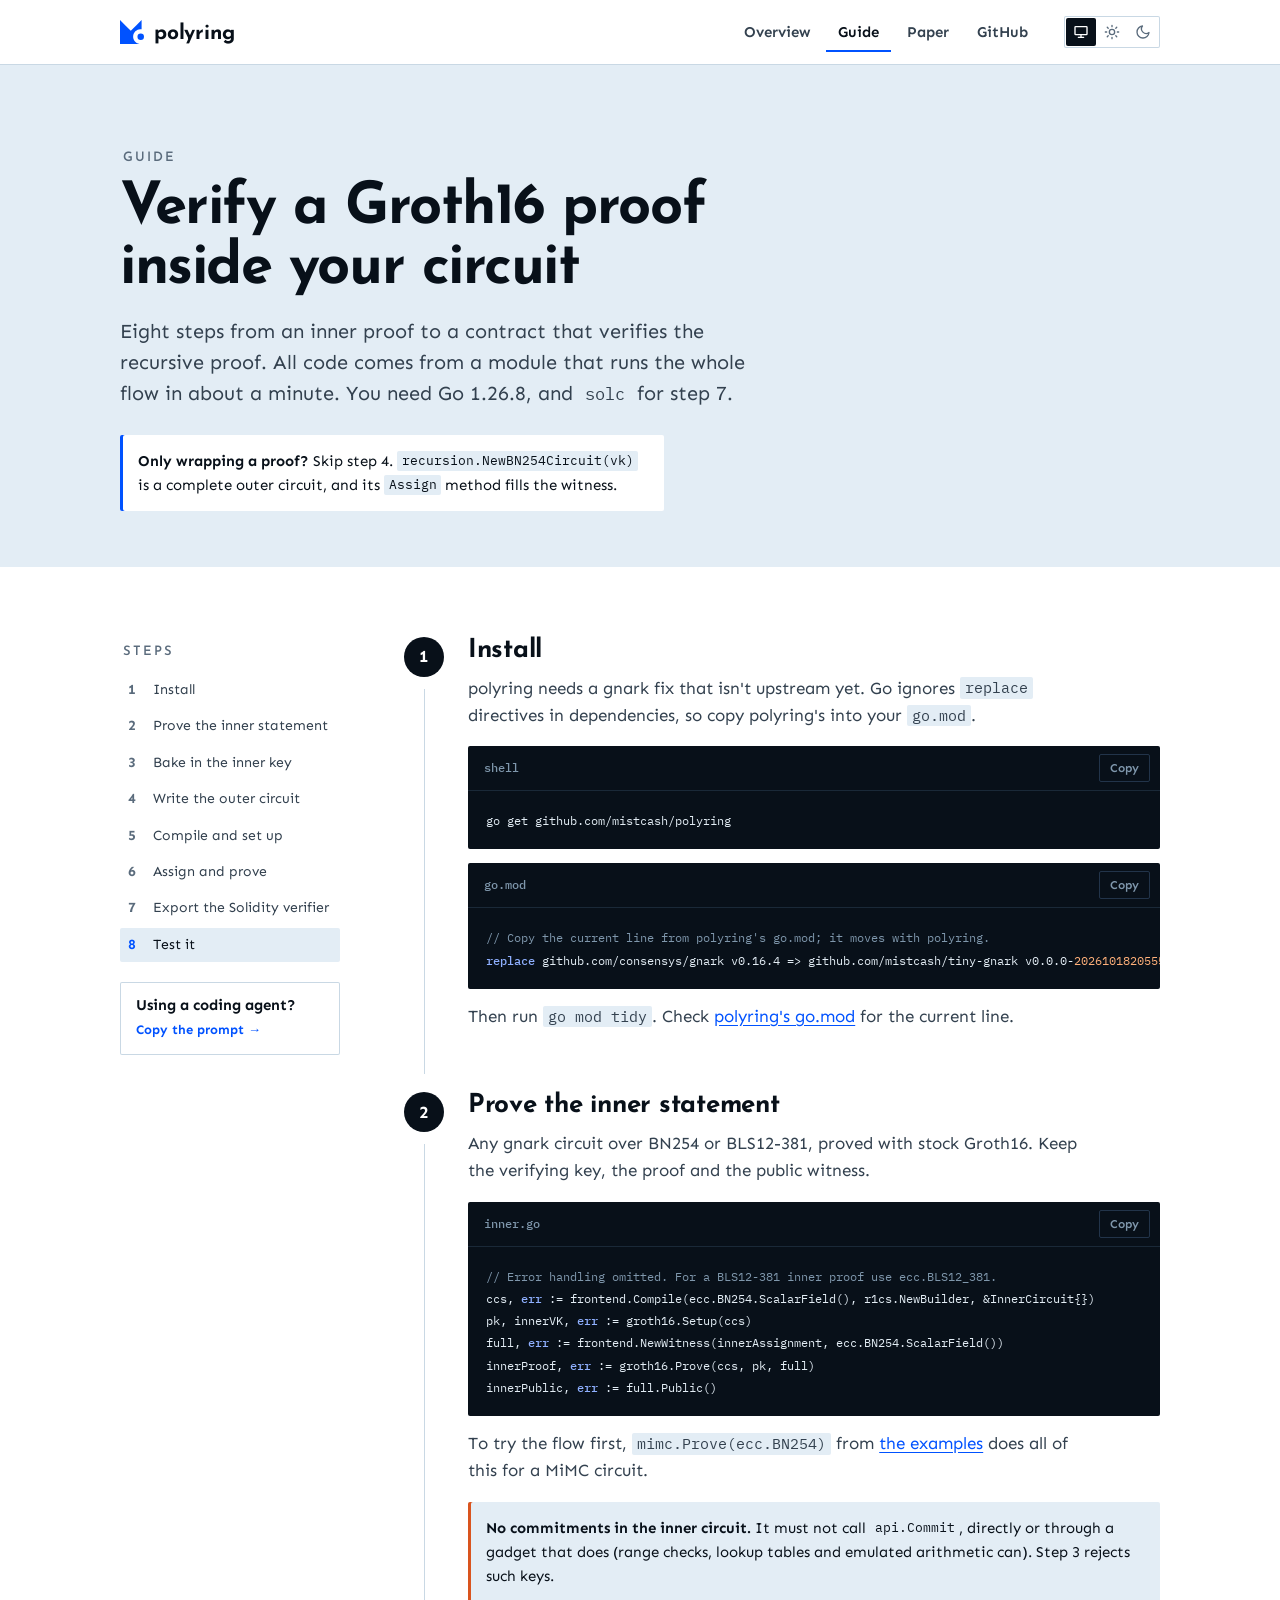
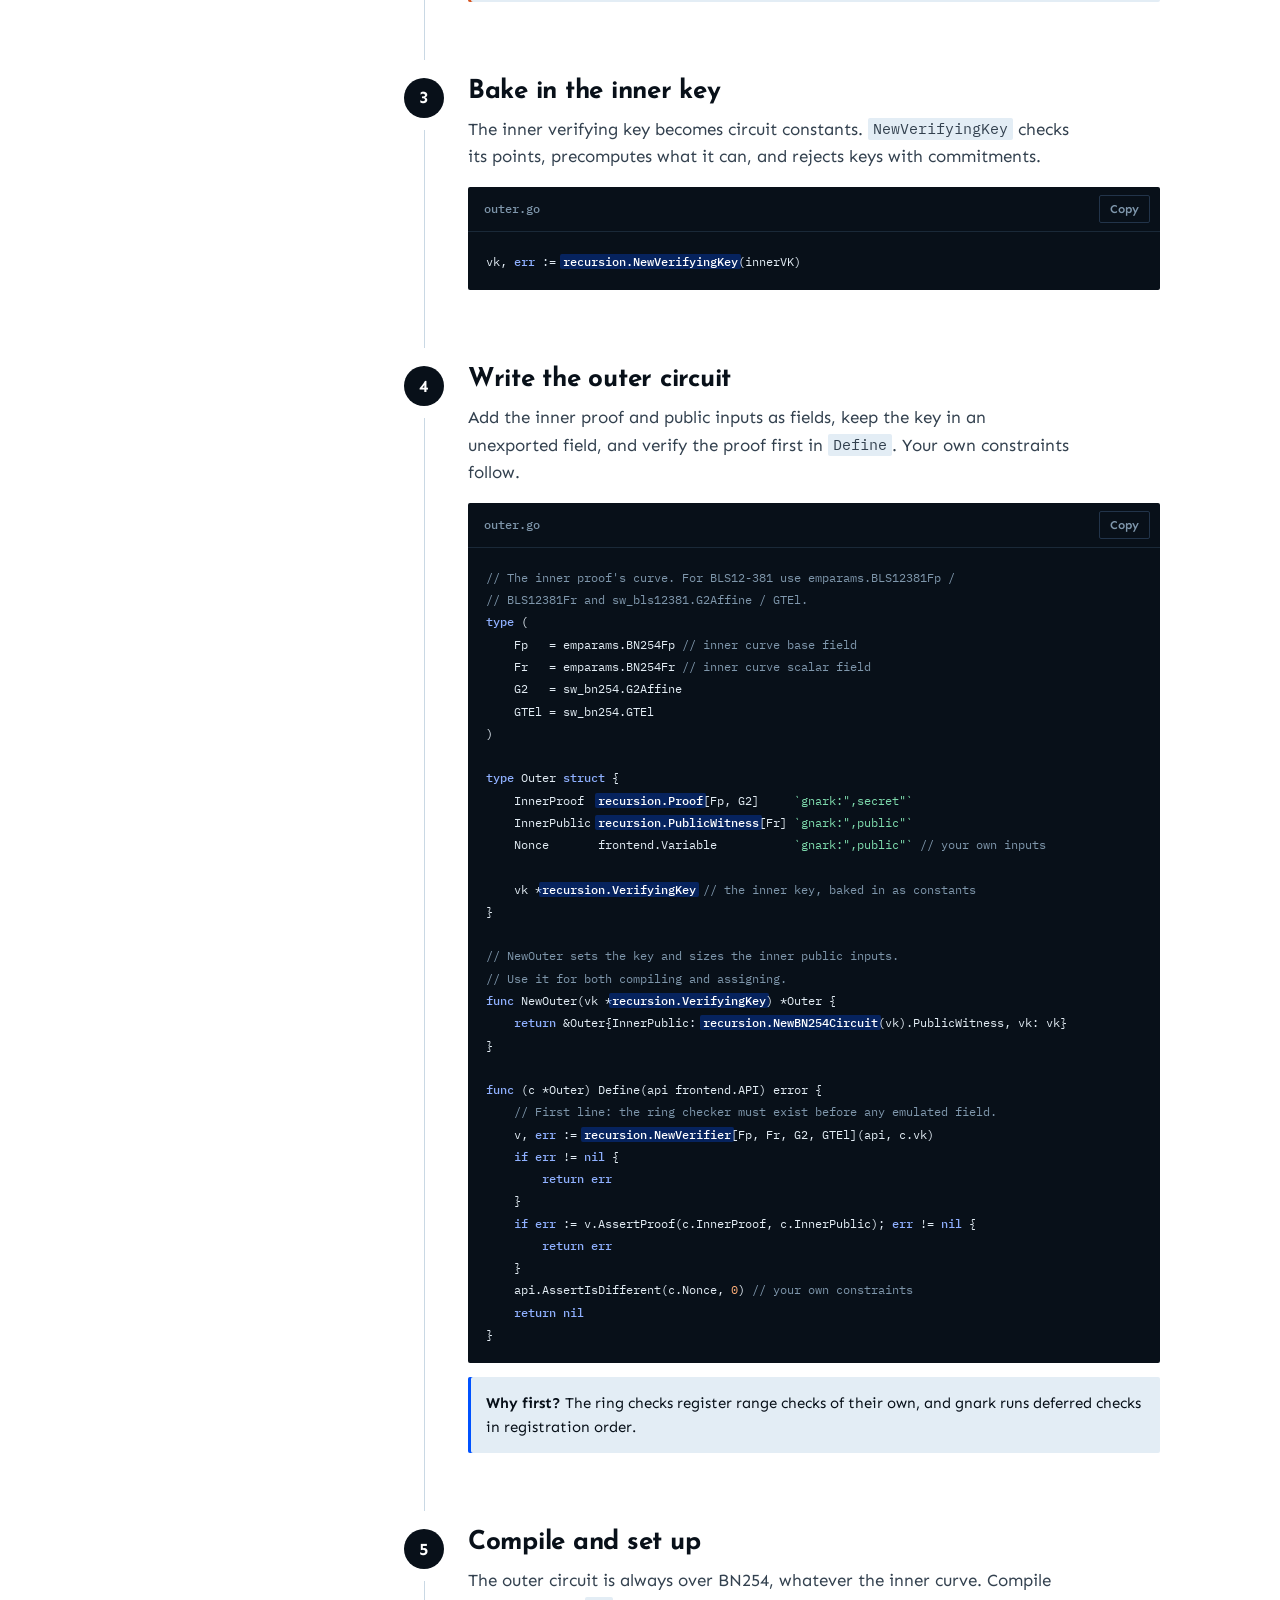
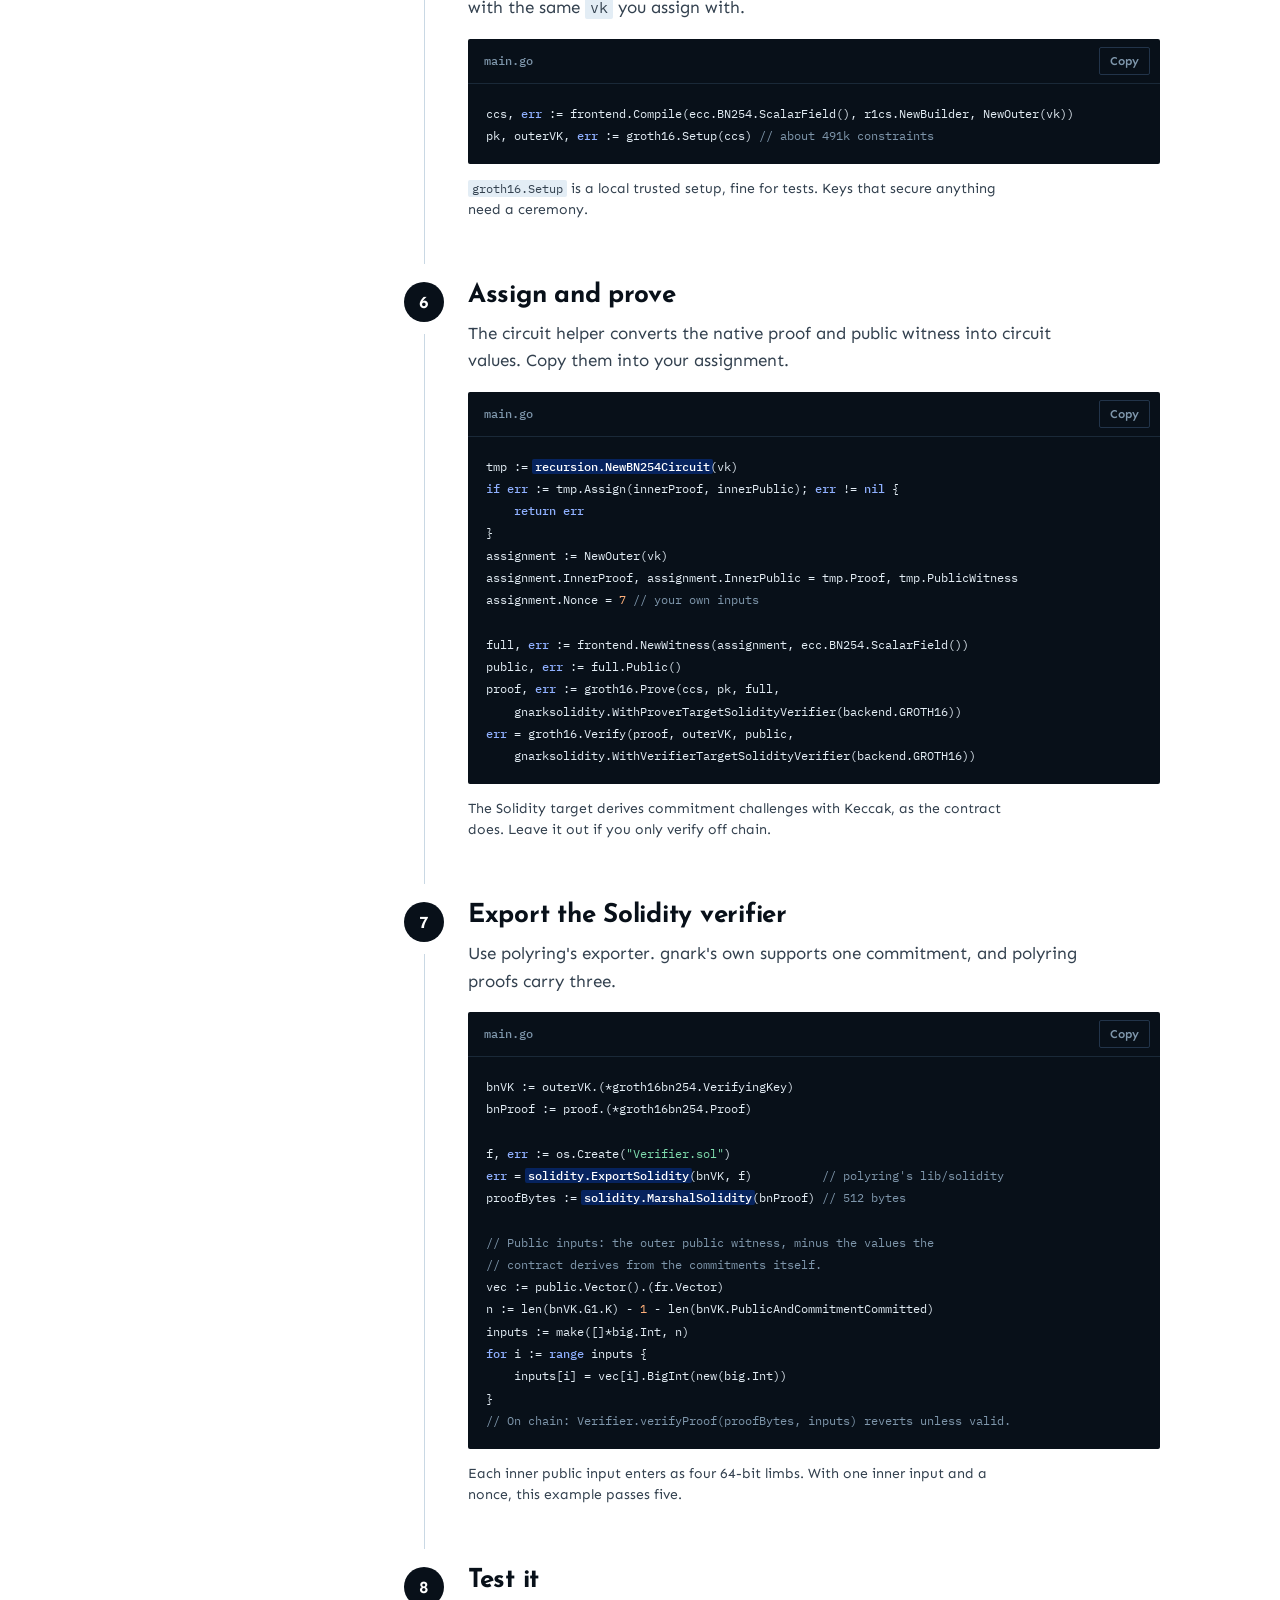
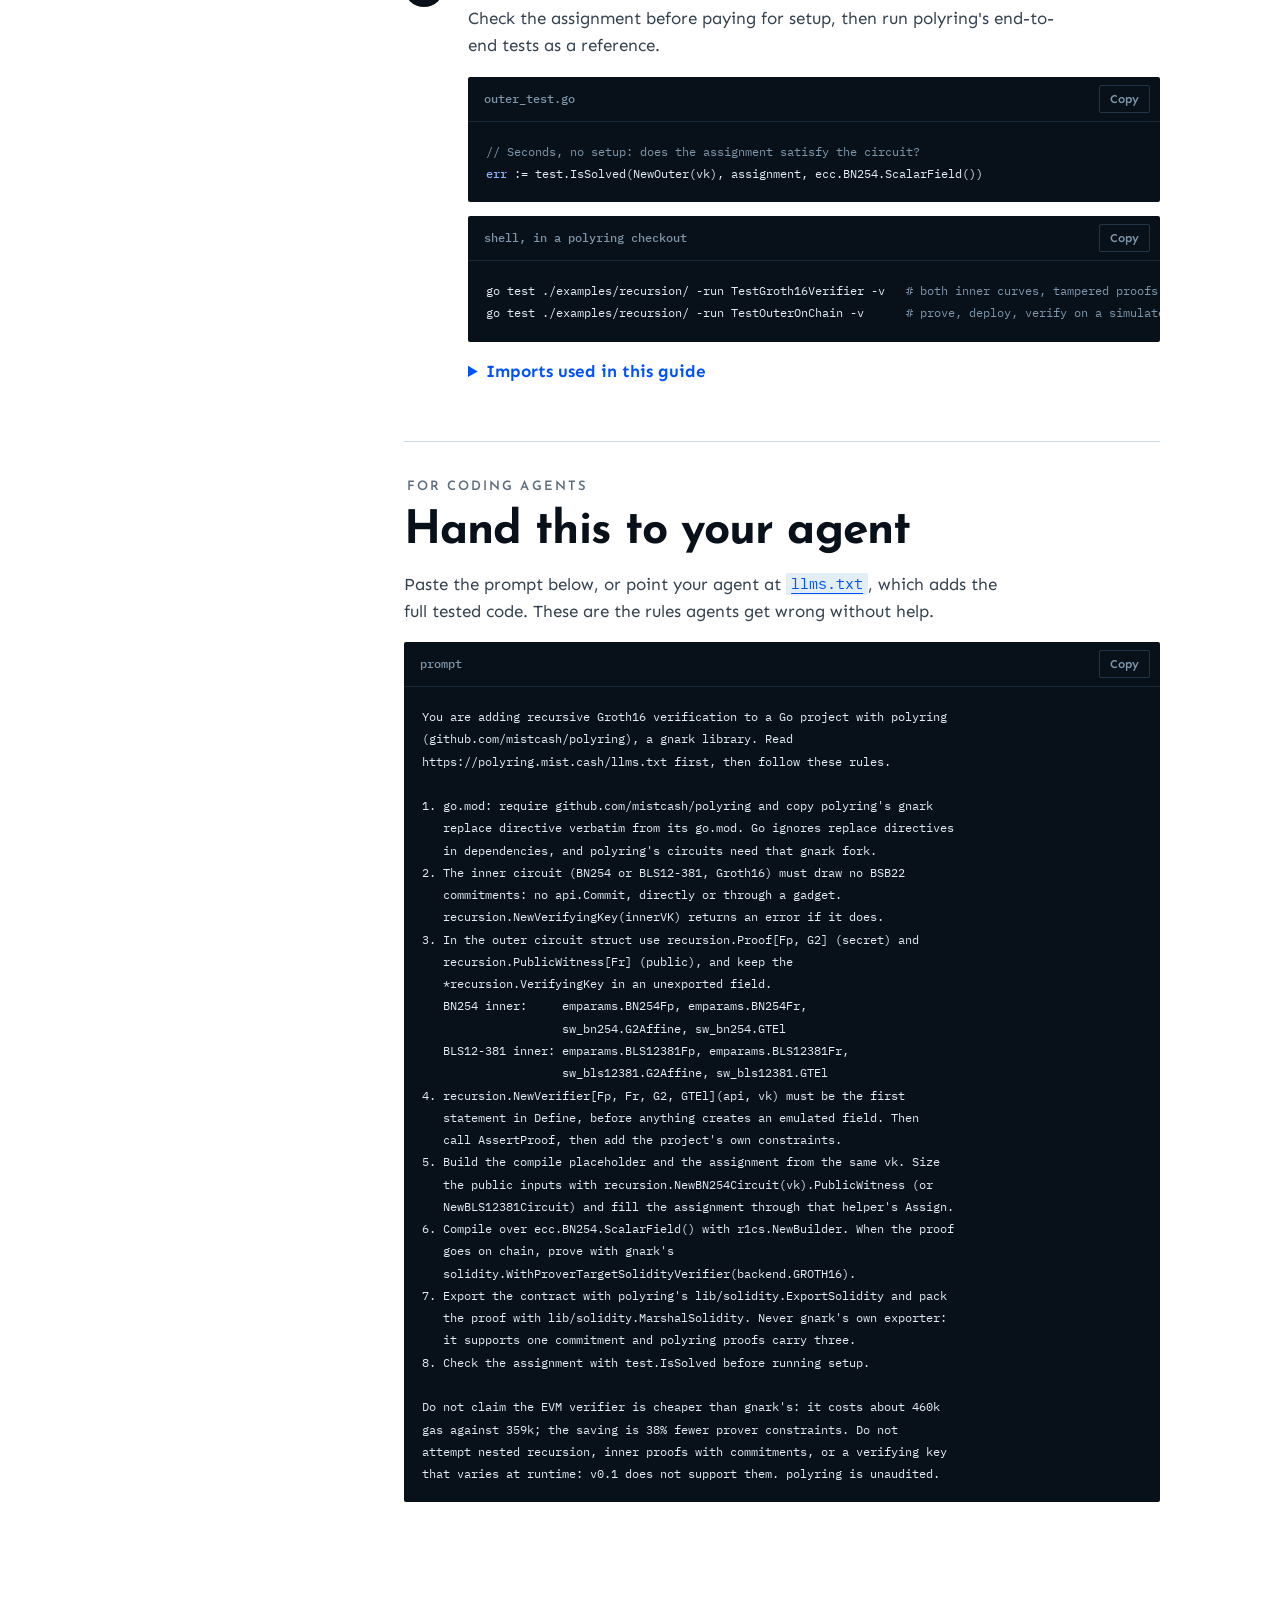
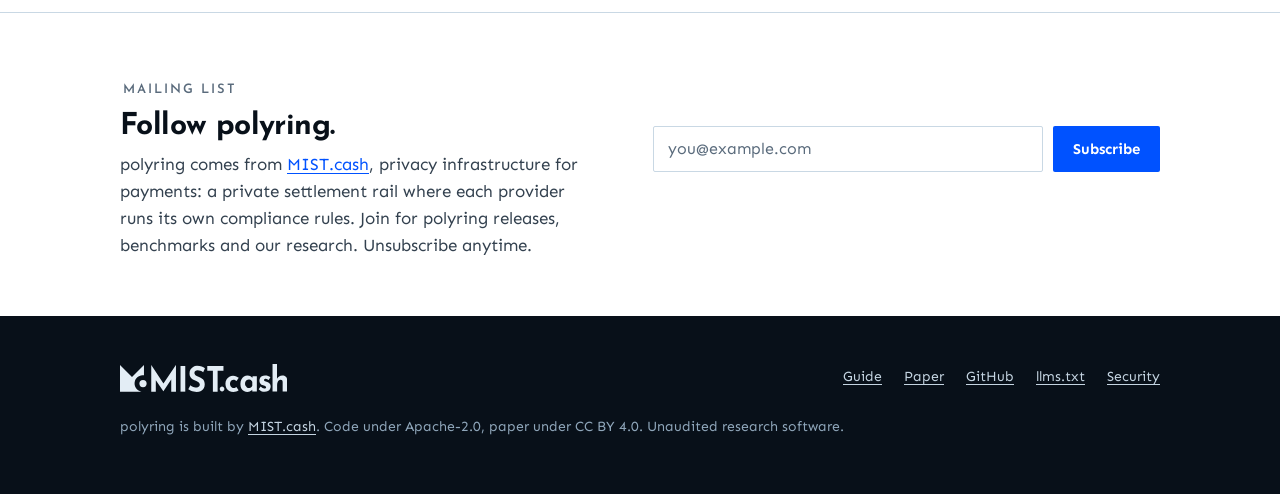
==== commit e36ba380: "docs: tighten landing hero, drop 'toolkit' from headlines, introduce MIST.cash in signup Co-Authored" ====
--- a/docs/guide.html
+++ b/docs/guide.html
@@ -23,7 +23,7 @@
   <meta name="twitter:card" content="summary_large_image">
   <meta property="og:image:width" content="1200">
   <meta property="og:image:height" content="630">
-  <meta property="og:image:alt" content="polyring toolkit: fast polyring multiplications in gnark">
+  <meta property="og:image:alt" content="polyring: fast polynomial ring multiplications in gnark">
   <meta name="twitter:title" content="Verify a Groth16 proof inside a gnark circuit">
   <meta name="twitter:description" content="Eight steps with tested code, from an inner proof to an on-chain verifier.">
   <meta name="twitter:image" content="https://polyring.mist.cash/og.png">
@@ -378,8 +378,8 @@
     <div class="wrap">
       <div>
         <span class="eyebrow">Mailing list</span>
-        <h2 id="subscribe-h">Hear when polyring ships.</h2>
-        <p>New releases, benchmarks and research from MIST.cash. Unsubscribe anytime.</p>
+        <h2 id="subscribe-h">Follow polyring.</h2>
+        <p>polyring comes from <a href="https://mist.cash">MIST.cash</a>, privacy infrastructure for payments: a private settlement rail where each provider runs its own compliance rules. Join for polyring releases, benchmarks and our research. Unsubscribe anytime.</p>
       </div>
       <form class="signup" action="https://app.loops.so/api/newsletter-form/cmvi3csae08eb0j2fa2j1r12o" method="post">
         <label class="sr-only" for="signup-email">Email address</label>
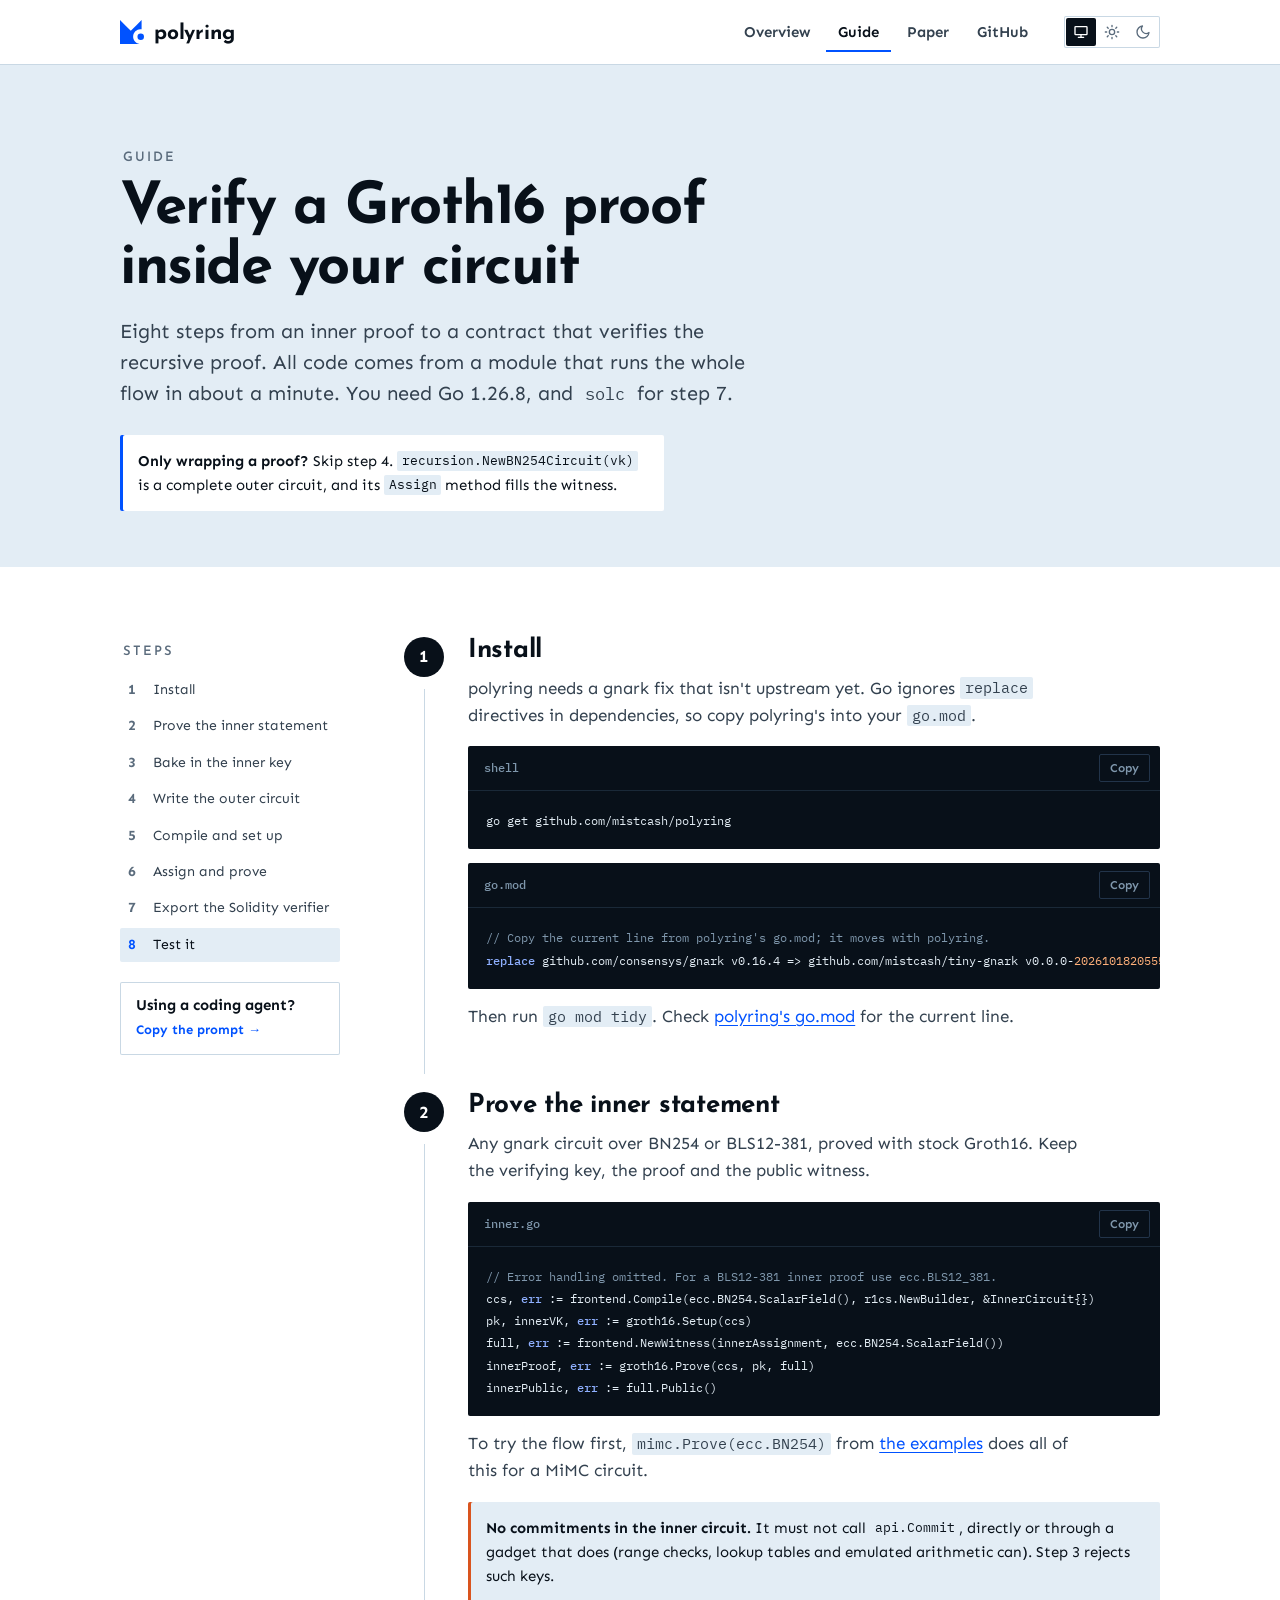
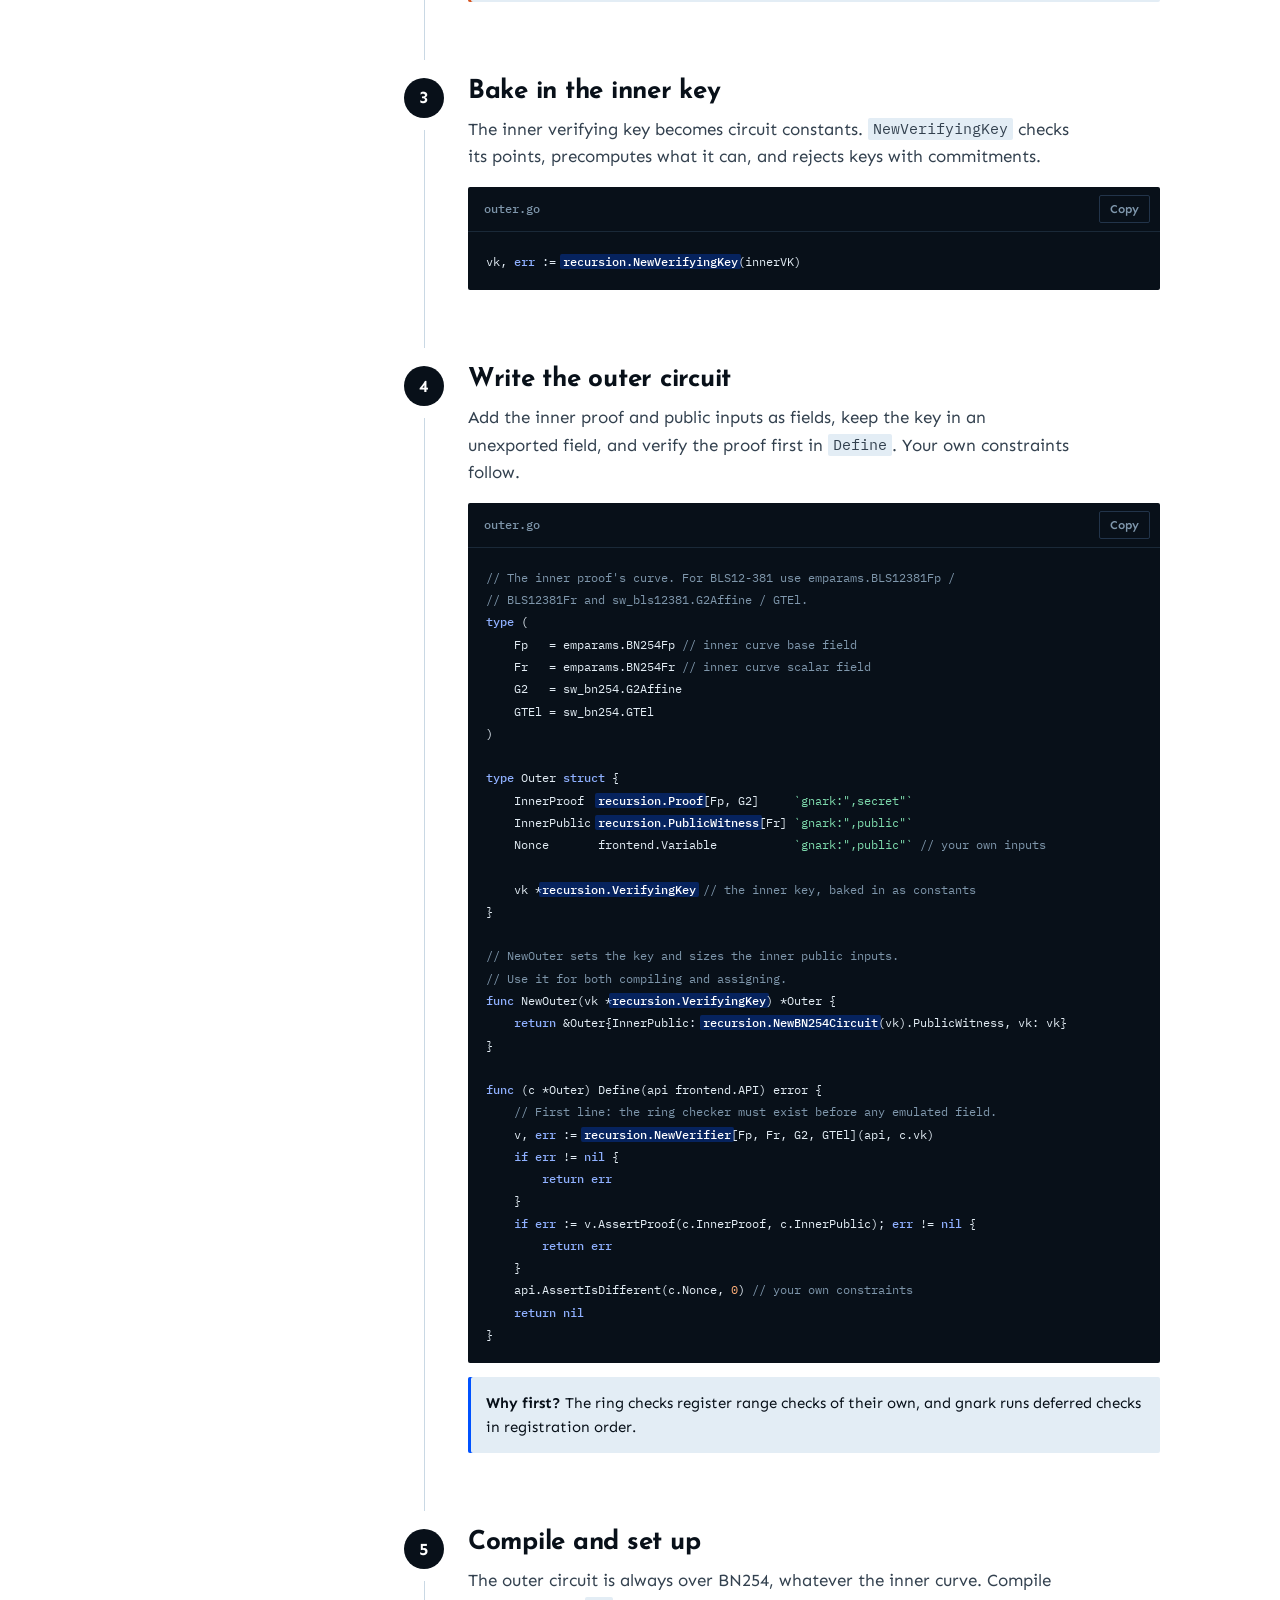
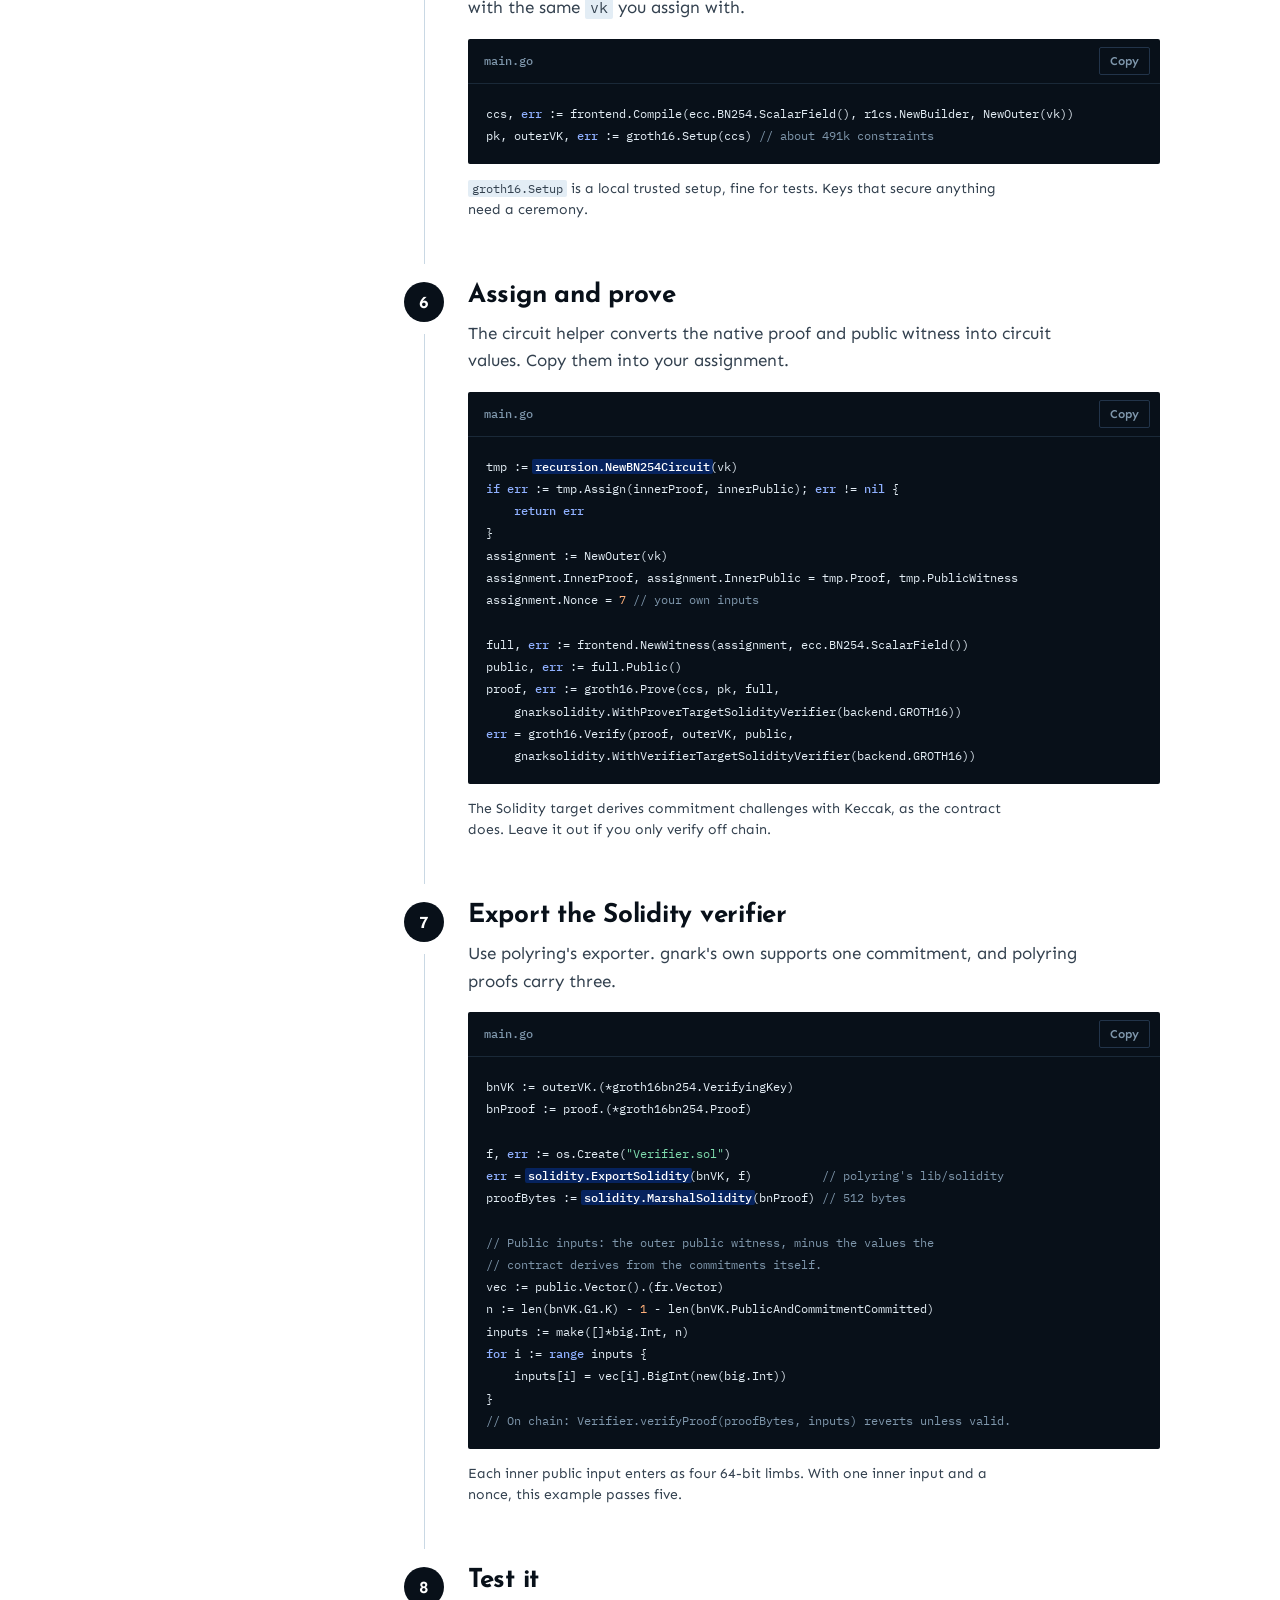
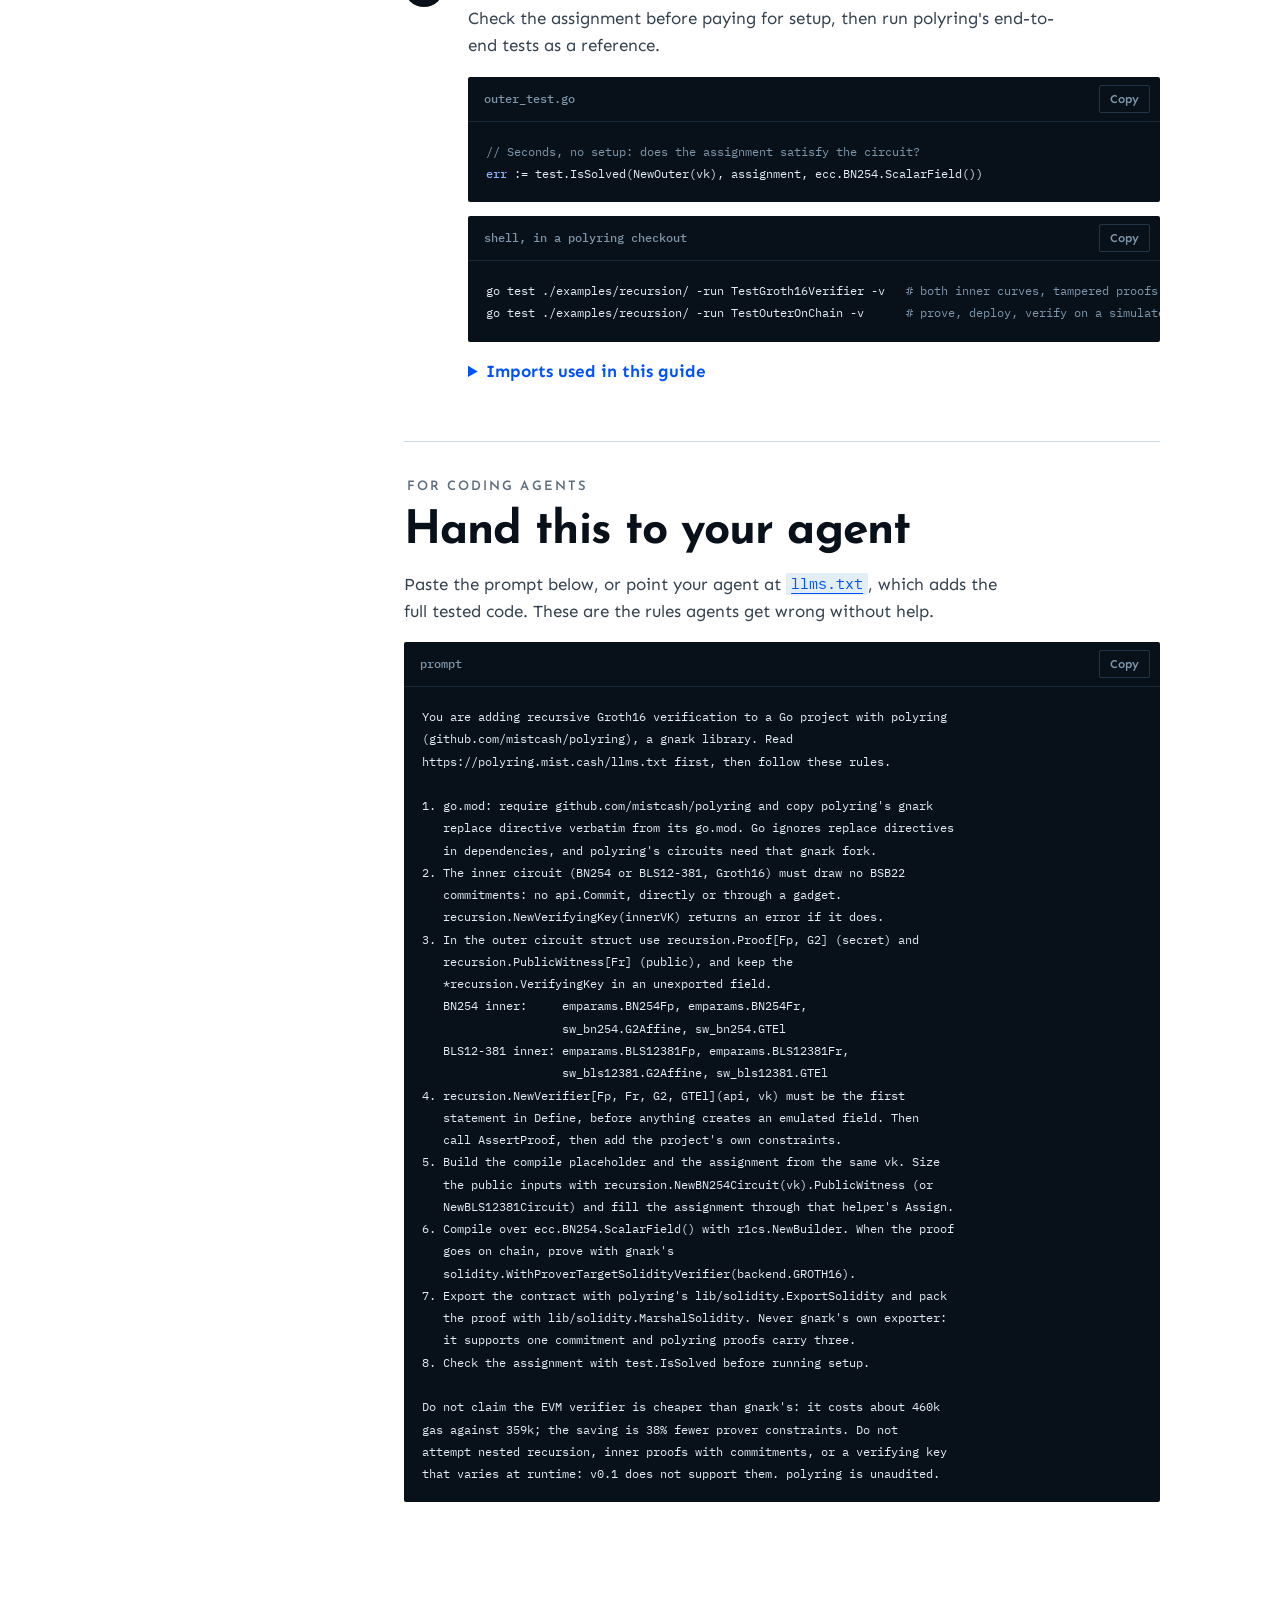
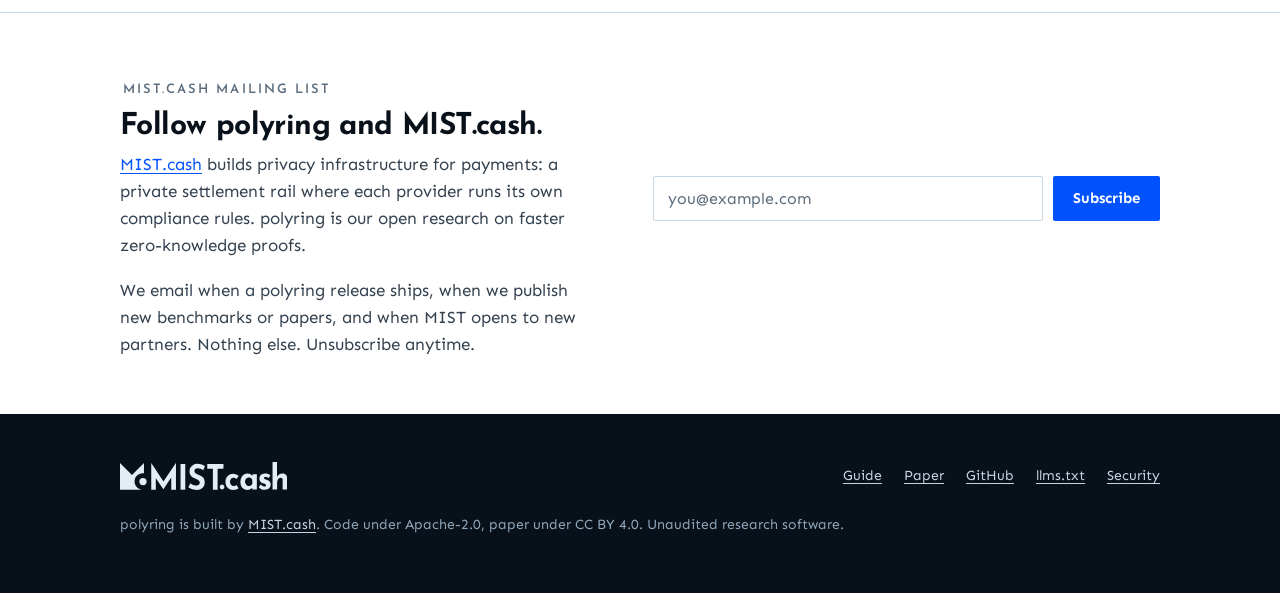
==== commit 25b5d17d: "docs: introduce MIST.cash and what the mailing list sends Co-Authored-By: Claude Opus 5.5 <noreply@a" ====
--- a/docs/guide.html
+++ b/docs/guide.html
@@ -377,9 +377,10 @@
   <section class="subscribe" aria-labelledby="subscribe-h">
     <div class="wrap">
       <div>
-        <span class="eyebrow">Mailing list</span>
-        <h2 id="subscribe-h">Follow polyring.</h2>
-        <p>polyring comes from <a href="https://mist.cash">MIST.cash</a>, privacy infrastructure for payments: a private settlement rail where each provider runs its own compliance rules. Join for polyring releases, benchmarks and our research. Unsubscribe anytime.</p>
+        <span class="eyebrow">MIST.cash mailing list</span>
+        <h2 id="subscribe-h">Follow polyring and MIST.cash.</h2>
+        <p><a href="https://mist.cash">MIST.cash</a> builds privacy infrastructure for payments: a private settlement rail where each provider runs its own compliance rules. polyring is our open research on faster zero-knowledge proofs.</p>
+        <p>We email when a polyring release ships, when we publish new benchmarks or papers, and when MIST opens to new partners. Nothing else. Unsubscribe anytime.</p>
       </div>
       <form class="signup" action="https://app.loops.so/api/newsletter-form/cmvi3csae08eb0j2fa2j1r12o" method="post">
         <label class="sr-only" for="signup-email">Email address</label>
--- a/docs/assets/site.css
+++ b/docs/assets/site.css
@@ -1169,6 +1169,10 @@
   color: var(--ink-2);
 }
 
+.subscribe p + p {
+  margin-top: 10px;
+}
+
 .signup .row {
   display: flex;
   flex-wrap: wrap;
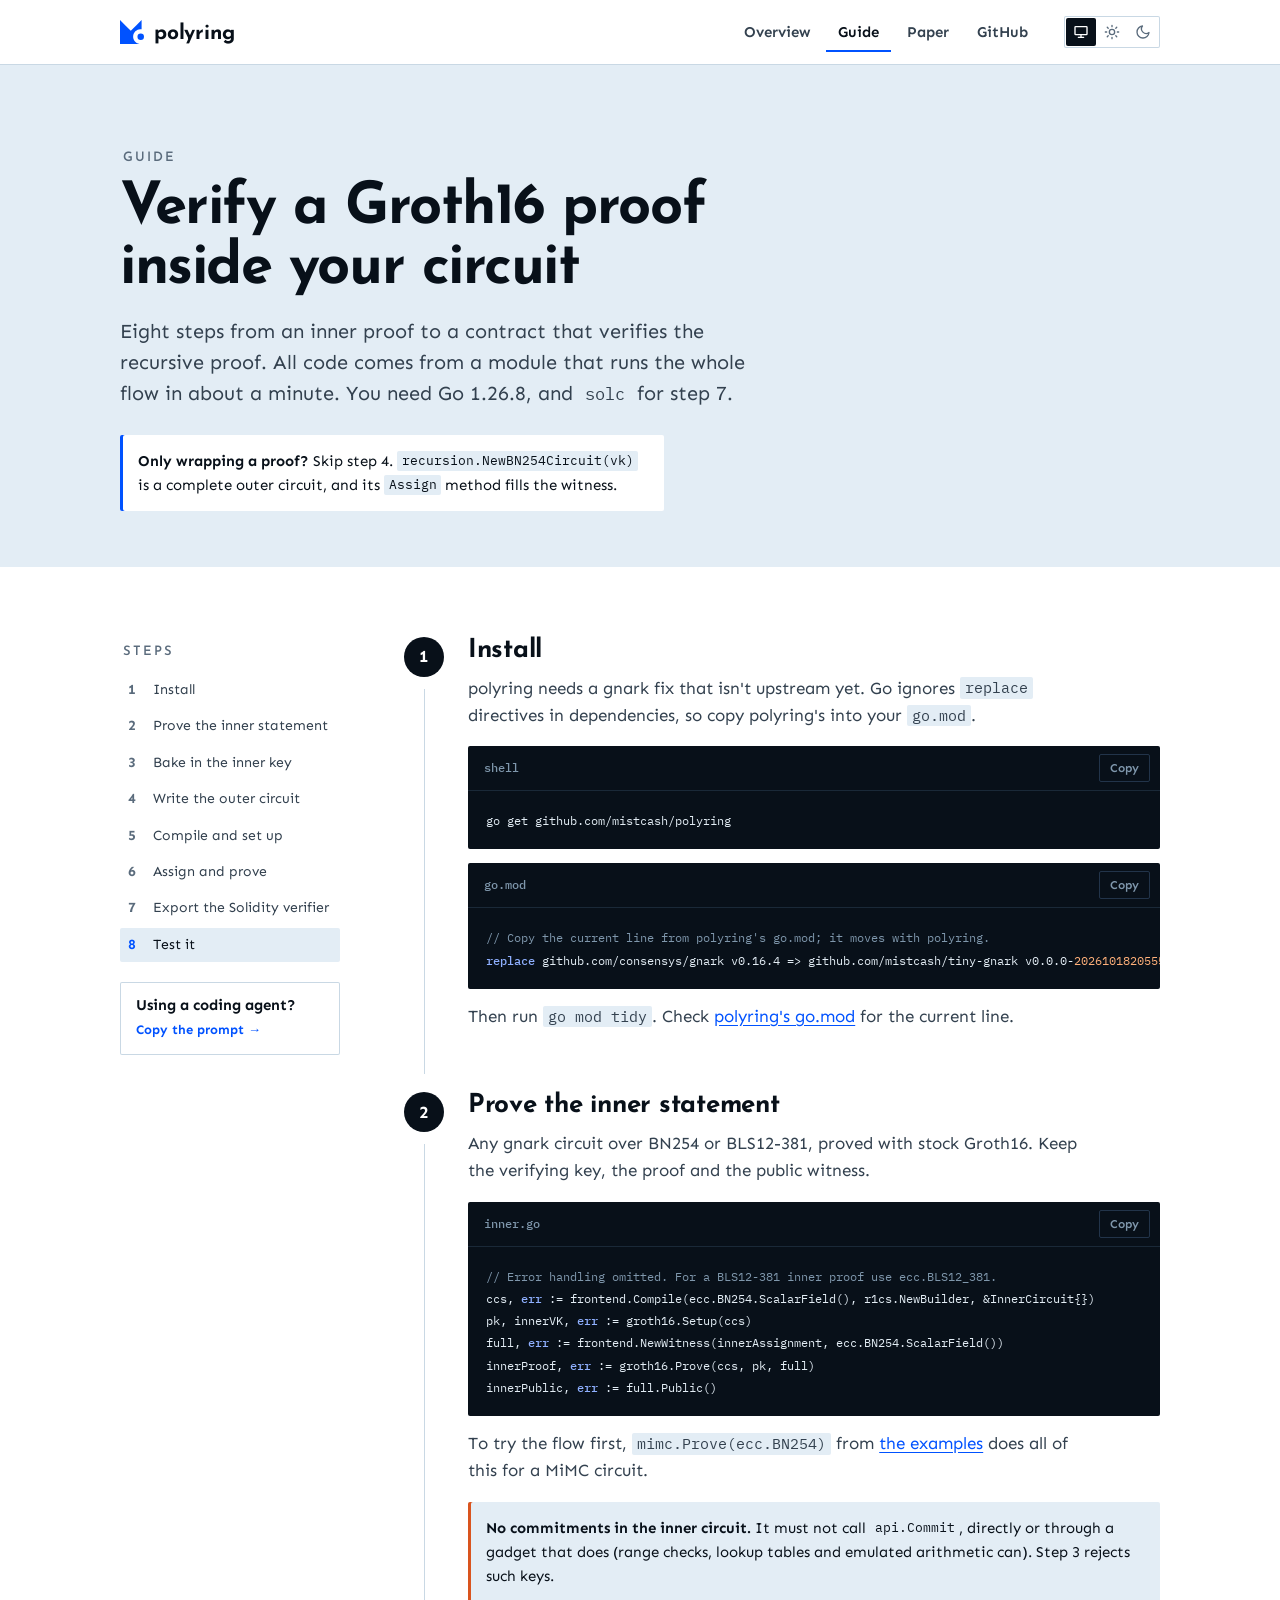
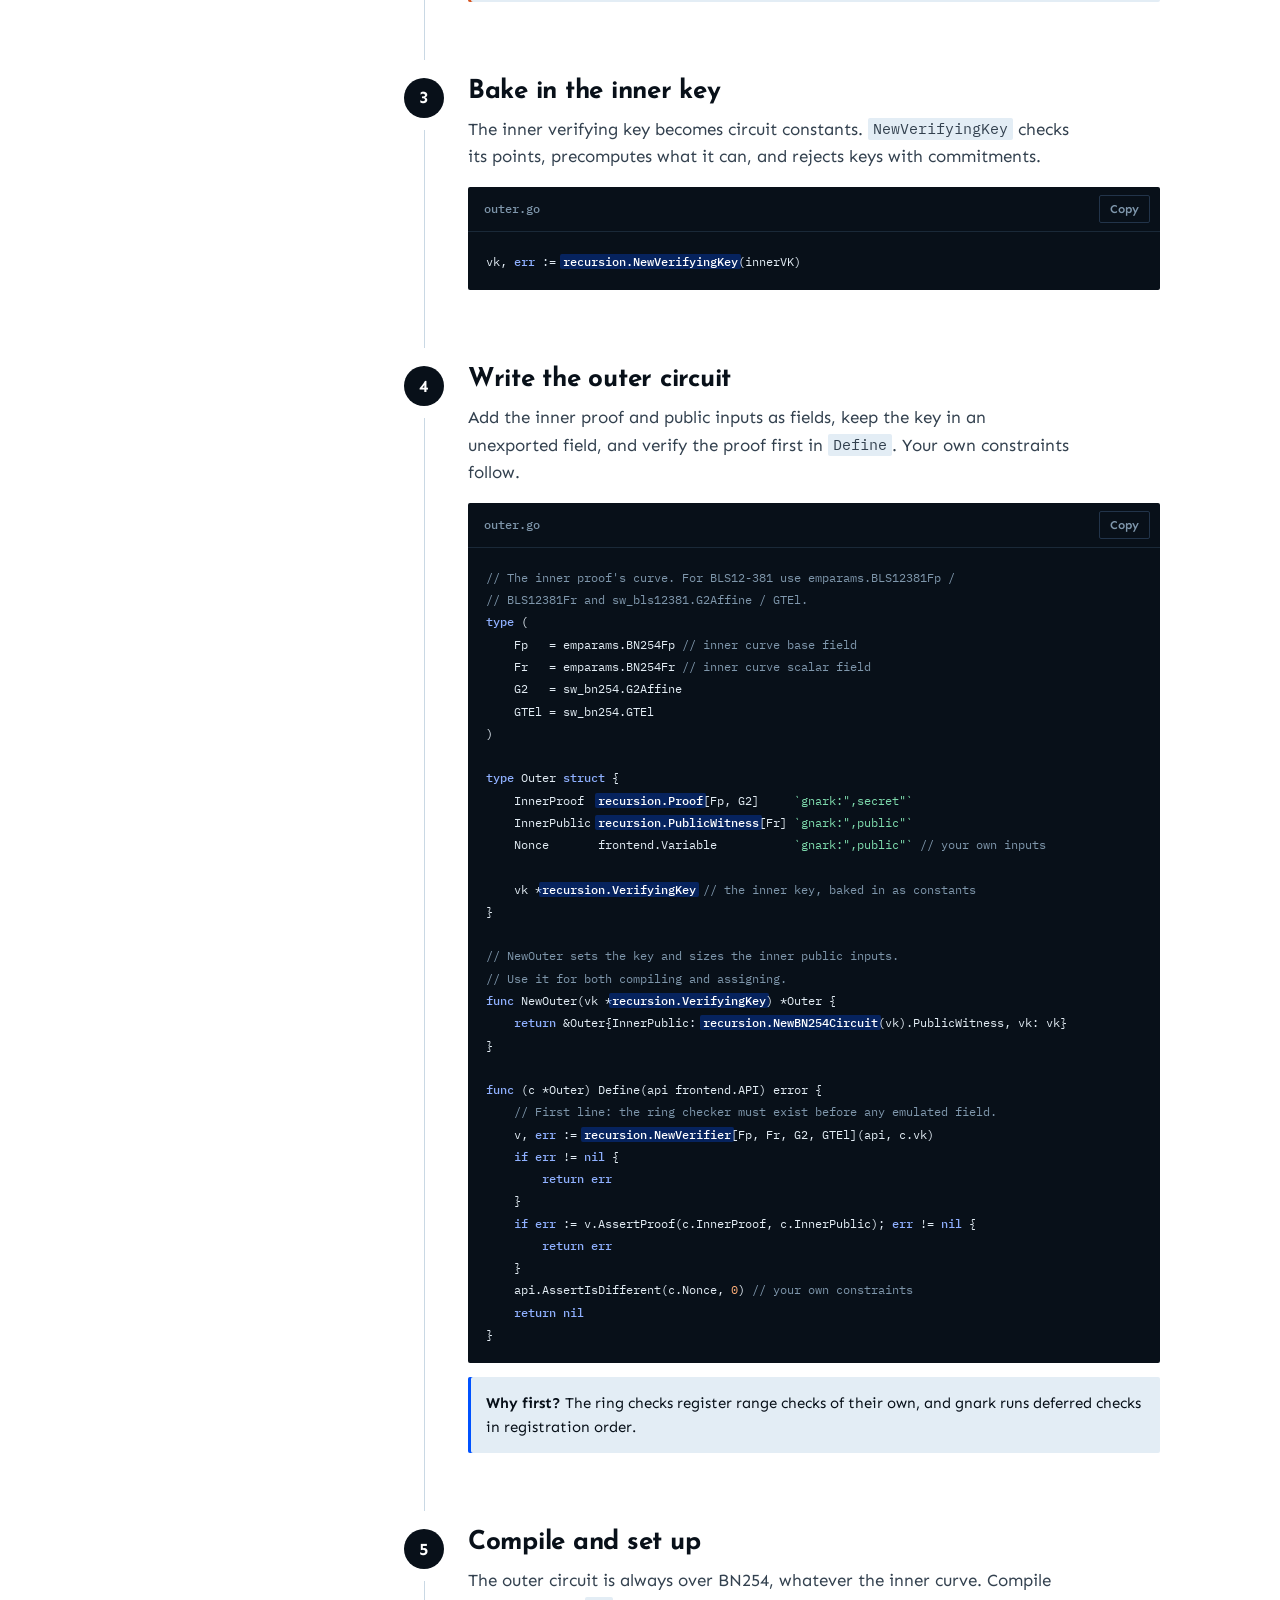
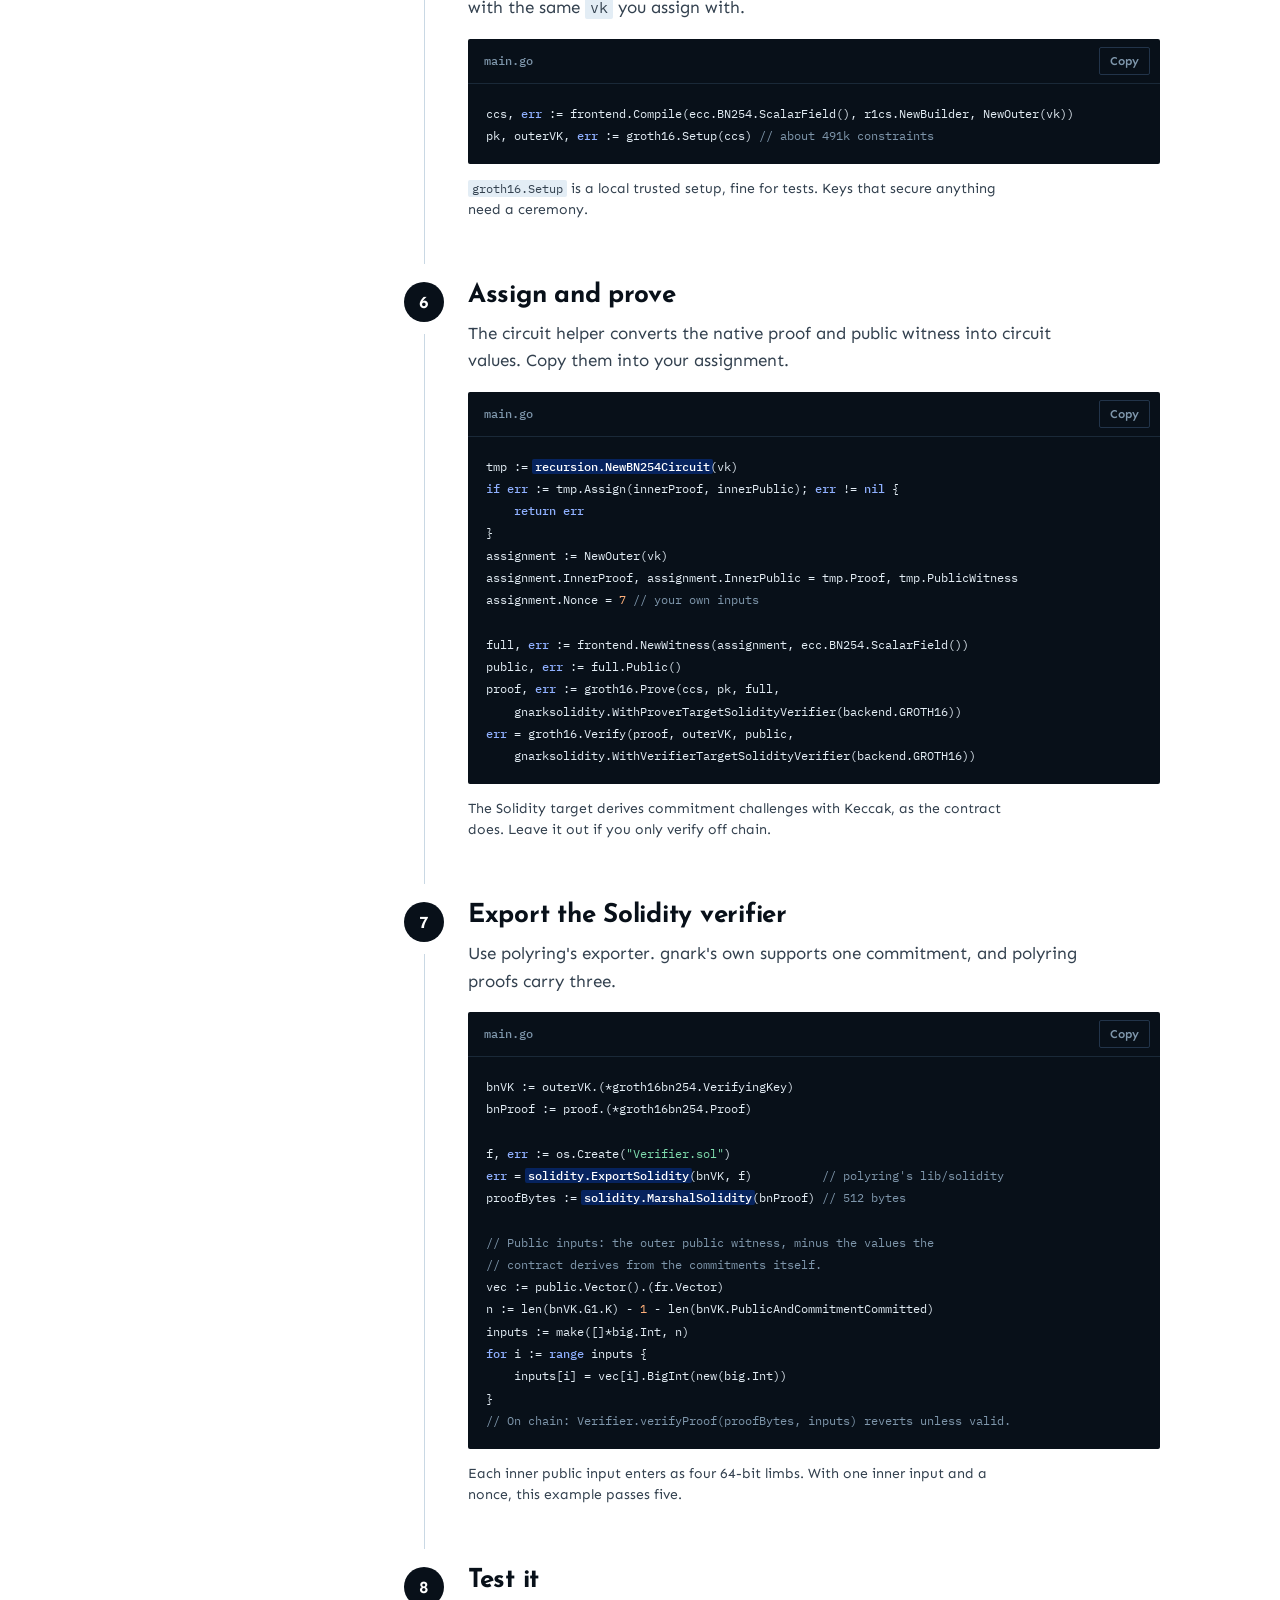
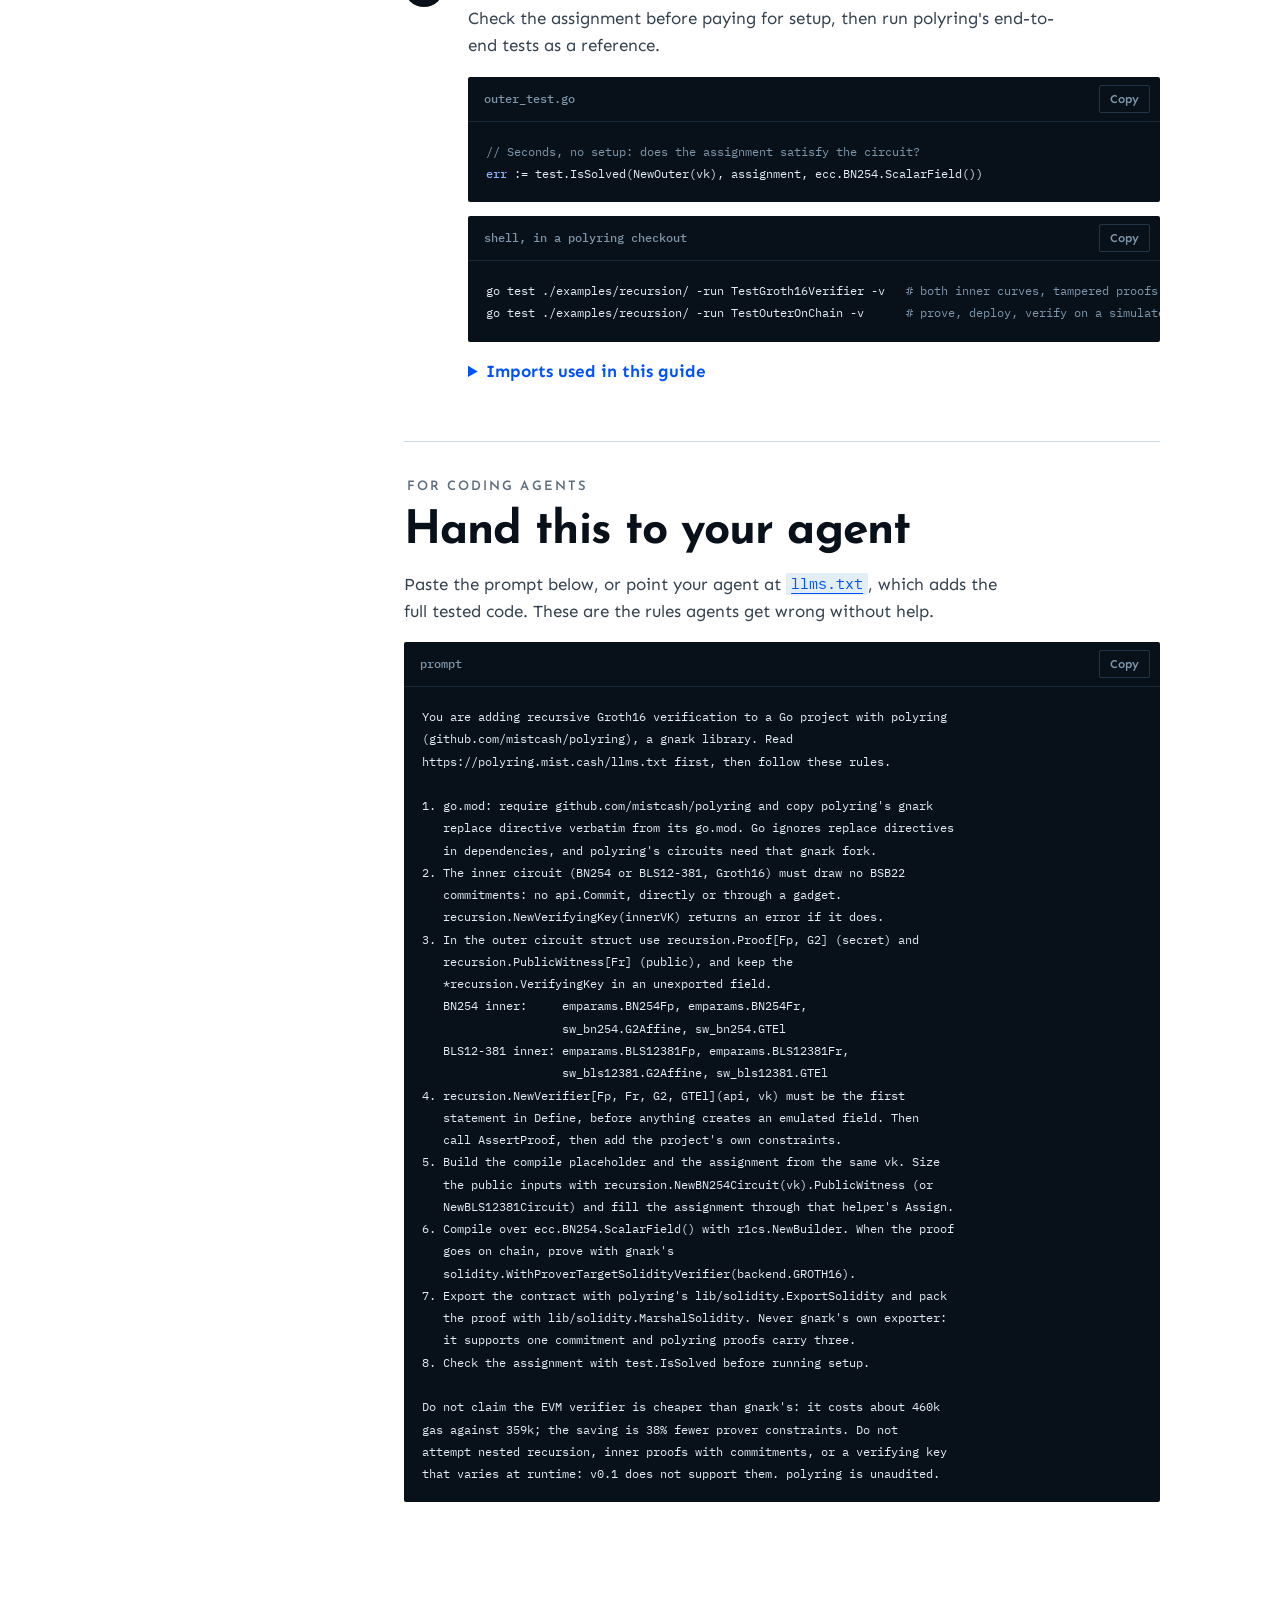
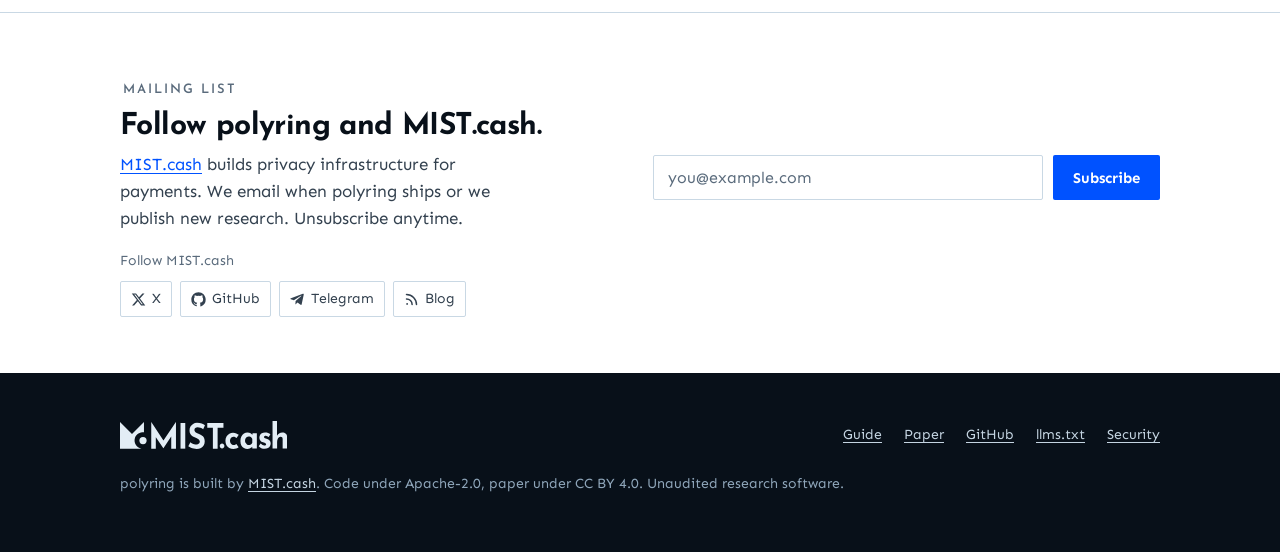
==== commit 99fd67d1: "docs: shorten signup copy, add MIST.cash socials, simplify hero lead Co-Authored-By: Claude Opus 5.5" ====
--- a/docs/guide.html
+++ b/docs/guide.html
@@ -377,10 +377,15 @@
   <section class="subscribe" aria-labelledby="subscribe-h">
     <div class="wrap">
       <div>
-        <span class="eyebrow">MIST.cash mailing list</span>
+        <span class="eyebrow">Mailing list</span>
         <h2 id="subscribe-h">Follow polyring and MIST.cash.</h2>
-        <p><a href="https://mist.cash">MIST.cash</a> builds privacy infrastructure for payments: a private settlement rail where each provider runs its own compliance rules. polyring is our open research on faster zero-knowledge proofs.</p>
-        <p>We email when a polyring release ships, when we publish new benchmarks or papers, and when MIST opens to new partners. Nothing else. Unsubscribe anytime.</p>
+        <p><a href="https://mist.cash">MIST.cash</a> builds privacy infrastructure for payments. We email when polyring ships or we publish new research. Unsubscribe anytime.</p>
+        <div class="socials"><span>Follow MIST.cash</span>
+          <a href="https://x.com/_mistcash"><svg viewBox="0 0 24 24" fill="currentColor" aria-hidden="true"><path d="M18.244 2.25h3.308l-7.227 8.26 8.502 11.24H16.17l-5.214-6.817L4.99 21.75H1.68l7.73-8.835L1.254 2.25H8.08l4.713 6.231zm-1.161 17.52h1.833L7.084 4.126H5.117z"/></svg>X</a>
+          <a href="https://github.com/mistcash"><svg viewBox="0 0 24 24" fill="currentColor" aria-hidden="true"><path d="M12 .5C5.73.5.5 5.73.5 12a11.5 11.5 0 0 0 7.86 10.92c.58.1.79-.25.79-.56v-2c-3.2.7-3.87-1.37-3.87-1.37-.52-1.33-1.28-1.68-1.28-1.68-1.05-.72.08-.7.08-.7 1.16.08 1.77 1.19 1.77 1.19 1.03 1.77 2.7 1.26 3.36.96.1-.75.4-1.26.73-1.55-2.55-.29-5.24-1.28-5.24-5.69 0-1.26.45-2.29 1.19-3.1-.12-.29-.52-1.46.11-3.05 0 0 .97-.31 3.17 1.18a11 11 0 0 1 5.77 0c2.2-1.49 3.17-1.18 3.17-1.18.63 1.59.23 2.76.11 3.05.74.81 1.19 1.84 1.19 3.1 0 4.42-2.7 5.4-5.26 5.68.41.36.78 1.06.78 2.14v3.17c0 .31.21.67.8.56A11.5 11.5 0 0 0 23.5 12C23.5 5.73 18.27.5 12 .5z"/></svg>GitHub</a>
+          <a href="https://t.me/shramee"><svg viewBox="0 0 24 24" fill="currentColor" aria-hidden="true"><path d="M21.94 4.3 18.7 19.6c-.24 1.08-.88 1.35-1.78.84l-4.93-3.63-2.38 2.29c-.26.26-.48.48-.99.48l.35-5.02 9.14-8.26c.4-.35-.09-.55-.62-.2L6.2 13.2l-4.87-1.52c-1.06-.33-1.08-1.06.22-1.57L20.6 2.77c.88-.33 1.65.2 1.34 1.53z"/></svg>Telegram</a>
+          <a href="https://mist.cash/blog"><svg viewBox="0 0 24 24" fill="none" stroke="currentColor" stroke-width="2.4" stroke-linecap="round" aria-hidden="true"><path d="M4 11a9 9 0 0 1 9 9M4 4a16 16 0 0 1 16 16"/><circle cx="5" cy="19" r="1.5" fill="currentColor" stroke="none"/></svg>Blog</a>
+        </div>
       </div>
       <form class="signup" action="https://app.loops.so/api/newsletter-form/cmvi3csae08eb0j2fa2j1r12o" method="post">
         <label class="sr-only" for="signup-email">Email address</label>
--- a/docs/assets/site.css
+++ b/docs/assets/site.css
@@ -1169,8 +1169,44 @@
   color: var(--ink-2);
 }
 
-.subscribe p + p {
-  margin-top: 10px;
+.subscribe p {
+  max-width: 44ch;
+}
+
+.socials {
+  display: flex;
+  flex-wrap: wrap;
+  align-items: center;
+  gap: 8px;
+  margin-top: 18px;
+}
+
+.socials span {
+  flex-basis: 100%;
+  font-size: 14px;
+  color: var(--muted);
+}
+
+.socials a {
+  display: inline-flex;
+  align-items: center;
+  gap: 6px;
+  padding: 6px 10px;
+  font-size: 14px;
+  color: var(--ink-2);
+  text-decoration: none;
+  border: 1px solid var(--line);
+  border-radius: var(--radius);
+}
+
+.socials a:hover {
+  color: var(--ink);
+  border-color: var(--link);
+}
+
+.socials svg {
+  width: 15px;
+  height: 15px;
 }
 
 .signup .row {
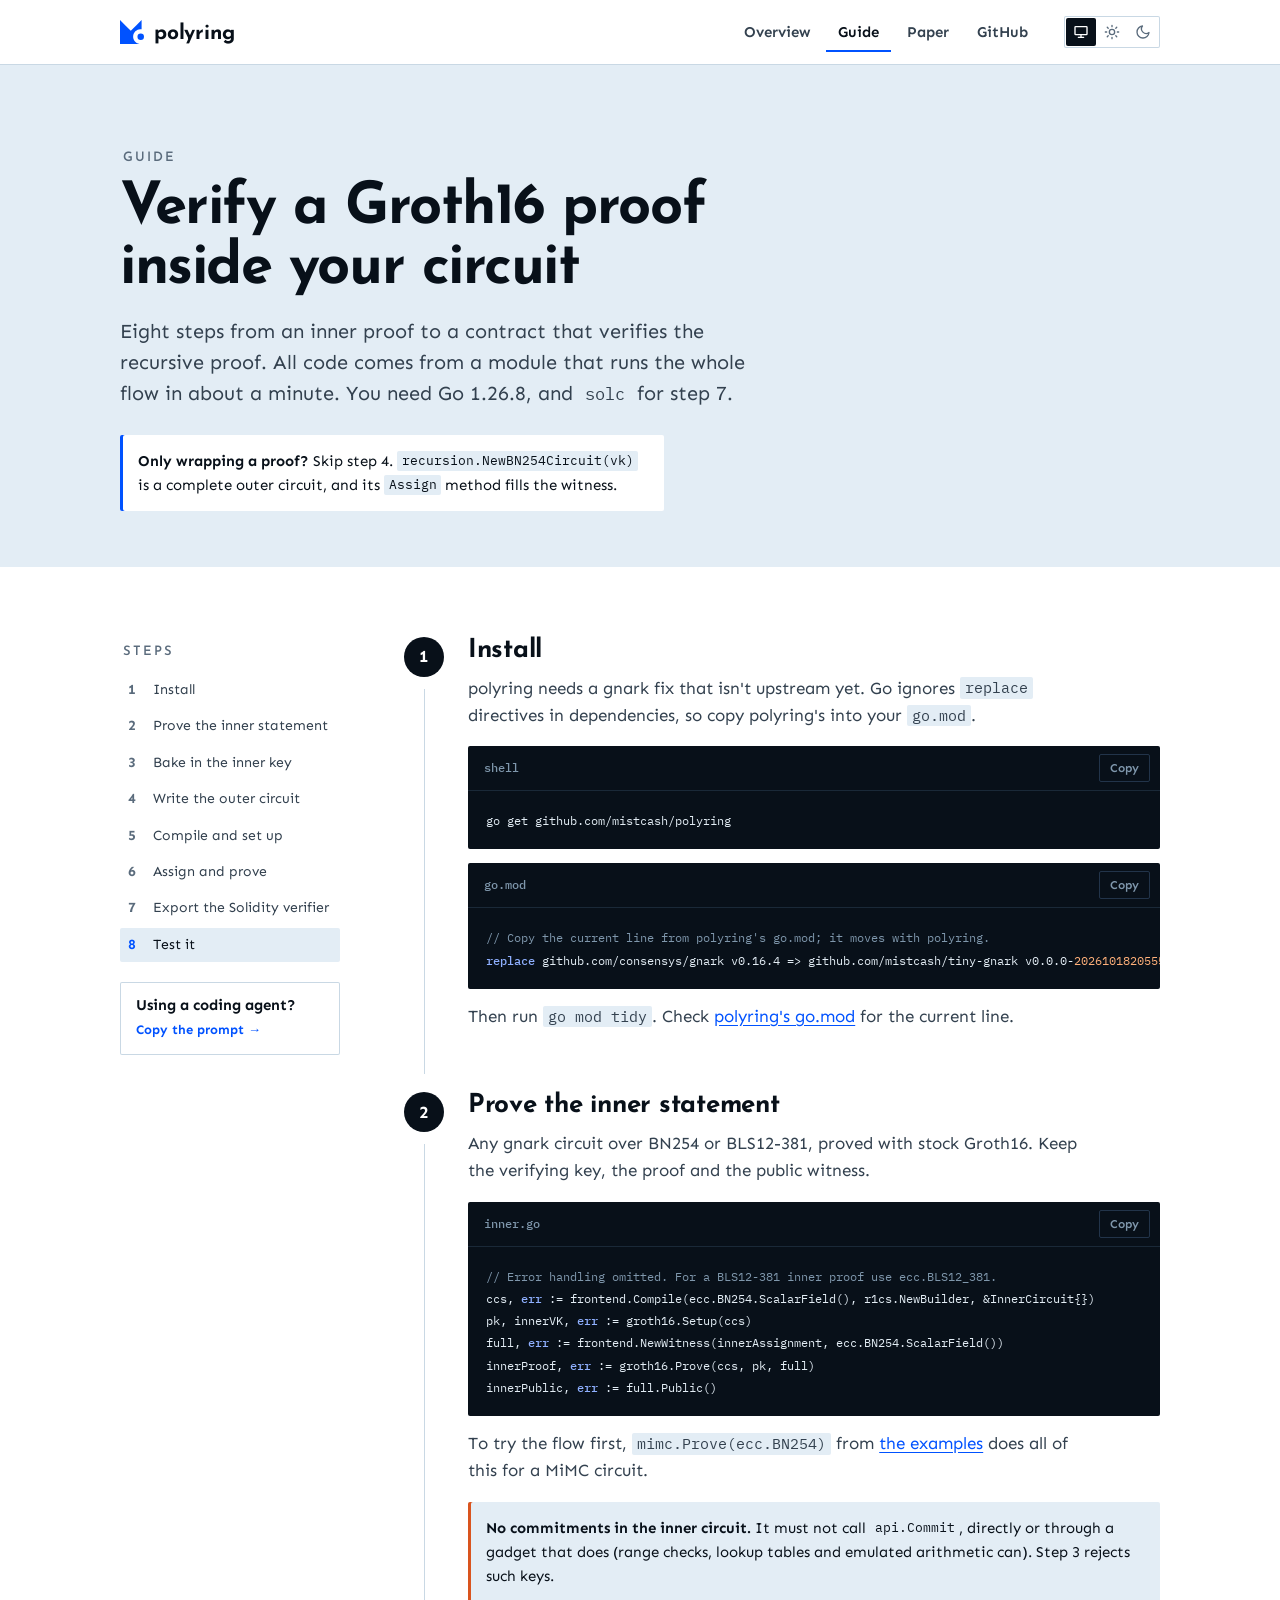
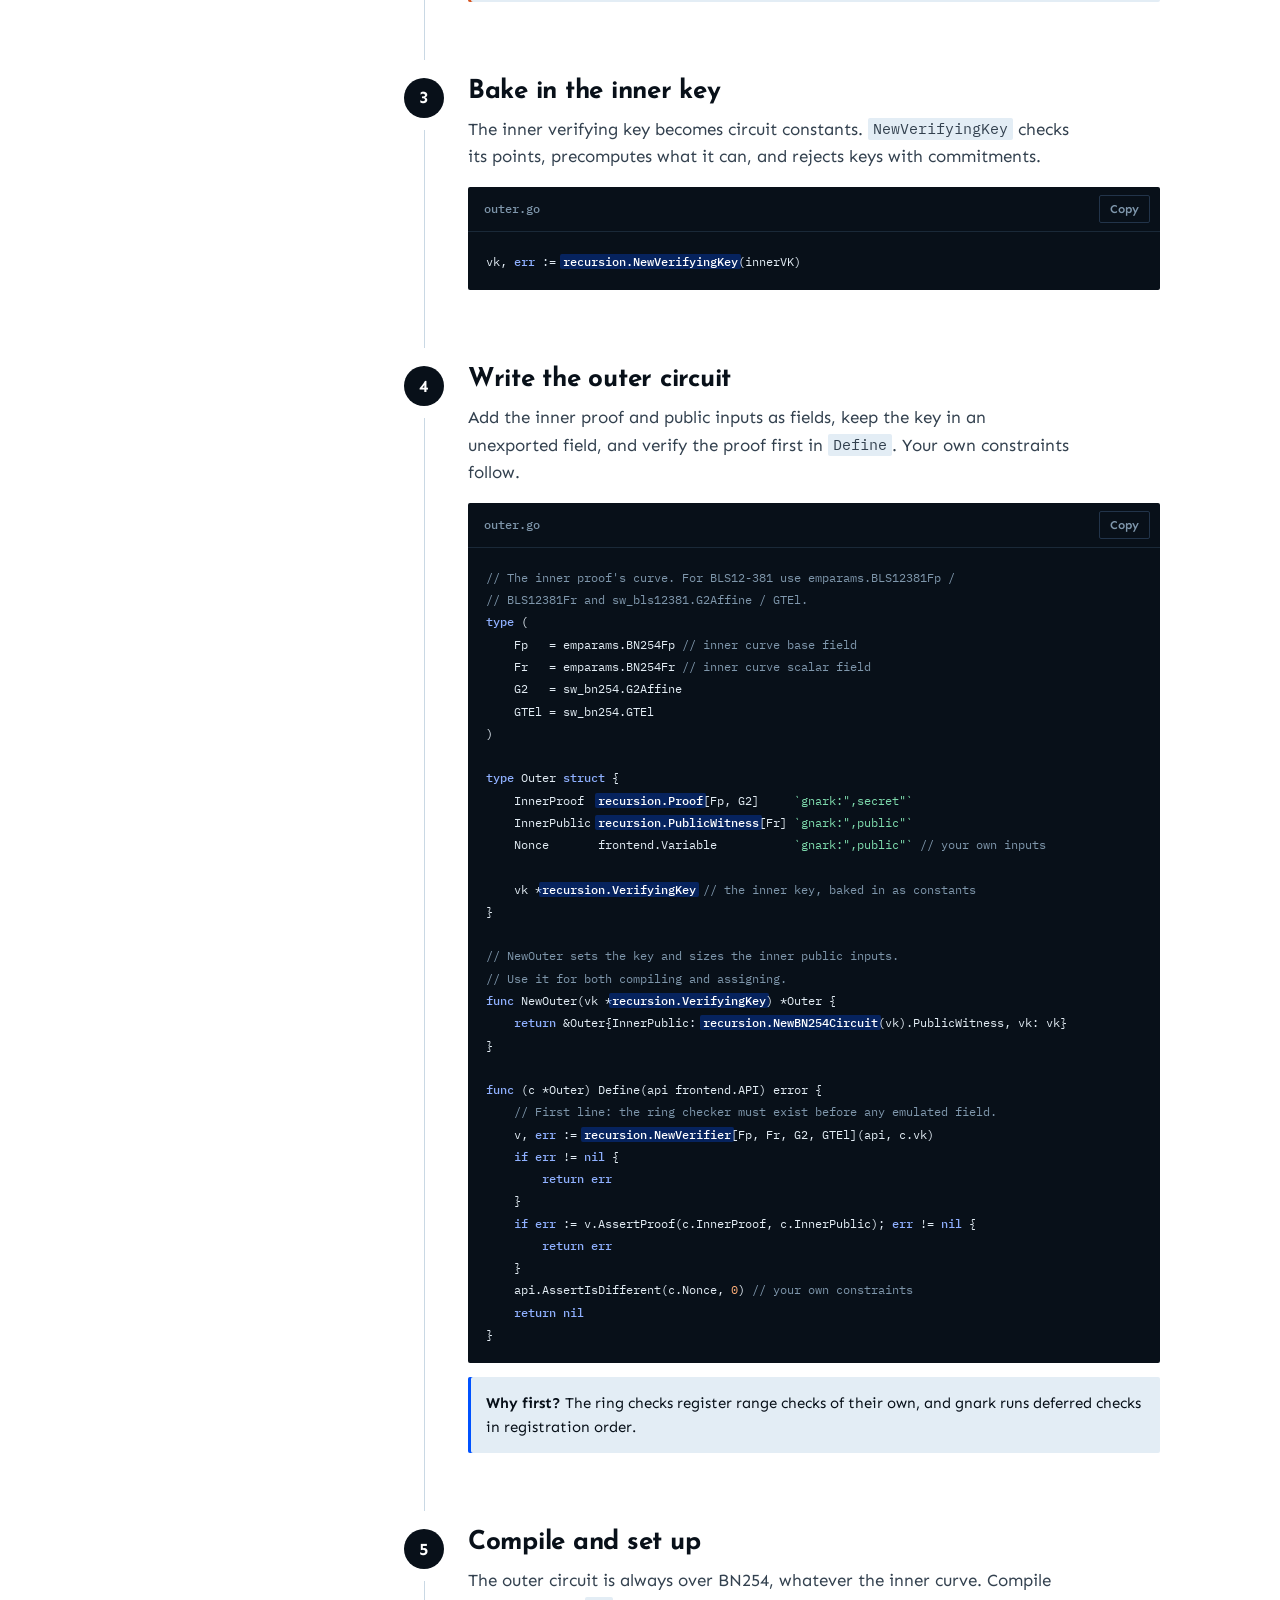
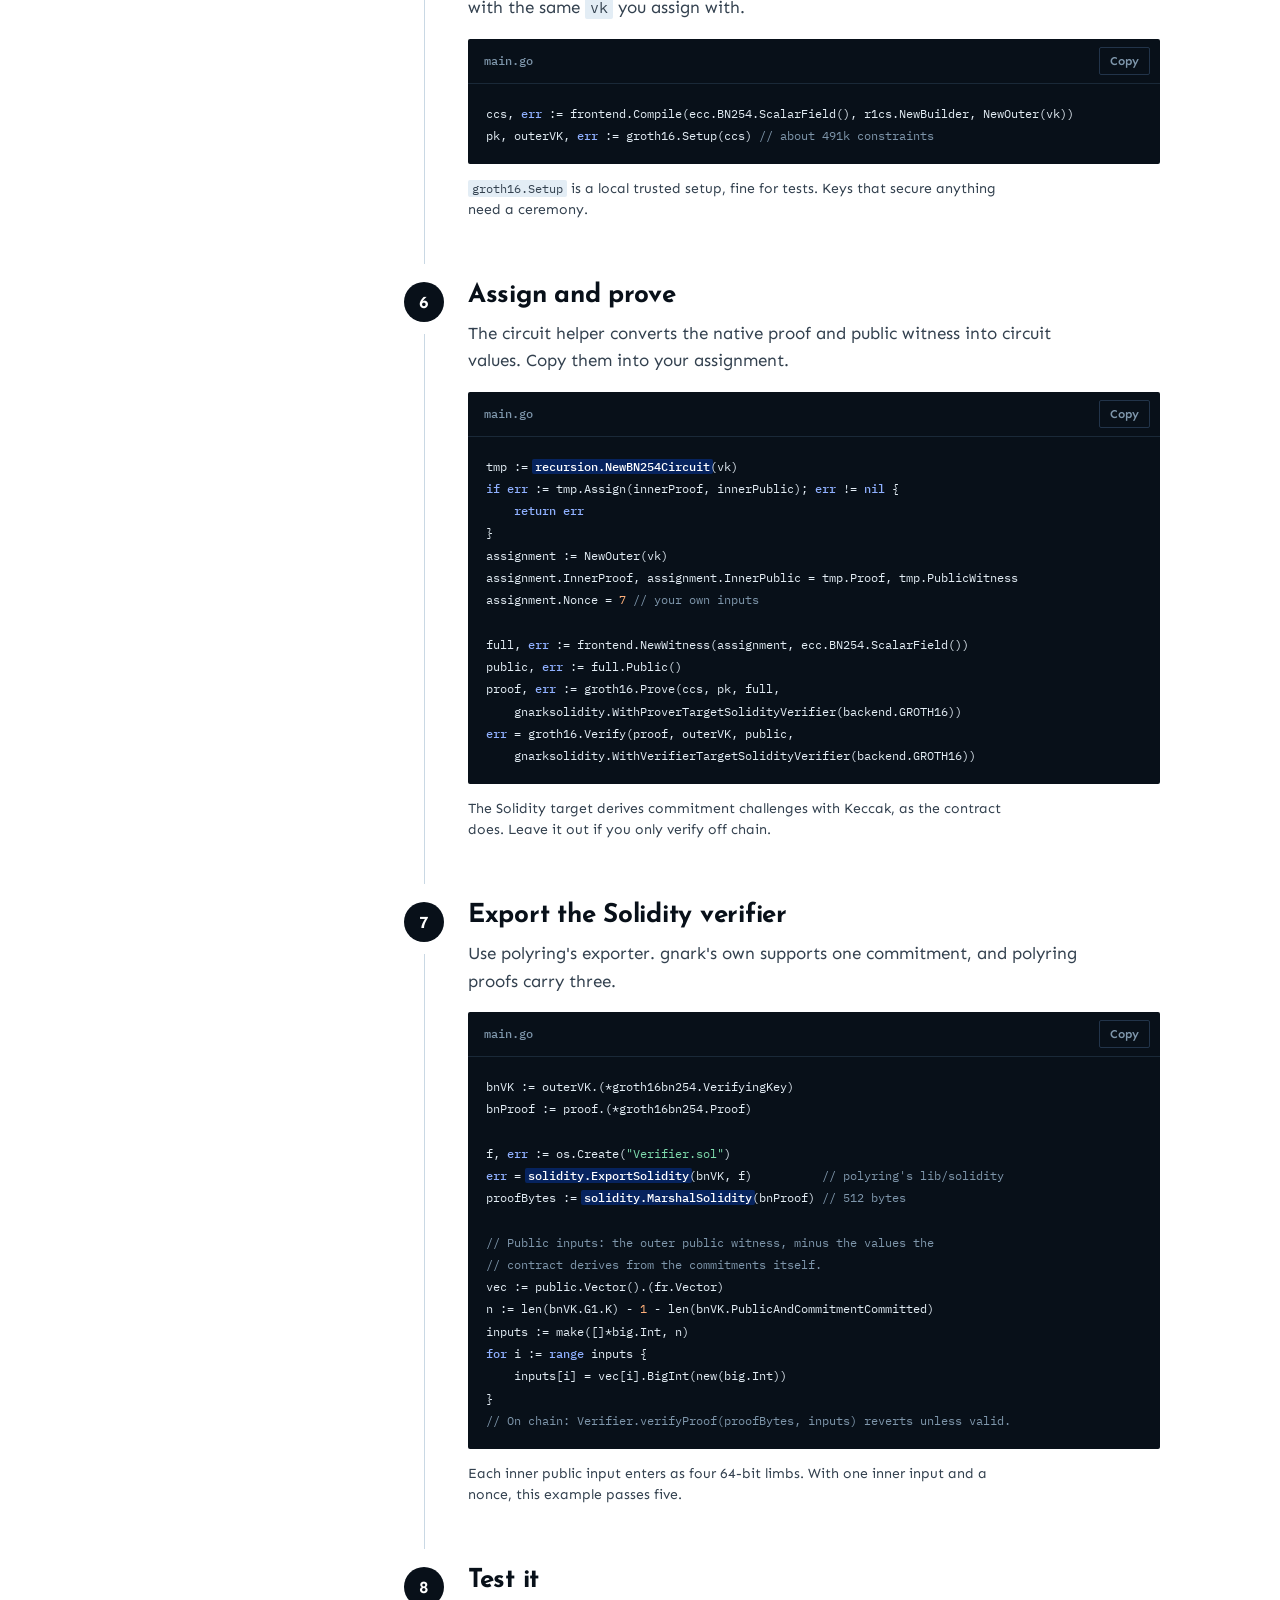
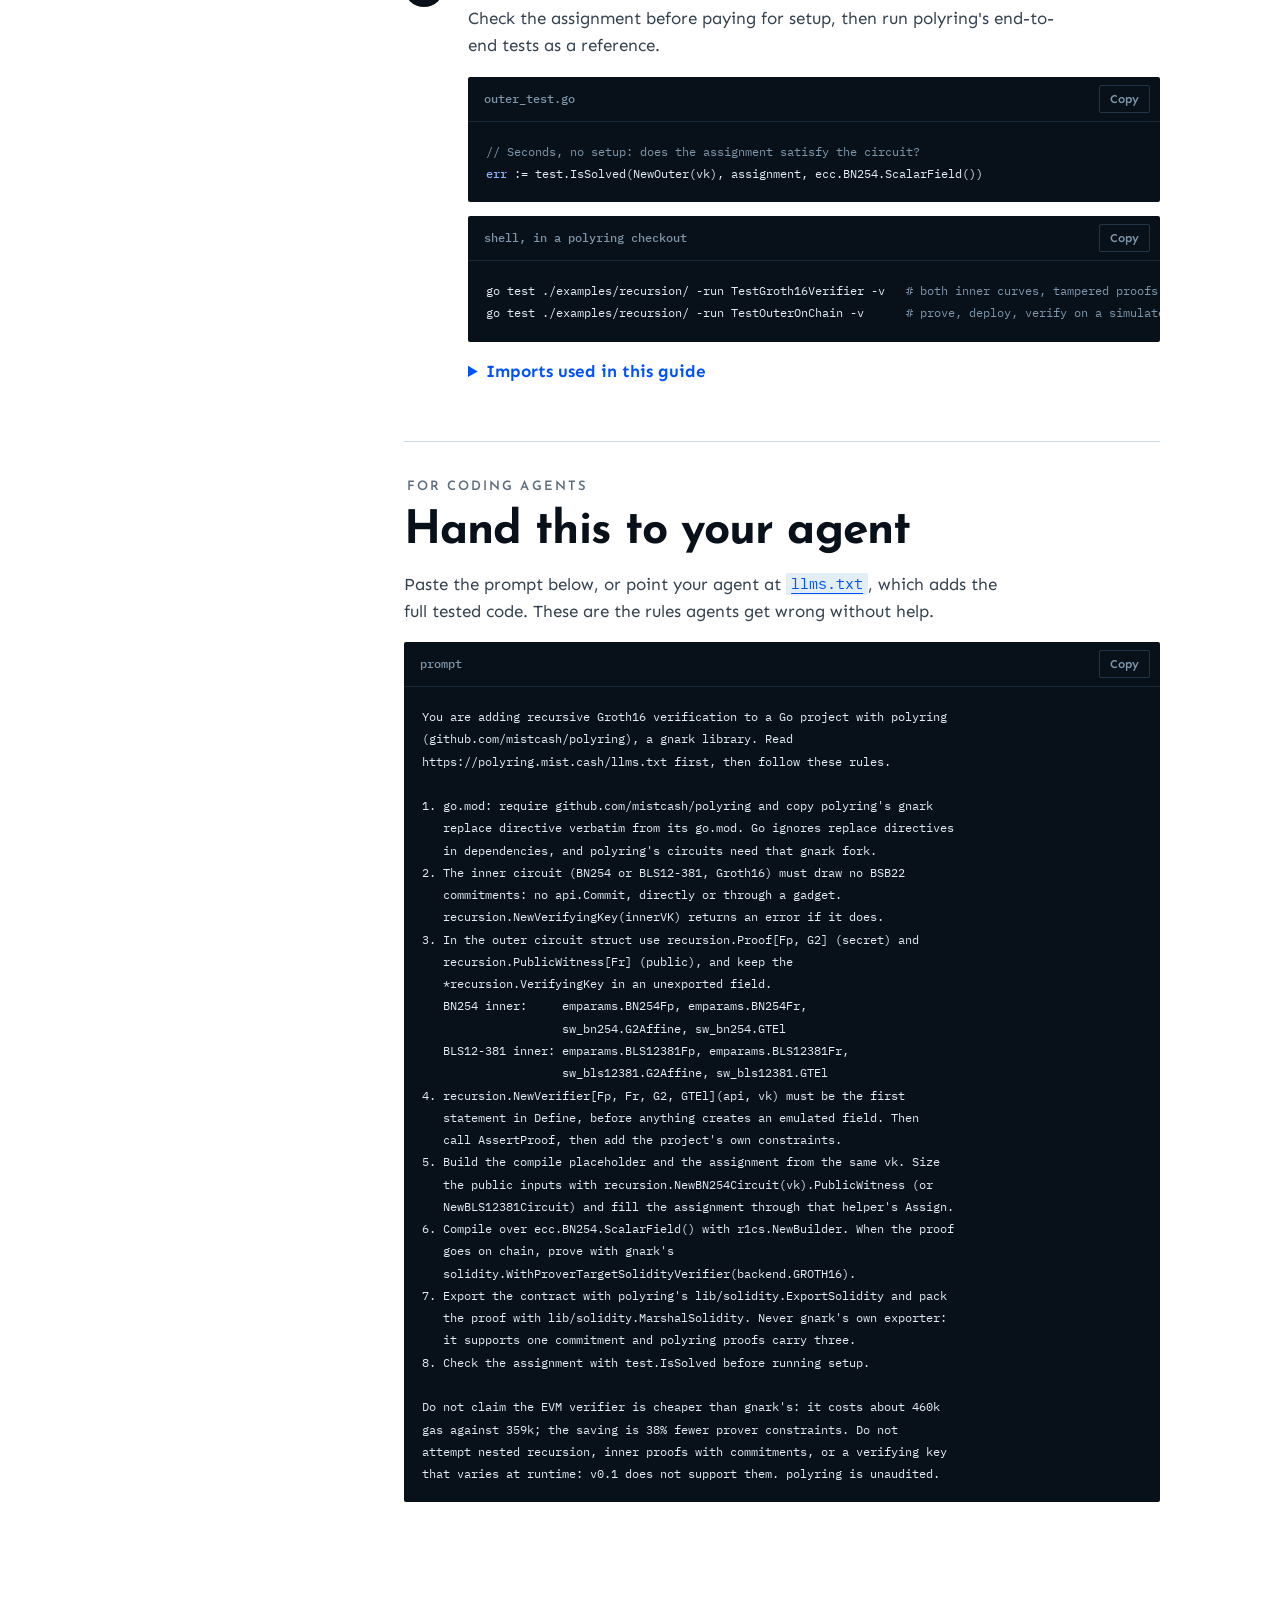
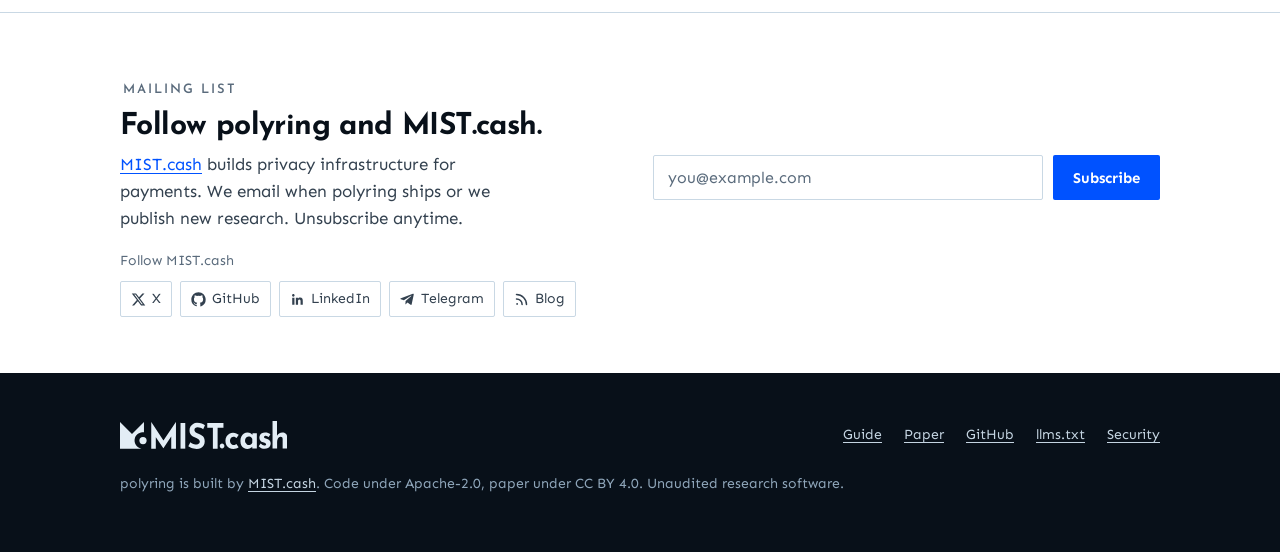
==== commit c8c26f53: "chore: socials and minor updates Co-Authored-By: Meez <301009837+shrameez@users.noreply.github.com>" ====
--- a/docs/guide.html
+++ b/docs/guide.html
@@ -380,11 +380,12 @@
         <span class="eyebrow">Mailing list</span>
         <h2 id="subscribe-h">Follow polyring and MIST.cash.</h2>
         <p><a href="https://mist.cash">MIST.cash</a> builds privacy infrastructure for payments. We email when polyring ships or we publish new research. Unsubscribe anytime.</p>
-        <div class="socials"><span>Follow MIST.cash</span>
-          <a href="https://x.com/_mistcash"><svg viewBox="0 0 24 24" fill="currentColor" aria-hidden="true"><path d="M18.244 2.25h3.308l-7.227 8.26 8.502 11.24H16.17l-5.214-6.817L4.99 21.75H1.68l7.73-8.835L1.254 2.25H8.08l4.713 6.231zm-1.161 17.52h1.833L7.084 4.126H5.117z"/></svg>X</a>
-          <a href="https://github.com/mistcash"><svg viewBox="0 0 24 24" fill="currentColor" aria-hidden="true"><path d="M12 .5C5.73.5.5 5.73.5 12a11.5 11.5 0 0 0 7.86 10.92c.58.1.79-.25.79-.56v-2c-3.2.7-3.87-1.37-3.87-1.37-.52-1.33-1.28-1.68-1.28-1.68-1.05-.72.08-.7.08-.7 1.16.08 1.77 1.19 1.77 1.19 1.03 1.77 2.7 1.26 3.36.96.1-.75.4-1.26.73-1.55-2.55-.29-5.24-1.28-5.24-5.69 0-1.26.45-2.29 1.19-3.1-.12-.29-.52-1.46.11-3.05 0 0 .97-.31 3.17 1.18a11 11 0 0 1 5.77 0c2.2-1.49 3.17-1.18 3.17-1.18.63 1.59.23 2.76.11 3.05.74.81 1.19 1.84 1.19 3.1 0 4.42-2.7 5.4-5.26 5.68.41.36.78 1.06.78 2.14v3.17c0 .31.21.67.8.56A11.5 11.5 0 0 0 23.5 12C23.5 5.73 18.27.5 12 .5z"/></svg>GitHub</a>
-          <a href="https://t.me/shramee"><svg viewBox="0 0 24 24" fill="currentColor" aria-hidden="true"><path d="M21.94 4.3 18.7 19.6c-.24 1.08-.88 1.35-1.78.84l-4.93-3.63-2.38 2.29c-.26.26-.48.48-.99.48l.35-5.02 9.14-8.26c.4-.35-.09-.55-.62-.2L6.2 13.2l-4.87-1.52c-1.06-.33-1.08-1.06.22-1.57L20.6 2.77c.88-.33 1.65.2 1.34 1.53z"/></svg>Telegram</a>
-          <a href="https://mist.cash/blog"><svg viewBox="0 0 24 24" fill="none" stroke="currentColor" stroke-width="2.4" stroke-linecap="round" aria-hidden="true"><path d="M4 11a9 9 0 0 1 9 9M4 4a16 16 0 0 1 16 16"/><circle cx="5" cy="19" r="1.5" fill="currentColor" stroke="none"/></svg>Blog</a>
+        <div class="socials"><span class="head">Follow MIST.cash</span>
+          <a class="icon-only" href="https://x.com/_mistcash" aria-label="X"><svg viewBox="0 0 24 24" fill="currentColor" aria-hidden="true"><path d="M18.244 2.25h3.308l-7.227 8.26 8.502 11.24H16.17l-5.214-6.817L4.99 21.75H1.68l7.73-8.835L1.254 2.25H8.08l4.713 6.231zm-1.161 17.52h1.833L7.084 4.126H5.117z"/></svg><span class="lbl">X</span></a>
+          <a class="icon-only" href="https://github.com/mistcash" aria-label="GitHub"><svg viewBox="0 0 24 24" fill="currentColor" aria-hidden="true"><path d="M12 .5C5.73.5.5 5.73.5 12a11.5 11.5 0 0 0 7.86 10.92c.58.1.79-.25.79-.56v-2c-3.2.7-3.87-1.37-3.87-1.37-.52-1.33-1.28-1.68-1.28-1.68-1.05-.72.08-.7.08-.7 1.16.08 1.77 1.19 1.77 1.19 1.03 1.77 2.7 1.26 3.36.96.1-.75.4-1.26.73-1.55-2.55-.29-5.24-1.28-5.24-5.69 0-1.26.45-2.29 1.19-3.1-.12-.29-.52-1.46.11-3.05 0 0 .97-.31 3.17 1.18a11 11 0 0 1 5.77 0c2.2-1.49 3.17-1.18 3.17-1.18.63 1.59.23 2.76.11 3.05.74.81 1.19 1.84 1.19 3.1 0 4.42-2.7 5.4-5.26 5.68.41.36.78 1.06.78 2.14v3.17c0 .31.21.67.8.56A11.5 11.5 0 0 0 23.5 12C23.5 5.73 18.27.5 12 .5z"/></svg><span class="lbl">GitHub</span></a>
+          <a class="icon-only" href="https://www.linkedin.com/company/117155039" aria-label="LinkedIn"><svg viewBox="0 0 24 24" fill="currentColor" aria-hidden="true"><path d="M20.447 20.452h-3.554v-5.569c0-1.328-.027-3.037-1.852-3.037-1.853 0-2.136 1.445-2.136 2.939v5.667H9.351V9h3.414v1.561h.046c.477-.9 1.637-1.85 3.37-1.85 3.601 0 4.267 2.37 4.267 5.455v6.286zM5.337 7.433c-1.144 0-2.063-.926-2.063-2.065 0-1.138.92-2.063 2.063-2.063 1.14 0 2.064.925 2.064 2.063 0 1.139-.925 2.065-2.064 2.065zm1.782 13.019H3.555V9h3.564v11.452z"/></svg><span class="lbl">LinkedIn</span></a>
+          <a class="icon-only" href="https://t.me/+frx6VopIp-FmN2Jl" aria-label="Telegram"><svg viewBox="0 0 24 24" fill="currentColor" aria-hidden="true"><path d="M21.94 4.3 18.7 19.6c-.24 1.08-.88 1.35-1.78.84l-4.93-3.63-2.38 2.29c-.26.26-.48.48-.99.48l.35-5.02 9.14-8.26c.4-.35-.09-.55-.62-.2L6.2 13.2l-4.87-1.52c-1.06-.33-1.08-1.06.22-1.57L20.6 2.77c.88-.33 1.65.2 1.34 1.53z"/></svg><span class="lbl">Telegram</span></a>
+          <a href="https://mist.cash/blog"><svg viewBox="0 0 24 24" fill="none" stroke="currentColor" stroke-width="2.4" stroke-linecap="round" aria-hidden="true"><path d="M4 11a9 9 0 0 1 9 9M4 4a16 16 0 0 1 16 16"/><circle cx="5" cy="19" r="1.5" fill="currentColor" stroke="none"/></svg><span class="lbl">Blog</span></a>
         </div>
       </div>
       <form class="signup" action="https://app.loops.so/api/newsletter-form/cmvi3csae08eb0j2fa2j1r12o" method="post">
--- a/docs/assets/site.css
+++ b/docs/assets/site.css
@@ -33,7 +33,7 @@
   --track: #eef3f8;
   /* hero */
   --hero: #e3edf5;
-  --hero-head: #081019;
+  --hero-head: #33414f;
   --hero-lead: #33414f;
   --hero-muted: #4a5a6b;
   --hero-line: #acc4d6;
@@ -72,7 +72,7 @@
     --gnark: #5b7389;
     --track: #13202e;
     --hero: #050b12;
-    --hero-head: #ffffff;
+    --hero-head: #c4d4e1;
     --hero-lead: #c4d4e1;
     --hero-muted: #8fa6ba;
     --hero-line: #22344a;
@@ -105,7 +105,7 @@
   --gnark: #5b7389;
   --track: #13202e;
   --hero: #050b12;
-  --hero-head: #ffffff;
+  --hero-head: #c4d4e1;
   --hero-lead: #c4d4e1;
   --hero-muted: #8fa6ba;
   --hero-line: #22344a;
@@ -594,21 +594,28 @@
   display: grid;
   place-content: center;
   text-align: center;
-  gap: 10px;
+  gap: 4px;
   padding: 26%;
   pointer-events: none;
 }
 
-.ring .core .id {
-  font: 600 clamp(14px, 1.9vw, 18px)/1.4 var(--text);
+.ring .core .id,
+.ring .core .cap {
+  font: 600 clamp(18px, 2.2vw, 24px)/1.25 var(--text);
   color: var(--hero-head);
   white-space: nowrap;
 }
 
-.ring .core .cap {
-  font-size: 12px;
-  line-height: 1.45;
-  color: var(--hero-muted);
+.ring .core .cap sub {
+  font-size: 0.72em;
+  vertical-align: -0.3em;
+  line-height: 0;
+}
+
+.ring .core .cap sub sup {
+  font-size: 0.8em;
+  vertical-align: 0.55em;
+  line-height: 0;
 }
 
 .ring .core .id sub {
@@ -1181,7 +1188,7 @@
   margin-top: 18px;
 }
 
-.socials span {
+.socials .head {
   flex-basis: 100%;
   font-size: 14px;
   color: var(--muted);
@@ -1207,6 +1214,27 @@
 .socials svg {
   width: 15px;
   height: 15px;
+}
+
+/* On mobile the profile links become icon-only buttons: bigger icons, larger tap
+   targets. Blog keeps its label. */
+@media (max-width: 560px) {
+  .socials {
+    gap: 10px;
+  }
+
+  .socials a {
+    padding: 12px;
+  }
+
+  .socials svg {
+    width: 20px;
+    height: 20px;
+  }
+
+  .socials a.icon-only .lbl {
+    display: none;
+  }
 }
 
 .signup .row {
